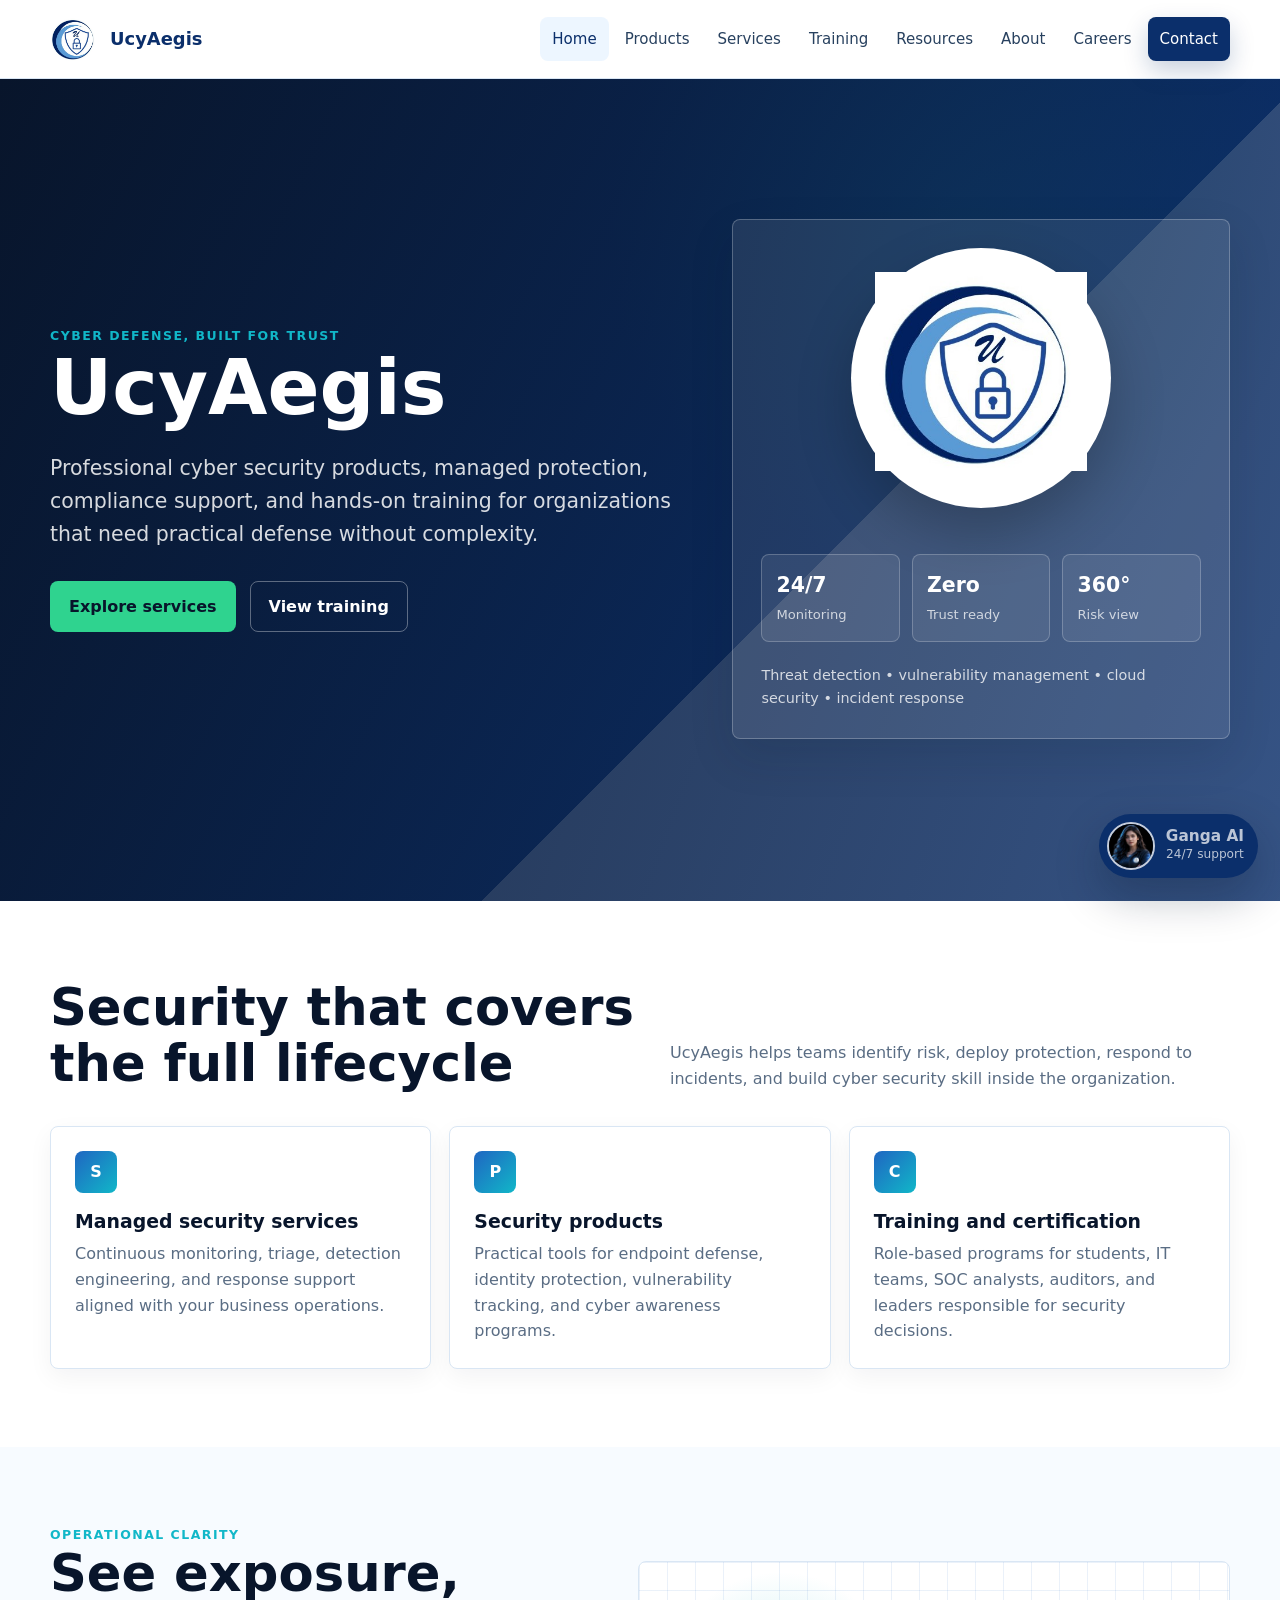
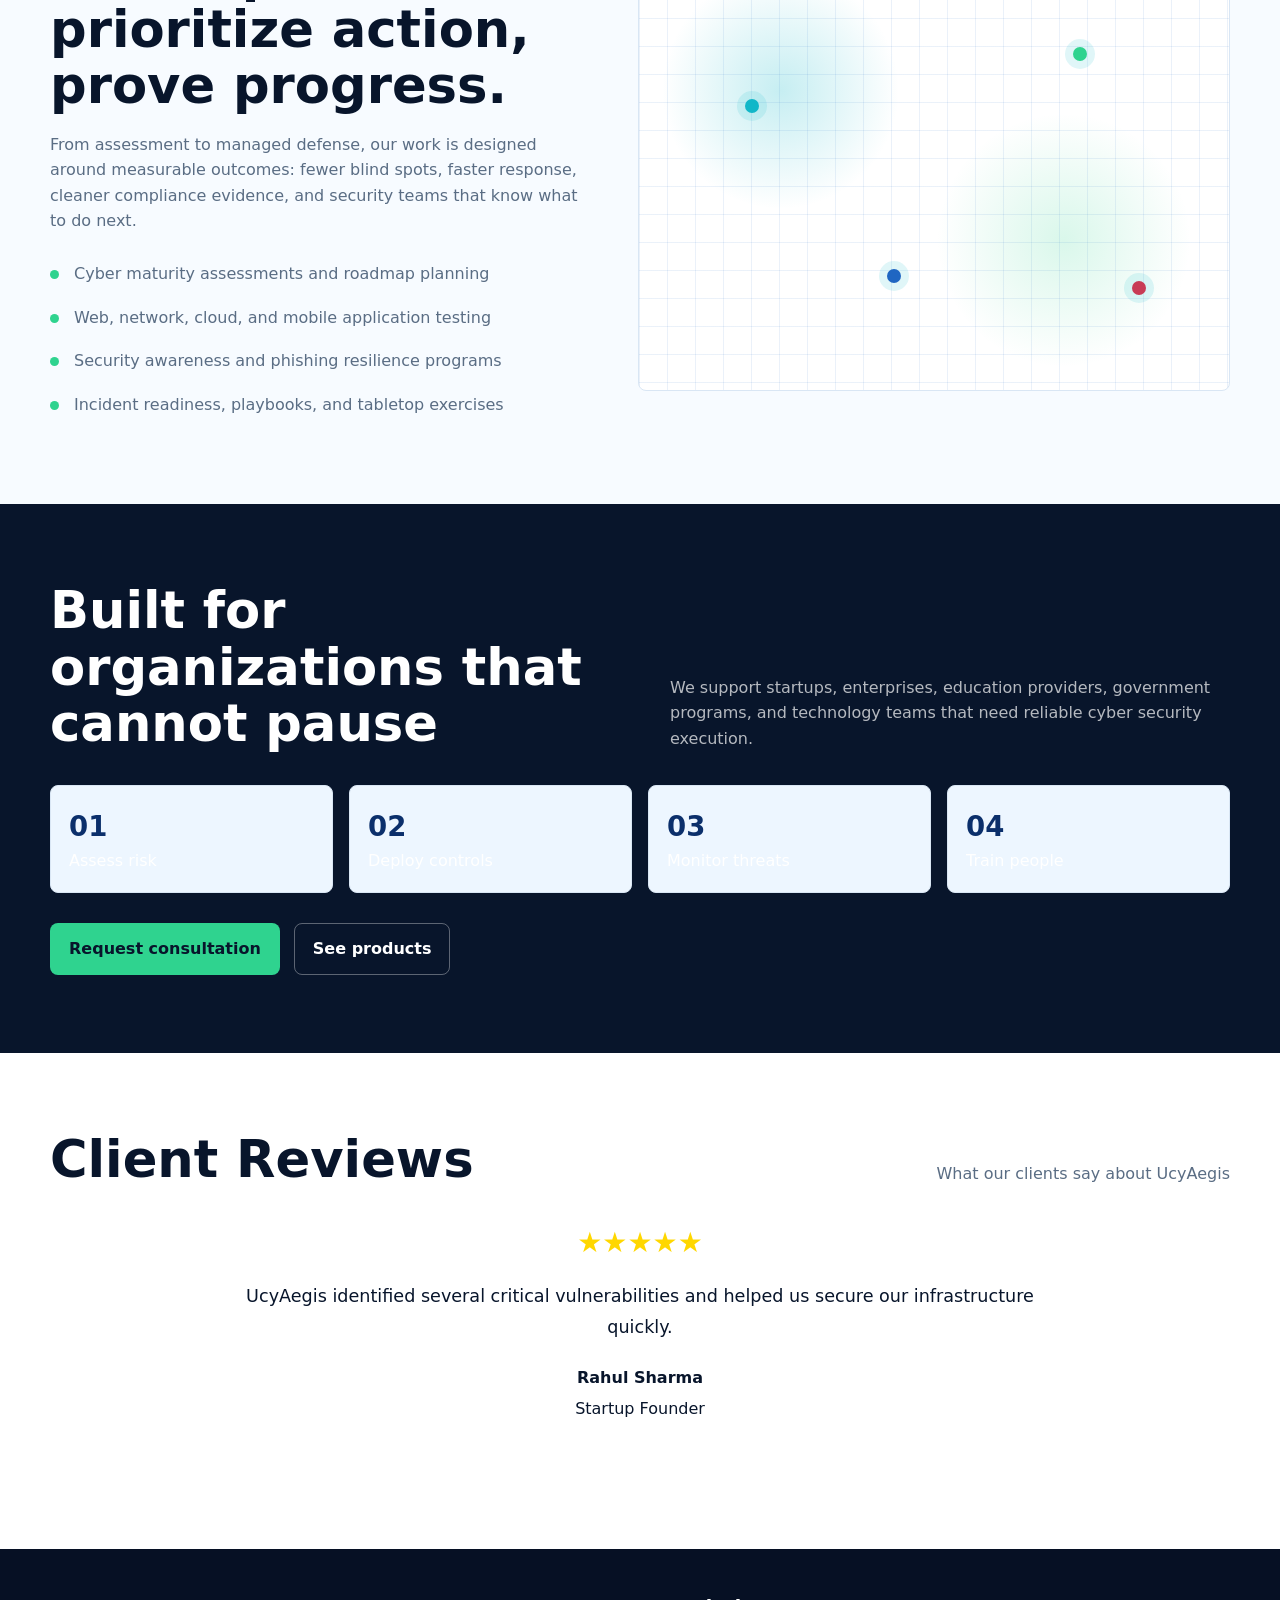
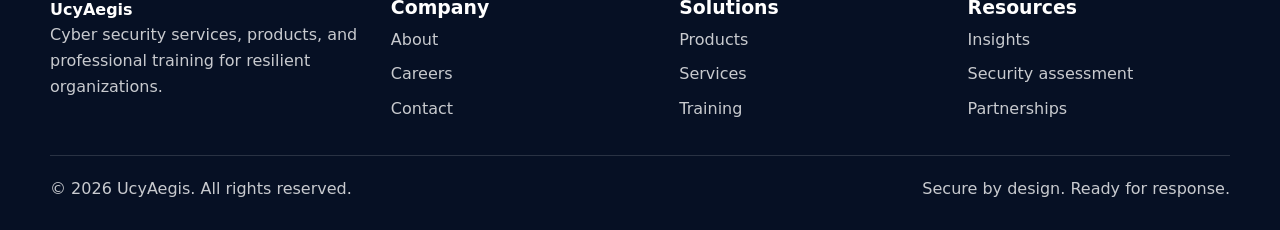
==== index.html @ b14f285d "Initial commit" ====
<!doctype html>
<html lang="en">
  <head>
    <meta charset="utf-8">
    <meta name="viewport" content="width=device-width, initial-scale=1">
    <title>UcyAegis | Cyber Security Company</title>
    <meta name="description" content="UcyAegis delivers managed cyber security, security products, training, certifications, and advisory services for modern organizations.">
    <link rel="stylesheet" href="assets/styles.css">
  </head>
  <body>
    <header class="site-header">
      <nav class="nav" aria-label="Main navigation">
        <a class="brand" href="index.html"><img src="assets/ucyaegis-logo.jpeg" alt="UcyAegis logo"><span>UcyAegis</span></a>
        <button class="nav-toggle" type="button" aria-label="Open navigation" aria-expanded="false">&#9776;</button>
        <div class="nav-links">
          <a href="index.html">Home</a>
          <a href="products.html">Products</a>
          <a href="services.html">Services</a>
          <a href="training-certification.html">Training</a>
          <a href="resources.html">Resources</a>
          <a href="about.html">About</a>
          <a href="careers.html">Careers</a>
          <a class="nav-cta" href="contact.html">Contact</a>
        </div>
      </nav>
    </header>

    <main>
      <section class="hero">
        <div class="hero-inner">
          <div>
            <p class="eyebrow">Cyber defense, built for trust</p>
            <h1>UcyAegis</h1>
            <p class="lead">Professional cyber security products, managed protection, compliance support, and hands-on training for organizations that need practical defense without complexity.</p>
            <div class="hero-actions">
              <a class="button primary" href="services.html">Explore services</a>
              <a class="button secondary" href="training-certification.html">View training</a>
            </div>
          </div>
          <div class="signal-panel" aria-label="Security operations overview">
            <div class="logo-orbit"><img src="assets/ucyaegis-logo.jpeg" alt="UcyAegis shield logo"></div>
            <div>
              <div class="metric-grid">
                <div class="metric"><strong>24/7</strong><span>Monitoring</span></div>
                <div class="metric"><strong>Zero</strong><span>Trust ready</span></div>
                <div class="metric"><strong>360&#176;</strong><span>Risk view</span></div>
              </div>
              <p class="ticker">Threat detection &bull; vulnerability management &bull; cloud security &bull; incident response</p>
            </div>
          </div>
        </div>
      </section>

      <section class="band white">
        <div class="section-inner">
          <div class="section-head">
            <h2>Security that covers the full lifecycle</h2>
            <p>UcyAegis helps teams identify risk, deploy protection, respond to incidents, and build cyber security skill inside the organization.</p>
          </div>
          <div class="grid three">
            <article class="card">
              <div class="icon">S</div>
              <h3>Managed security services</h3>
              <p>Continuous monitoring, triage, detection engineering, and response support aligned with your business operations.</p>
            </article>
            <article class="card">
              <div class="icon">P</div>
              <h3>Security products</h3>
              <p>Practical tools for endpoint defense, identity protection, vulnerability tracking, and cyber awareness programs.</p>
            </article>
            <article class="card">
              <div class="icon">C</div>
              <h3>Training and certification</h3>
              <p>Role-based programs for students, IT teams, SOC analysts, auditors, and leaders responsible for security decisions.</p>
            </article>
          </div>
        </div>
      </section>

      <section class="band">
        <div class="section-inner split">
          <div>
            <p class="eyebrow">Operational clarity</p>
            <h2>See exposure, prioritize action, prove progress.</h2>
            <p class="muted" style="margin-top:18px">From assessment to managed defense, our work is designed around measurable outcomes: fewer blind spots, faster response, cleaner compliance evidence, and security teams that know what to do next.</p>
            <ul class="list">
              <li>Cyber maturity assessments and roadmap planning</li>
              <li>Web, network, cloud, and mobile application testing</li>
              <li>Security awareness and phishing resilience programs</li>
              <li>Incident readiness, playbooks, and tabletop exercises</li>
            </ul>
          </div>
          <div class="cyber-map" aria-label="Network security visualization">
            <span class="node one"></span>
            <span class="node two"></span>
            <span class="node three"></span>
            <span class="node four"></span>
          </div>
        </div>
      </section>

      <section class="band dark">
        <div class="section-inner">
          <div class="section-head">
            <h2>Built for organizations that cannot pause</h2>
            <p>We support startups, enterprises, education providers, government programs, and technology teams that need reliable cyber security execution.</p>
          </div>
          <div class="stats-row">
            <div class="stat"><strong>01</strong><span>Assess risk</span></div>
            <div class="stat"><strong>02</strong><span>Deploy controls</span></div>
            <div class="stat"><strong>03</strong><span>Monitor threats</span></div>
            <div class="stat"><strong>04</strong><span>Train people</span></div>
          </div>
          <div class="actions">
            <a class="button primary" href="contact.html">Request consultation</a>
            <a class="button secondary" href="products.html">See products</a>
          </div>
        </div>
      </section>
    </main>
    <section class="band white">
  <div class="section-inner">
    <div class="section-head">
      <h2>Client Reviews</h2>
      <p>What our clients say about UcyAegis</p>
    </div>

    <div class="testimonial-slider">

      <div class="testimonial-slide active">
        <div class="stars">★★★★★</div>
        <p>
          UcyAegis identified several critical vulnerabilities and helped us
          secure our infrastructure quickly.
        </p>
        <h4>Rahul Sharma</h4>
        <span>Startup Founder</span>
      </div>

      <div class="testimonial-slide">
        <div class="stars">★★★★★</div>
        <p>
          Professional security audit with detailed reporting and practical
          recommendations.
        </p>
        <h4>Priya Verma</h4>
        <span>IT Manager</span>
      </div>

      <div class="testimonial-slide">
        <div class="stars">★★★★★</div>
        <p>
          Excellent cybersecurity training and hands-on learning experience.
        </p>
        <h4>Amit Singh</h4>
        <span>Security Analyst</span>
      </div>

    </div>
  </div>
</section>

    <footer class="site-footer">
      <div class="footer-grid">
        <div><strong>UcyAegis</strong><p>Cyber security services, products, and professional training for resilient organizations.</p></div>
        <div><h3>Company</h3><a href="about.html">About</a><a href="careers.html">Careers</a><a href="contact.html">Contact</a></div>
        <div><h3>Solutions</h3><a href="products.html">Products</a><a href="services.html">Services</a><a href="training-certification.html">Training</a></div>
        <div><h3>Resources</h3><a href="resources.html">Insights</a><a href="contact.html">Security assessment</a><a href="contact.html">Partnerships</a></div>
      </div>
      <div class="footer-bottom"><span>&copy; <span data-year></span> UcyAegis. All rights reserved.</span><span>Secure by design. Ready for response.</span></div>
    </footer>
    <script src="assets/main.js"></script>
  </body>
</html>
---- assets/styles.css ----
:root {
  --ink: #08152b;
  --navy: #0b2f6b;
  --blue: #1f66c2;
  --sky: #62a7df;
  --aqua: #11b7c8;
  --mint: #2fd38f;
  --paper: #f7fbff;
  --line: #d9e6f4;
  --muted: #5a6d84;
  --white: #ffffff;
  --danger: #c83b55;
  --shadow: 0 18px 45px rgba(8, 21, 43, 0.12);
  font-family: Inter, ui-sans-serif, system-ui, -apple-system, BlinkMacSystemFont, "Segoe UI", sans-serif;
}

* {
  box-sizing: border-box;
}

body {
  margin: 0;
  color: var(--ink);
  background: var(--paper);
  line-height: 1.6;
}

img {
  max-width: 100%;
  display: block;
}

a {
  color: inherit;
  text-decoration: none;
}

.site-header {
  position: sticky;
  top: 0;
  z-index: 20;
  background: rgba(255, 255, 255, 0.93);
  backdrop-filter: blur(16px);
  border-bottom: 1px solid var(--line);
}

.nav {
  width: min(1180px, calc(100% - 32px));
  margin: 0 auto;
  min-height: 78px;
  display: flex;
  align-items: center;
  justify-content: space-between;
  gap: 24px;
}

.brand {
  display: flex;
  align-items: center;
  gap: 12px;
  font-weight: 800;
  letter-spacing: 0;
}

.brand img {
  width: 48px;
  height: 48px;
  object-fit: contain;
  border-radius: 50%;
}

.brand span {
  font-size: 1.12rem;
  color: var(--navy);
}

.nav-toggle {
  display: none;
  width: 42px;
  height: 42px;
  border: 1px solid var(--line);
  border-radius: 8px;
  background: var(--white);
  color: var(--navy);
  font-size: 1.35rem;
}

.nav-links {
  display: flex;
  align-items: center;
  gap: 4px;
  font-size: 0.94rem;
  color: #28415f;
}

.nav-links a {
  padding: 10px 12px;
  border-radius: 8px;
}

.nav-links a:hover,
.nav-links a.active {
  color: var(--navy);
  background: #edf6ff;
}

.nav-cta {
  background: var(--navy) !important;
  color: var(--white) !important;
  box-shadow: 0 10px 24px rgba(11, 47, 107, 0.22);
}

.hero {
  min-height: calc(100vh - 78px);
  display: grid;
  align-items: center;
  background:
    linear-gradient(110deg, rgba(8, 21, 43, 0.92), rgba(11, 47, 107, 0.82)),
    radial-gradient(circle at 75% 18%, rgba(47, 211, 143, 0.34), transparent 30%),
    linear-gradient(135deg, #08152b, #123d80 62%, #f7fbff 62%);
  color: var(--white);
}

.hero-inner,
.section-inner,
.page-hero-inner {
  width: min(1180px, calc(100% - 32px));
  margin: 0 auto;
}

.hero-inner {
  display: grid;
  grid-template-columns: minmax(0, 1.02fr) minmax(340px, 0.8fr);
  gap: 48px;
  align-items: center;
  padding: 74px 0 96px;
}

.eyebrow {
  color: var(--aqua);
  font-weight: 800;
  text-transform: uppercase;
  letter-spacing: 0.12em;
  font-size: 0.78rem;
}

h1,
h2,
h3 {
  line-height: 1.1;
  margin: 0;
  letter-spacing: 0;
}

h1 {
  font-size: clamp(2.55rem, 6vw, 5.8rem);
  max-width: 780px;
}

h2 {
  font-size: clamp(2rem, 4vw, 3.35rem);
}

h3 {
  font-size: 1.18rem;
}

p {
  margin: 0;
}

.lead {
  font-size: clamp(1.06rem, 2vw, 1.28rem);
  color: rgba(255, 255, 255, 0.84);
  max-width: 660px;
  margin-top: 22px;
}

.hero-actions,
.actions {
  display: flex;
  flex-wrap: wrap;
  gap: 14px;
  margin-top: 30px;
}

.button {
  min-height: 46px;
  display: inline-flex;
  align-items: center;
  justify-content: center;
  gap: 8px;
  padding: 12px 18px;
  border-radius: 8px;
  border: 1px solid transparent;
  font-weight: 800;
  cursor: pointer;
}

.button.primary {
  color: var(--ink);
  background: var(--mint);
}

.button.secondary {
  color: var(--white);
  border-color: rgba(255, 255, 255, 0.34);
}

.button.dark {
  background: var(--navy);
  color: var(--white);
}

.button.light {
  background: var(--white);
  color: var(--navy);
  border-color: var(--line);
}

.signal-panel {
  min-height: 520px;
  border: 1px solid rgba(255, 255, 255, 0.24);
  background: rgba(255, 255, 255, 0.09);
  box-shadow: var(--shadow);
  border-radius: 8px;
  padding: 28px;
  display: grid;
  align-content: space-between;
  overflow: hidden;
}

.logo-orbit {
  width: min(260px, 72vw);
  aspect-ratio: 1;
  border-radius: 50%;
  background: var(--white);
  padding: 24px;
  margin: 0 auto;
  box-shadow: 0 24px 55px rgba(0, 0, 0, 0.22);
}

.metric-grid {
  display: grid;
  grid-template-columns: repeat(3, 1fr);
  gap: 12px;
}

.metric {
  border: 1px solid rgba(255, 255, 255, 0.22);
  border-radius: 8px;
  padding: 14px;
  background: rgba(255, 255, 255, 0.08);
}

.metric strong {
  display: block;
  font-size: 1.28rem;
}

.metric span {
  color: rgba(255, 255, 255, 0.74);
  font-size: 0.82rem;
}

.ticker {
  margin-top: 22px;
  color: rgba(255, 255, 255, 0.78);
  font-size: 0.9rem;
}

.band {
  padding: 78px 0;
}

.band.white {
  background: var(--white);
}

.band.dark {
  background: var(--ink);
  color: var(--white);
}

.section-head {
  display: flex;
  justify-content: space-between;
  align-items: end;
  gap: 32px;
  margin-bottom: 34px;
}

.section-head p {
  color: var(--muted);
  max-width: 560px;
}

.dark .section-head p,
.dark .muted {
  color: rgba(255, 255, 255, 0.7);
}

.grid {
  display: grid;
  gap: 18px;
}

.grid.three {
  grid-template-columns: repeat(3, minmax(0, 1fr));
}

.grid.two {
  grid-template-columns: repeat(2, minmax(0, 1fr));
}

.card {
  background: var(--white);
  border: 1px solid var(--line);
  border-radius: 8px;
  padding: 24px;
  box-shadow: 0 8px 24px rgba(8, 21, 43, 0.05);
}

.dark .card {
  background: rgba(255, 255, 255, 0.06);
  border-color: rgba(255, 255, 255, 0.16);
}

.icon {
  width: 42px;
  height: 42px;
  border-radius: 8px;
  display: grid;
  place-items: center;
  color: var(--white);
  background: linear-gradient(135deg, var(--blue), var(--aqua));
  margin-bottom: 18px;
  font-weight: 900;
}

.card p,
.muted,
.list li {
  color: var(--muted);
}

.card h3 {
  margin-bottom: 10px;
}

.list {
  margin: 18px 0 0;
  padding: 0;
  list-style: none;
}

.list li {
  padding: 9px 0 9px 24px;
  position: relative;
}

.list li::before {
  content: "";
  position: absolute;
  left: 0;
  top: 18px;
  width: 9px;
  height: 9px;
  border-radius: 50%;
  background: var(--mint);
}

.split {
  display: grid;
  grid-template-columns: minmax(0, 0.92fr) minmax(320px, 1fr);
  gap: 44px;
  align-items: center;
}

.cyber-map {
  min-height: 430px;
  border-radius: 8px;
  border: 1px solid var(--line);
  background:
    linear-gradient(rgba(31, 102, 194, 0.09) 1px, transparent 1px),
    linear-gradient(90deg, rgba(31, 102, 194, 0.09) 1px, transparent 1px),
    radial-gradient(circle at 24% 30%, rgba(17, 183, 200, 0.24), transparent 22%),
    radial-gradient(circle at 72% 65%, rgba(47, 211, 143, 0.18), transparent 25%),
    var(--white);
  background-size: 28px 28px, 28px 28px, auto, auto, auto;
  position: relative;
  overflow: hidden;
}

.node {
  position: absolute;
  width: 14px;
  height: 14px;
  border-radius: 50%;
  background: var(--aqua);
  box-shadow: 0 0 0 8px rgba(17, 183, 200, 0.13);
}

.node.one { left: 18%; top: 32%; }
.node.two { right: 24%; top: 20%; background: var(--mint); }
.node.three { left: 42%; bottom: 25%; background: var(--blue); }
.node.four { right: 14%; bottom: 22%; background: var(--danger); }

.page-hero {
  background: linear-gradient(130deg, var(--ink), var(--navy) 58%, #0f738d);
  color: var(--white);
}

.page-hero-inner {
  padding: 82px 0 58px;
}

.page-hero h1 {
  font-size: clamp(2.35rem, 5vw, 4.65rem);
}

.page-hero p {
  max-width: 760px;
  margin-top: 18px;
  color: rgba(255, 255, 255, 0.78);
  font-size: 1.12rem;
}

.stats-row {
  display: grid;
  grid-template-columns: repeat(4, 1fr);
  gap: 16px;
  margin-top: 28px;
}

.stat {
  padding: 18px;
  border-radius: 8px;
  background: #edf6ff;
  border: 1px solid var(--line);
}

.stat strong {
  display: block;
  color: var(--navy);
  font-size: 1.72rem;
}

.timeline {
  display: grid;
  gap: 16px;
}

.step {
  display: grid;
  grid-template-columns: 54px 1fr;
  gap: 16px;
  align-items: start;
}

.step-num {
  width: 44px;
  height: 44px;
  border-radius: 8px;
  background: var(--navy);
  color: var(--white);
  display: grid;
  place-items: center;
  font-weight: 900;
}

.contact-layout {
  display: grid;
  grid-template-columns: minmax(0, 0.75fr) minmax(320px, 1fr);
  gap: 34px;
  align-items: start;
}

form {
  display: grid;
  gap: 14px;
}

label {
  font-weight: 800;
  color: #233a56;
}

input,
select,
textarea {
  width: 100%;
  border: 1px solid var(--line);
  border-radius: 8px;
  min-height: 46px;
  padding: 11px 12px;
  font: inherit;
  color: var(--ink);
  background: var(--white);
}

textarea {
  min-height: 132px;
  resize: vertical;
}

.site-footer {
  background: #061024;
  color: rgba(255, 255, 255, 0.78);
  padding: 48px 0 28px;
}

.footer-grid {
  width: min(1180px, calc(100% - 32px));
  margin: 0 auto;
  display: grid;
  grid-template-columns: 1.2fr repeat(3, 1fr);
  gap: 26px;
}

.footer-grid h3,
.footer-grid strong {
  color: var(--white);
}

.footer-grid a {
  display: block;
  margin-top: 9px;
}

.footer-bottom {
  width: min(1180px, calc(100% - 32px));
  margin: 34px auto 0;
  padding-top: 20px;
  border-top: 1px solid rgba(255, 255, 255, 0.14);
  display: flex;
  justify-content: space-between;
  gap: 18px;
  flex-wrap: wrap;
}

.ganga-ai {
  position: fixed;
  right: 22px;
  bottom: 22px;
  z-index: 50;
  font-family: inherit;
}

.ganga-panel {
  width: min(378px, calc(100vw - 32px));
  height: min(610px, calc(100vh - 108px));
  display: none;
  grid-template-rows: auto 1fr auto;
  overflow: hidden;
  border: 1px solid rgba(217, 230, 244, 0.95);
  border-radius: 8px;
  background: var(--white);
  box-shadow: 0 22px 64px rgba(8, 21, 43, 0.28);
}

.ganga-ai.open .ganga-panel {
  display: grid;
}

.ganga-head {
  display: flex;
  align-items: center;
  justify-content: space-between;
  gap: 12px;
  padding: 14px;
  color: var(--white);
  background: linear-gradient(135deg, var(--ink), var(--navy) 62%, #0f738d);
}

.ganga-profile {
  display: flex;
  align-items: center;
  min-width: 0;
  gap: 10px;
}

.ganga-avatar {
  width: 52px;
  height: 52px;
  border-radius: 50%;
  object-fit: cover;
  object-position: center top;
  border: 2px solid rgba(255, 255, 255, 0.74);
  background: var(--ink);
}

.ganga-title {
  display: block;
  font-weight: 900;
  line-height: 1.1;
}

.ganga-status {
  display: flex;
  align-items: center;
  gap: 6px;
  margin-top: 3px;
  color: rgba(255, 255, 255, 0.78);
  font-size: 0.82rem;
}

.ganga-status::before {
  content: "";
  width: 8px;
  height: 8px;
  border-radius: 50%;
  background: var(--mint);
  box-shadow: 0 0 0 5px rgba(47, 211, 143, 0.16);
}

.ganga-close,
.ganga-launch,
.ganga-send {
  border: 0;
  cursor: pointer;
  font: inherit;
}

.ganga-close {
  width: 36px;
  height: 36px;
  border-radius: 8px;
  color: var(--white);
  background: rgba(255, 255, 255, 0.12);
  font-size: 1.35rem;
  line-height: 1;
}

.ganga-body {
  overflow-y: auto;
  padding: 16px;
  background:
    linear-gradient(rgba(31, 102, 194, 0.05) 1px, transparent 1px),
    linear-gradient(90deg, rgba(31, 102, 194, 0.05) 1px, transparent 1px),
    #f8fbff;
  background-size: 24px 24px;
}

.ganga-message {
  max-width: 86%;
  margin-bottom: 12px;
  padding: 11px 13px;
  border-radius: 8px;
  font-size: 0.92rem;
  line-height: 1.45;
  box-shadow: 0 8px 18px rgba(8, 21, 43, 0.07);
}

.ganga-message.bot {
  color: var(--ink);
  background: var(--white);
  border: 1px solid var(--line);
}

.ganga-message.user {
  margin-left: auto;
  color: var(--white);
  background: var(--navy);
}

.ganga-chips {
  display: flex;
  flex-wrap: wrap;
  gap: 8px;
  margin: 4px 0 14px;
}

.ganga-chip {
  border: 1px solid var(--line);
  border-radius: 8px;
  background: var(--white);
  color: var(--navy);
  padding: 8px 10px;
  font: inherit;
  font-size: 0.84rem;
  font-weight: 800;
  cursor: pointer;
}

.ganga-foot {
  display: grid;
  grid-template-columns: 1fr auto;
  gap: 8px;
  padding: 12px;
  border-top: 1px solid var(--line);
  background: var(--white);
}

.ganga-input {
  min-height: 42px;
}

.ganga-send {
  min-width: 48px;
  border-radius: 8px;
  background: var(--navy);
  color: var(--white);
  font-weight: 900;
}

.ganga-note {
  grid-column: 1 / -1;
  color: var(--muted);
  font-size: 0.76rem;
}

.ganga-launch {
  display: flex;
  align-items: center;
  gap: 11px;
  min-height: 62px;
  margin-left: auto;
  padding: 8px 14px 8px 8px;
  border-radius: 999px;
  color: var(--white);
  background: var(--navy);
  box-shadow: 0 18px 45px rgba(8, 21, 43, 0.28);
}

.ganga-ai.open .ganga-launch {
  display: none;
}

.ganga-launch img {
  width: 48px;
  height: 48px;
  border-radius: 50%;
  object-fit: cover;
  object-position: center top;
  border: 2px solid rgba(255, 255, 255, 0.76);
}

.ganga-launch strong {
  display: block;
  line-height: 1.1;
  font-size: 0.96rem;
}

.ganga-launch span {
  display: block;
  color: rgba(255, 255, 255, 0.72);
  font-size: 0.76rem;
}

@media (max-width: 920px) {
  .nav {
    min-height: 68px;
  }

  .nav-toggle {
    display: inline-grid;
    place-items: center;
  }

  .nav-links {
    position: absolute;
    left: 16px;
    right: 16px;
    top: 74px;
    display: none;
    flex-direction: column;
    align-items: stretch;
    padding: 12px;
    background: var(--white);
    border: 1px solid var(--line);
    border-radius: 8px;
    box-shadow: var(--shadow);
  }

  .nav-links.open {
    display: flex;
  }

  .hero-inner,
  .split,
  .contact-layout {
    grid-template-columns: 1fr;
  }

  .hero {
    min-height: auto;
  }

  .signal-panel {
    min-height: auto;
  }

  .grid.three,
  .grid.two,
  .stats-row,
  .footer-grid {
    grid-template-columns: 1fr;
  }

  .section-head {
    display: block;
  }

  .section-head p {
    margin-top: 14px;
  }
}

@media (max-width: 560px) {
  .hero-inner,
  .page-hero-inner,
  .band {
    padding-top: 54px;
    padding-bottom: 54px;
  }

  .metric-grid {
    grid-template-columns: 1fr;
  }

  .brand span {
    font-size: 1rem;
  }

  .ganga-ai {
    right: 12px;
    bottom: 12px;
  }

  .ganga-panel {
    width: calc(100vw - 24px);
    height: min(590px, calc(100vh - 72px));
  }

  .ganga-launch strong,
  .ganga-launch span {
    display: none;
  }

  .ganga-launch {
    width: 62px;
    padding: 7px;
  }
}

.testimonial-slider {
  position: relative;
  max-width: 800px;
  margin: auto;
  min-height: 250px;
}

.testimonial-slide {
  position: absolute;
  width: 100%;
  opacity: 0;
  transform: translateX(50px);
  transition: all 0.8s ease;
  text-align: center;
}

.testimonial-slide.active {
  opacity: 1;
  transform: translateX(0);
}

.stars {
  font-size: 28px;
  color: gold;
  margin-bottom: 15px;
}

.testimonial-slide p {
  font-size: 1.1rem;
  line-height: 1.8;
  margin-bottom: 15px;
}

.testimonial-slide h4 {
  margin-bottom: 5px;
}
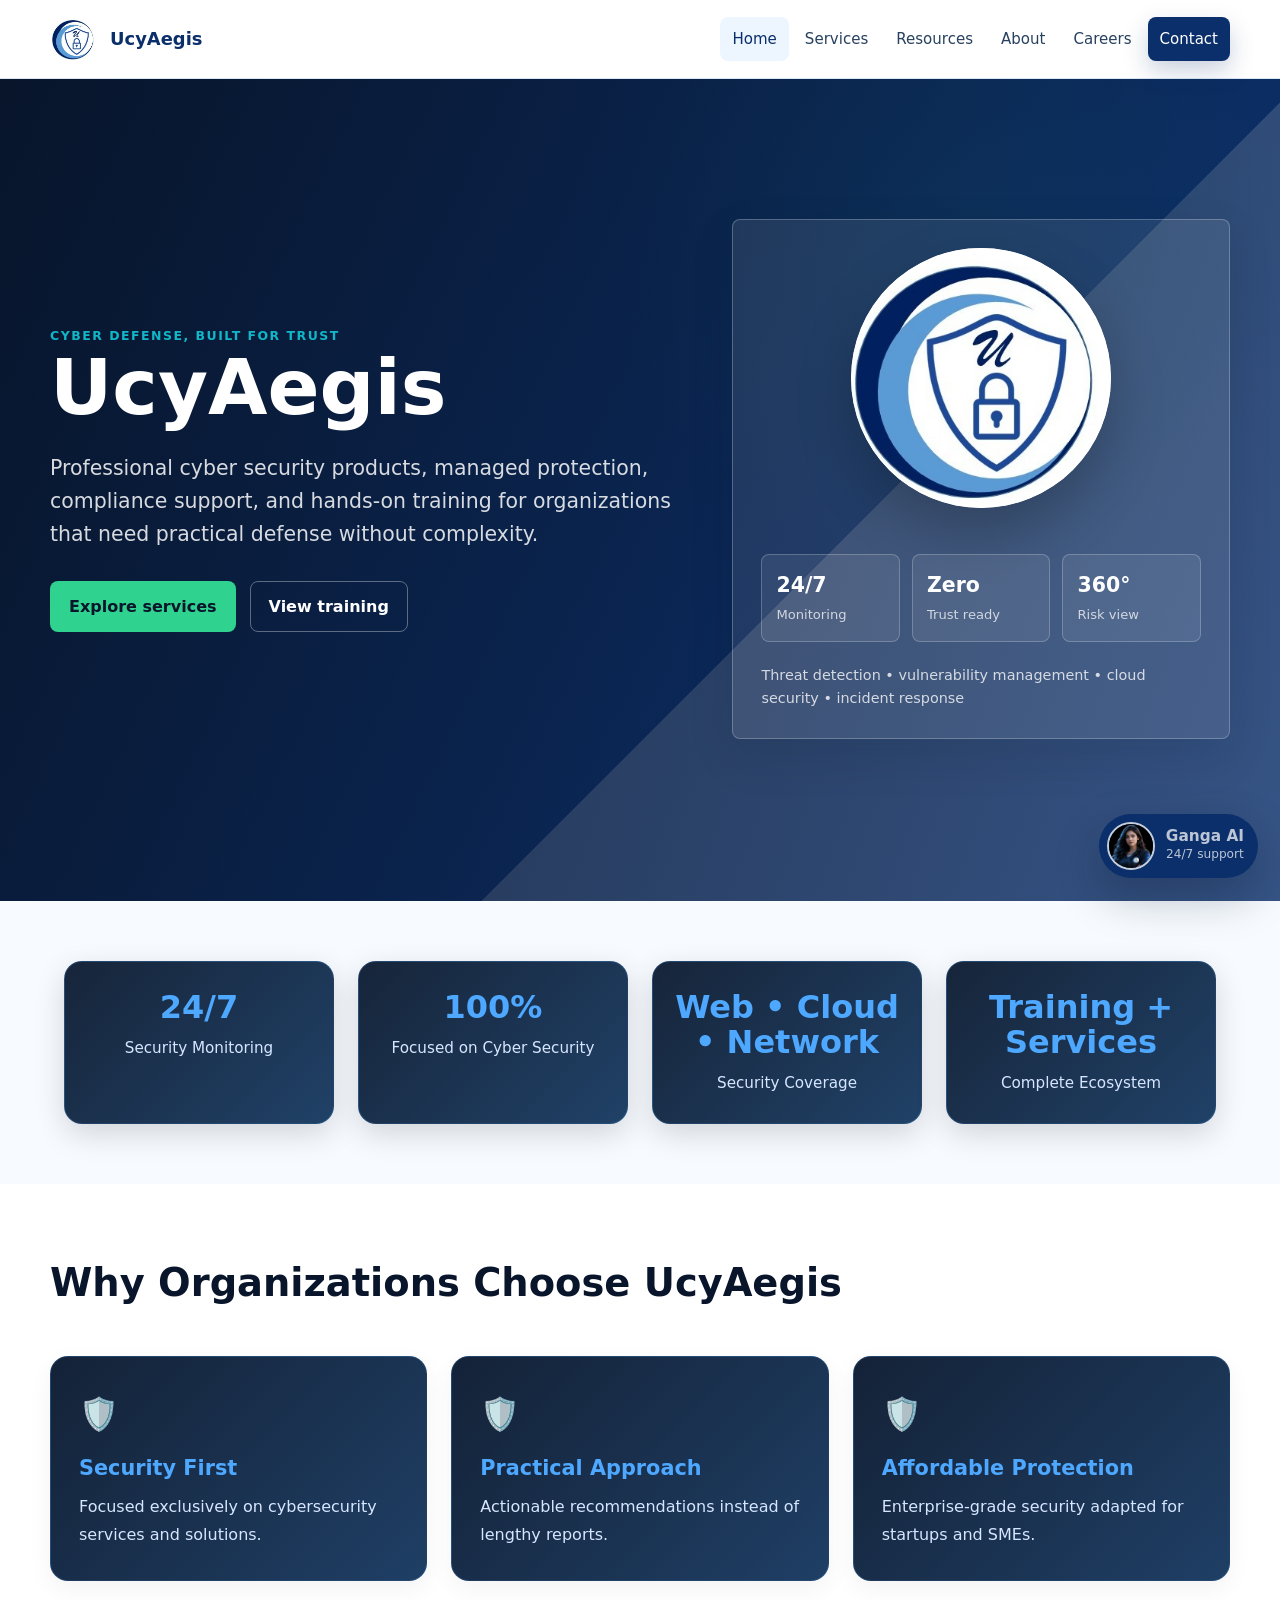
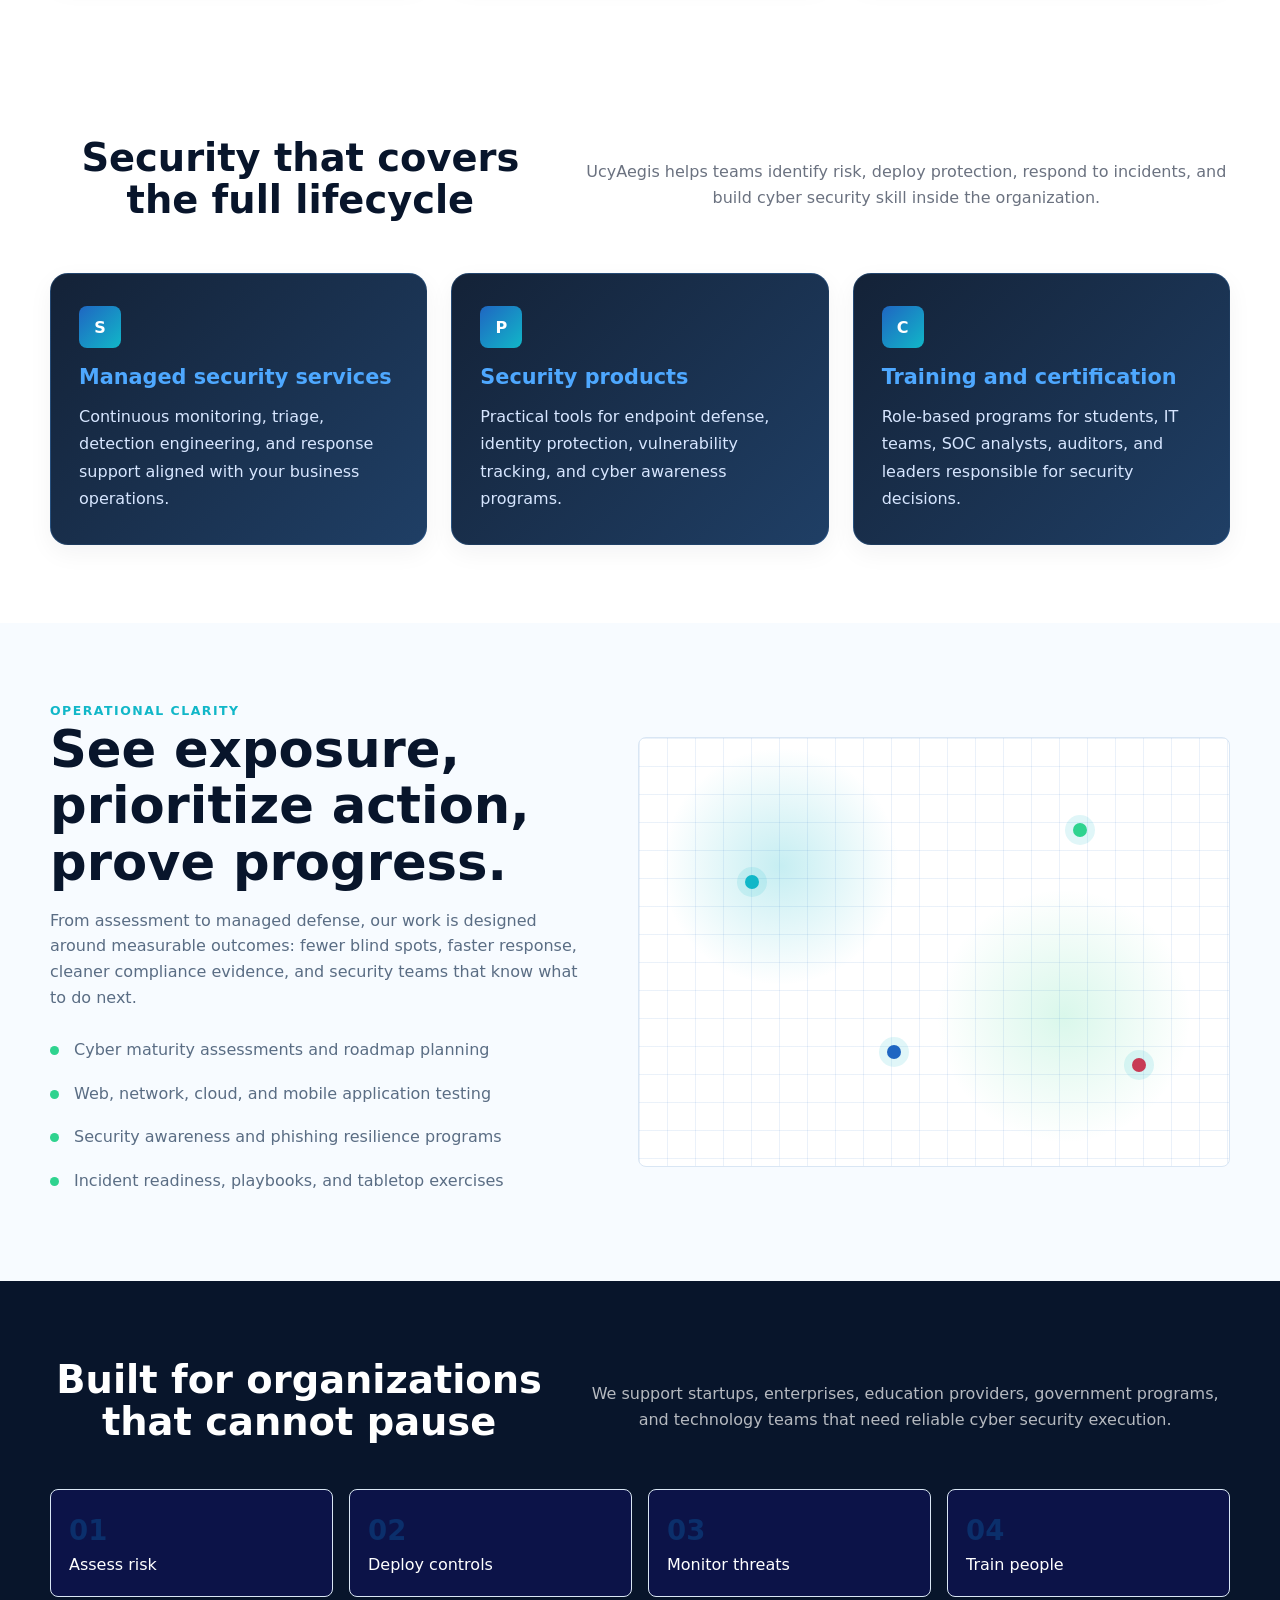
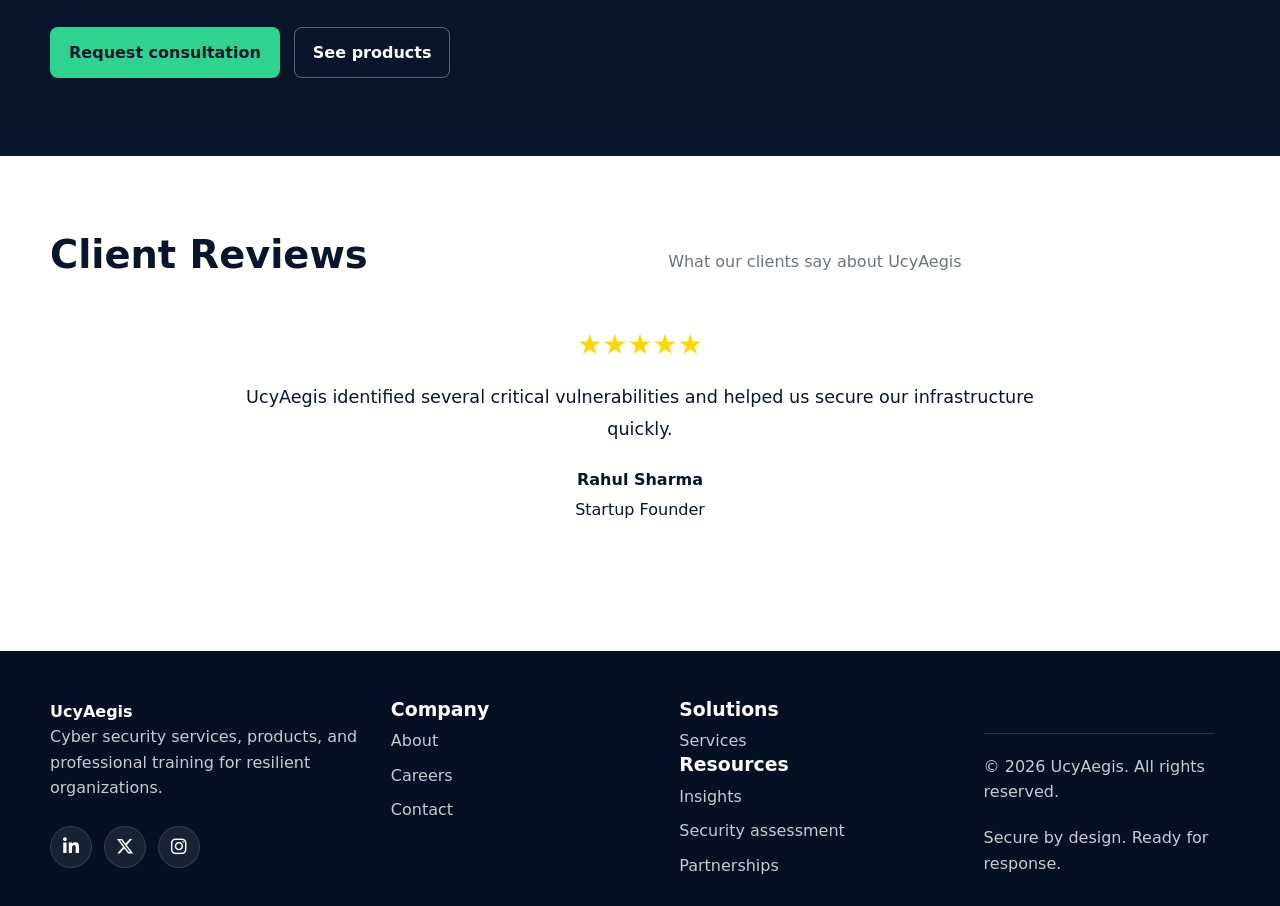
==== commit 79ba2ce1: "Updated homepage, footer social icons and contact page" ====
--- a/index.html
+++ b/index.html
@@ -6,6 +6,8 @@
     <title>UcyAegis | Cyber Security Company</title>
     <meta name="description" content="UcyAegis delivers managed cyber security, security products, training, certifications, and advisory services for modern organizations.">
     <link rel="stylesheet" href="assets/styles.css">
+    <link rel="stylesheet"
+href="https://cdnjs.cloudflare.com/ajax/libs/font-awesome/6.5.1/css/all.min.css">
   </head>
   <body>
     <header class="site-header">
@@ -14,9 +16,9 @@
         <button class="nav-toggle" type="button" aria-label="Open navigation" aria-expanded="false">&#9776;</button>
         <div class="nav-links">
           <a href="index.html">Home</a>
-          <a href="products.html">Products</a>
+          <!-- <a href="products.html">Products</a> -->
           <a href="services.html">Services</a>
-          <a href="training-certification.html">Training</a>
+          <!-- <a href="training-certification.html">Training</a> -->
           <a href="resources.html">Resources</a>
           <a href="about.html">About</a>
           <a href="careers.html">Careers</a>
@@ -50,6 +52,55 @@
           </div>
         </div>
       </section>
+      <section class="trust-stats">
+  <div class="stat-box">
+    <h3>24/7</h3>
+    <p>Security Monitoring</p>
+  </div>
+
+  <div class="stat-box">
+    <h3>100%</h3>
+    <p>Focused on Cyber Security</p>
+  </div>
+
+  <div class="stat-box">
+    <h3>Web • Cloud • Network</h3>
+    <p>Security Coverage</p>
+  </div>
+
+  <div class="stat-box">
+    <h3>Training + Services</h3>
+    <p>Complete Ecosystem</p>
+  </div>
+</section>
+
+<section class="band white">
+  <div class="section-inner">
+    <div class="section-head">
+      <h2>Why Organizations Choose UcyAegis</h2>
+    </div>
+
+    <div class="grid three">
+      <div class="card">
+        <div class="feature-icon">🛡️</div>
+        <h3>Security First</h3>
+        <p>Focused exclusively on cybersecurity services and solutions.</p>
+      </div>
+
+      <div class="card">
+        <div class="feature-icon">🛡️</div>
+        <h3>Practical Approach</h3>
+        <p>Actionable recommendations instead of lengthy reports.</p>
+      </div>
+
+      <div class="card">
+        <div class="feature-icon">🛡️</div>
+        <h3>Affordable Protection</h3>
+        <p>Enterprise-grade security adapted for startups and SMEs.</p>
+      </div>
+    </div>
+  </div>
+</section>
 
       <section class="band white">
         <div class="section-inner">
@@ -162,9 +213,29 @@
 
     <footer class="site-footer">
       <div class="footer-grid">
-        <div><strong>UcyAegis</strong><p>Cyber security services, products, and professional training for resilient organizations.</p></div>
+        <div><strong>UcyAegis</strong><p>Cyber security services, products, and professional training for resilient organizations.</p>
+        <div class="footer-social">
+
+  <a href="https://linkedin.com/company/yourcompany" target="_blank" aria-label="LinkedIn">
+    <i class="fab fa-linkedin-in"></i>
+  </a>
+
+  <a href="https://x.com/yourhandle" target="_blank" aria-label="X">
+    <i class="fab fa-x-twitter"></i>
+  </a>
+
+  <a href="https://instagram.com/yourhandle" target="_blank" aria-label="Instagram">
+    <i class="fab fa-instagram"></i>
+  </a>
+
+</div>
+        </div>
+        
         <div><h3>Company</h3><a href="about.html">About</a><a href="careers.html">Careers</a><a href="contact.html">Contact</a></div>
-        <div><h3>Solutions</h3><a href="products.html">Products</a><a href="services.html">Services</a><a href="training-certification.html">Training</a></div>
+        <div><h3>Solutions</h3>
+          <!-- <a href="products.html">Products</a> -->
+          <a href="services.html">Services</a>
+          <!-- <a href="training-certification.html">Training</a></div> -->
         <div><h3>Resources</h3><a href="resources.html">Insights</a><a href="contact.html">Security assessment</a><a href="contact.html">Partnerships</a></div>
       </div>
       <div class="footer-bottom"><span>&copy; <span data-year></span> UcyAegis. All rights reserved.</span><span>Secure by design. Ready for response.</span></div>
--- a/assets/styles.css
+++ b/assets/styles.css
@@ -232,12 +232,24 @@
 
 .logo-orbit {
   width: min(260px, 72vw);
-  aspect-ratio: 1;
+  aspect-ratio: 1 / 1;
   border-radius: 50%;
-  background: var(--white);
-  padding: 24px;
+  overflow: hidden; /* important */
+  background: #fff;
+  padding: 0; /* 24px hata do */
   margin: 0 auto;
   box-shadow: 0 24px 55px rgba(0, 0, 0, 0.22);
+
+  display: flex;
+  align-items: center;
+  justify-content: center;
+}
+
+.logo-orbit img {
+  width: 100%;
+  height: 100%;
+  object-fit: cover;
+  border-radius: 50%;
 }
 
 .metric-grid {
@@ -436,7 +448,7 @@
 .stat {
   padding: 18px;
   border-radius: 8px;
-  background: #edf6ff;
+  background: #0c1348;
   border: 1px solid var(--line);
 }
 
@@ -879,4 +891,186 @@
 
 .testimonial-slide h4 {
   margin-bottom: 5px;
+}
+
+
+.trust-stats {
+  display: grid;
+  grid-template-columns: repeat(4, 1fr);
+  gap: 24px;
+  max-width: 1200px;
+  margin: 0 auto;
+  padding: 60px 24px;
+}
+
+.stat-box {
+  background: linear-gradient(
+    135deg,
+    rgba(10, 25, 47, 0.95),
+    rgba(20, 55, 95, 0.95)
+  );
+  border: 1px solid rgba(82, 168, 255, 0.2);
+  border-radius: 18px;
+  padding: 28px 20px;
+  text-align: center;
+  transition: all 0.3s ease;
+  box-shadow: 0 10px 30px rgba(0,0,0,0.15);
+}
+
+.stat-box:hover {
+  transform: translateY(-6px);
+  border-color: #4ea8ff;
+  box-shadow: 0 15px 40px rgba(78,168,255,0.25);
+}
+
+.stat-box h3 {
+  margin: 0 0 12px;
+  font-size: 2rem;
+  font-weight: 700;
+  color: #4ea8ff;
+}
+
+.stat-box p {
+  margin: 0;
+  color: #d7e6ff;
+  font-size: 0.95rem;
+  line-height: 1.5;
+}
+
+/* Tablet */
+@media (max-width: 900px) {
+  .trust-stats {
+    grid-template-columns: repeat(2, 1fr);
+  }
+}
+
+/* Mobile */
+@media (max-width: 600px) {
+  .trust-stats {
+    grid-template-columns: 1fr;
+    padding: 40px 20px;
+  }
+
+  .stat-box h3 {
+    font-size: 1.7rem;
+  }
+}
+
+.grid.three {
+  display: grid;
+  grid-template-columns: repeat(3, 1fr);
+  gap: 24px;
+  margin-top: 40px;
+}
+
+.grid.three .card {
+  background: linear-gradient(
+    135deg,
+    rgba(10, 25, 47, 0.96),
+    rgba(22, 55, 95, 0.96)
+  );
+  border: 1px solid rgba(78, 168, 255, 0.18);
+  border-radius: 18px;
+  padding: 32px 28px;
+  transition: all 0.3s ease;
+  position: relative;
+  overflow: hidden;
+}
+
+.grid.three .card::before {
+  content: "";
+  position: absolute;
+  top: 0;
+  left: -100%;
+  width: 100%;
+  height: 2px;
+  background: #4ea8ff;
+  transition: 0.5s;
+}
+
+.grid.three .card:hover::before {
+  left: 0;
+}
+
+.grid.three .card:hover {
+  transform: translateY(-8px);
+  border-color: #4ea8ff;
+  box-shadow: 0 15px 40px rgba(78, 168, 255, 0.2);
+}
+
+.grid.three .card h3 {
+  color: #4ea8ff;
+  font-size: 1.3rem;
+  margin-bottom: 14px;
+  font-weight: 700;
+}
+
+.grid.three .card p {
+  color: #d7e6ff;
+  line-height: 1.7;
+  margin: 0;
+}
+
+.section-head {
+  text-align: center;
+}
+
+.section-head h2 {
+  font-size: 2.4rem;
+  margin-bottom: 12px;
+}
+
+.section-head p {
+  max-width: 700px;
+  margin: auto;
+  color: #6b7280;
+}
+
+/* Tablet */
+@media (max-width: 900px) {
+  .grid.three {
+    grid-template-columns: 1fr;
+  }
+}
+
+.feature-icon{
+  font-size:2rem;
+  margin-bottom:16px;
+}
+.response-box{
+  margin-top:20px;
+  padding:16px;
+  border-radius:12px;
+  background:#f5f8ff;
+  border-left:4px solid #2563eb;
+}
+
+.footer-social{
+  display:flex;
+  gap:12px;
+  margin-top:16px;
+}
+
+.footer-social a{
+  width:42px;
+  height:42px;
+  display:flex;
+  align-items:center;
+  justify-content:center;
+  border-radius:50%;
+  text-decoration:none;
+  color:#fff;
+  background:rgba(255,255,255,.08);
+  border:1px solid rgba(255,255,255,.12);
+  transition:all .3s ease;
+}
+
+.footer-social a:hover{
+  transform:translateY(-3px);
+  background:#2563eb;
+  border-color:#2563eb;
+}
+
+.footer-social i{
+  font-size:18px;
 }
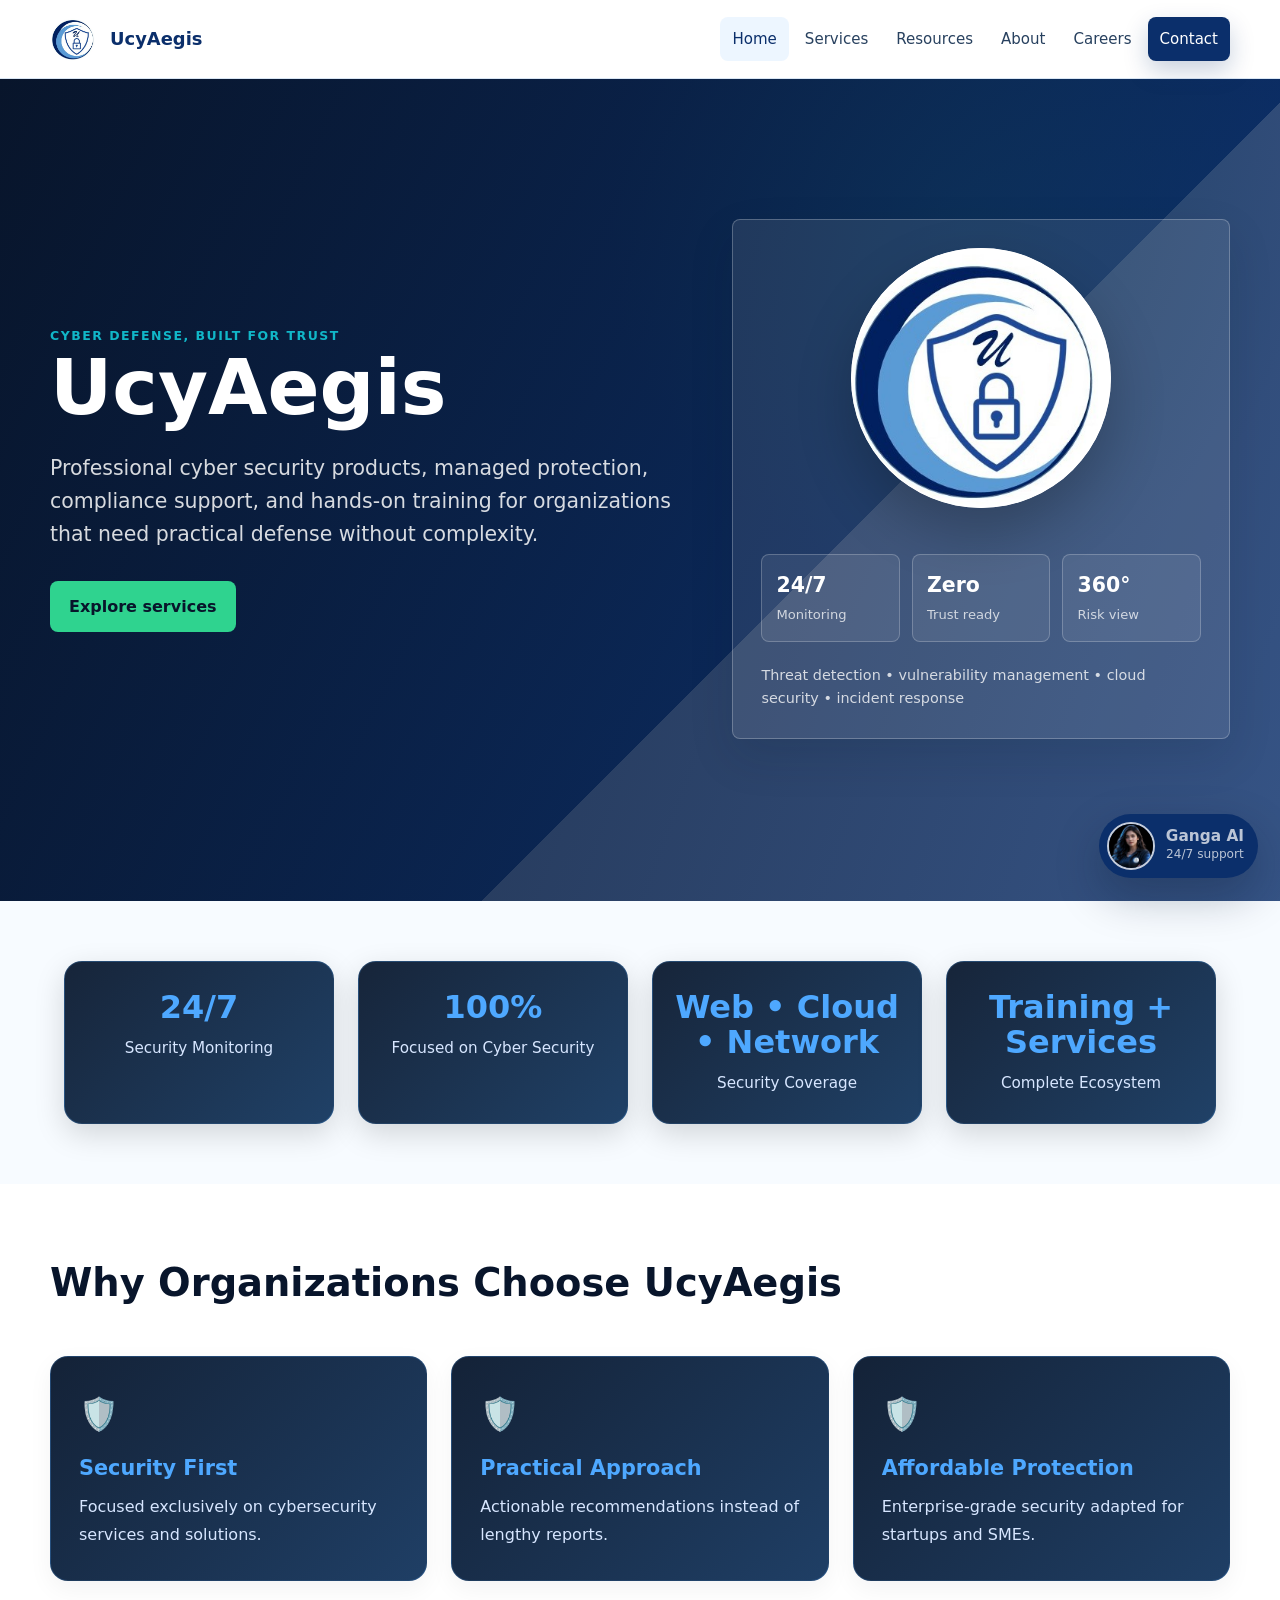
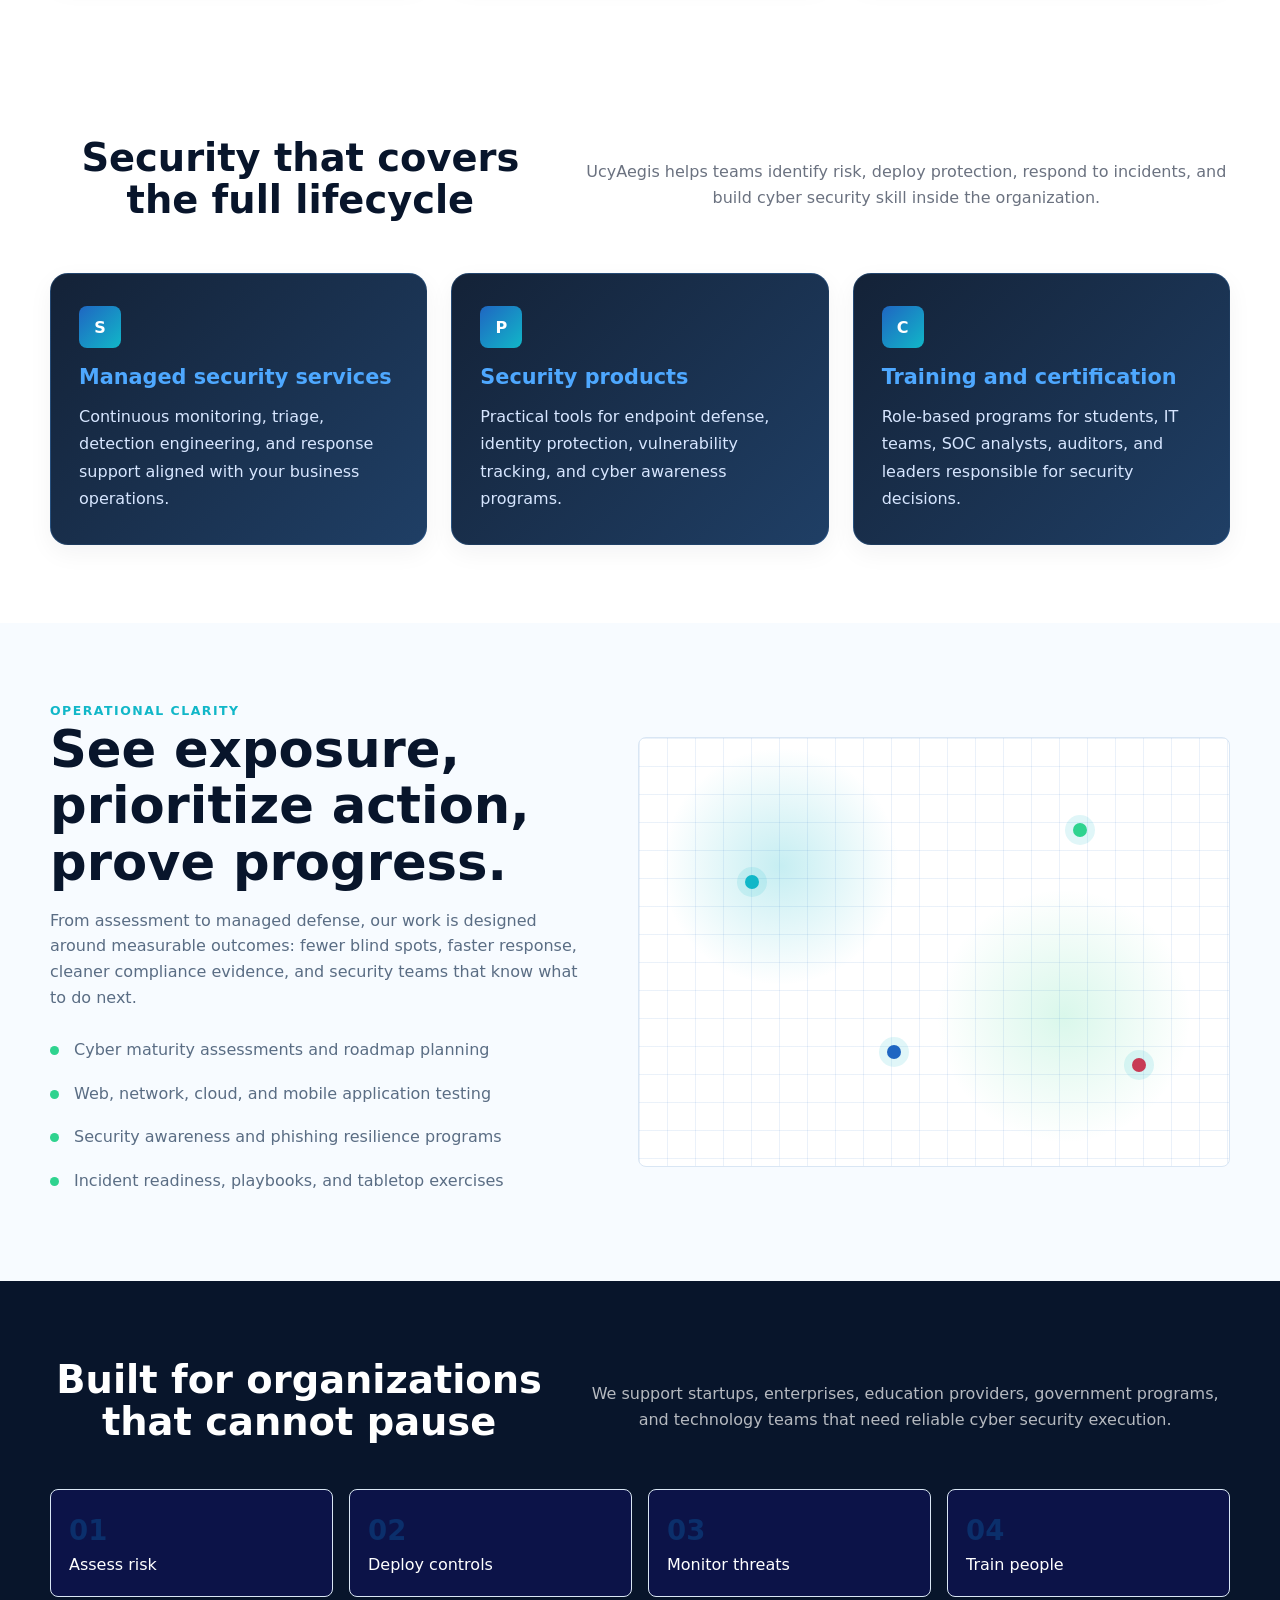
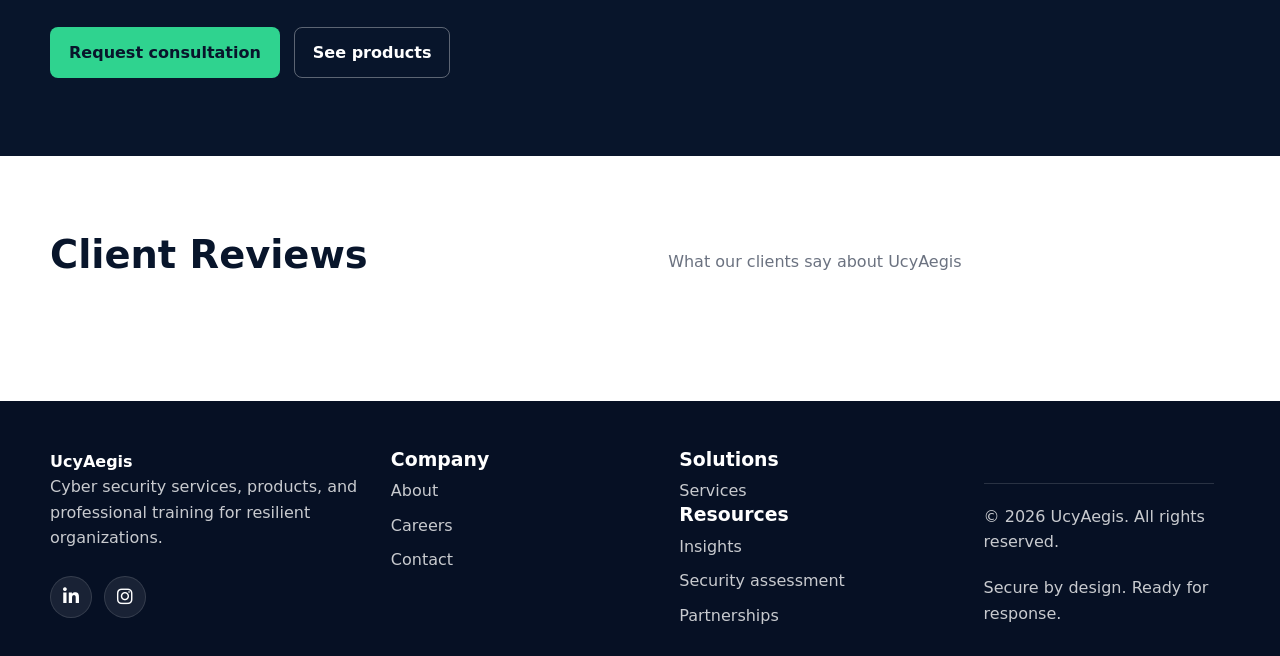
==== commit fd656fee: "Website updates" ====
--- a/index.html
+++ b/index.html
@@ -36,7 +36,7 @@
             <p class="lead">Professional cyber security products, managed protection, compliance support, and hands-on training for organizations that need practical defense without complexity.</p>
             <div class="hero-actions">
               <a class="button primary" href="services.html">Explore services</a>
-              <a class="button secondary" href="training-certification.html">View training</a>
+              <!-- <a class="button secondary" href="training-certification.html">View training</a> -->
             </div>
           </div>
           <div class="signal-panel" aria-label="Security operations overview">
@@ -216,15 +216,15 @@
         <div><strong>UcyAegis</strong><p>Cyber security services, products, and professional training for resilient organizations.</p>
         <div class="footer-social">
 
-  <a href="https://linkedin.com/company/yourcompany" target="_blank" aria-label="LinkedIn">
+  <a href="https://www.linkedin.com/company/ucyaegis" target="_blank" aria-label="LinkedIn">
     <i class="fab fa-linkedin-in"></i>
   </a>
 
-  <a href="https://x.com/yourhandle" target="_blank" aria-label="X">
+  <!-- <a href="https://x.com/yourhandle" target="_blank" aria-label="X">
     <i class="fab fa-x-twitter"></i>
-  </a>
-
-  <a href="https://instagram.com/yourhandle" target="_blank" aria-label="Instagram">
+  </a> -->
+
+  <a href="https://instagram.com/ucyaegis" target="_blank" aria-label="Instagram">
     <i class="fab fa-instagram"></i>
   </a>
 
--- a/assets/styles.css
+++ b/assets/styles.css
@@ -860,11 +860,13 @@
   position: relative;
   max-width: 800px;
   margin: auto;
-  min-height: 250px;
+  /* min-height: 250px; */
 }
 
 .testimonial-slide {
-  position: absolute;
+  /* position: absolute; */
+  display: none;
+  text-align: center;
   width: 100%;
   opacity: 0;
   transform: translateX(50px);
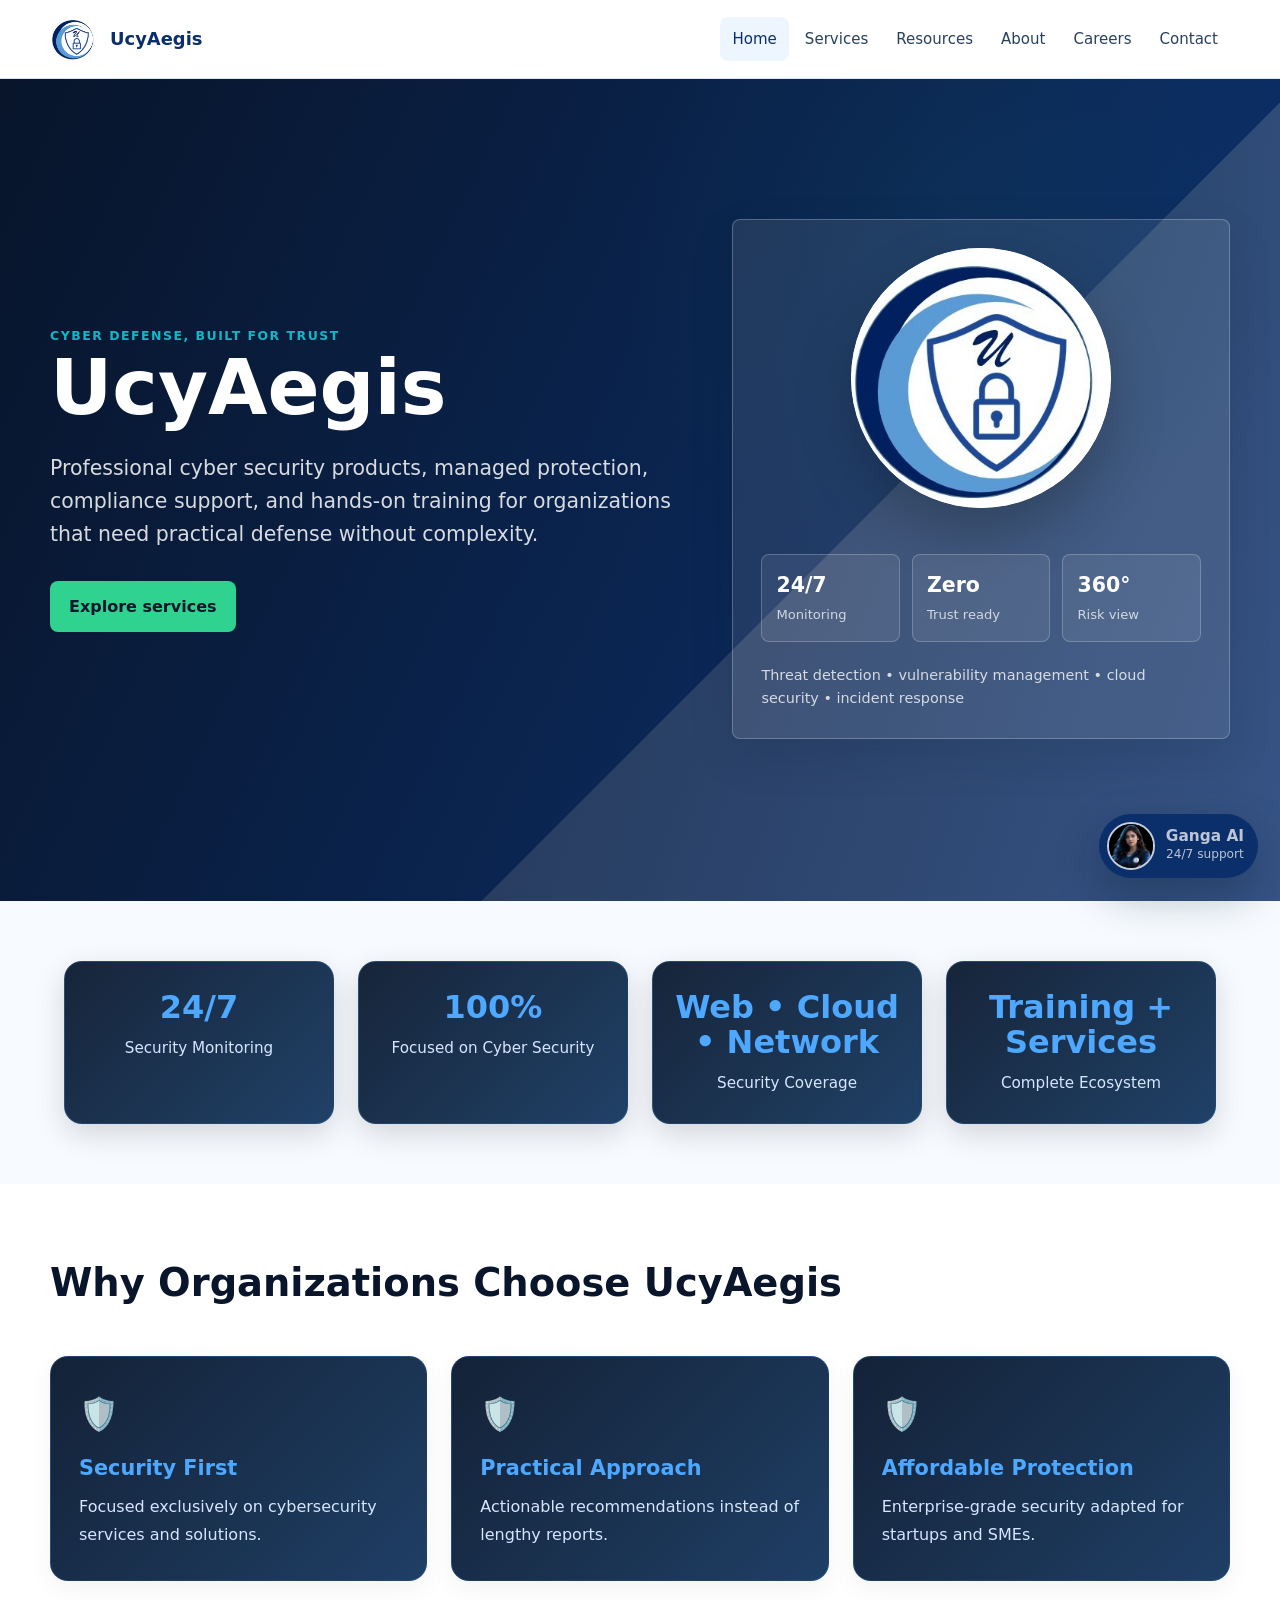
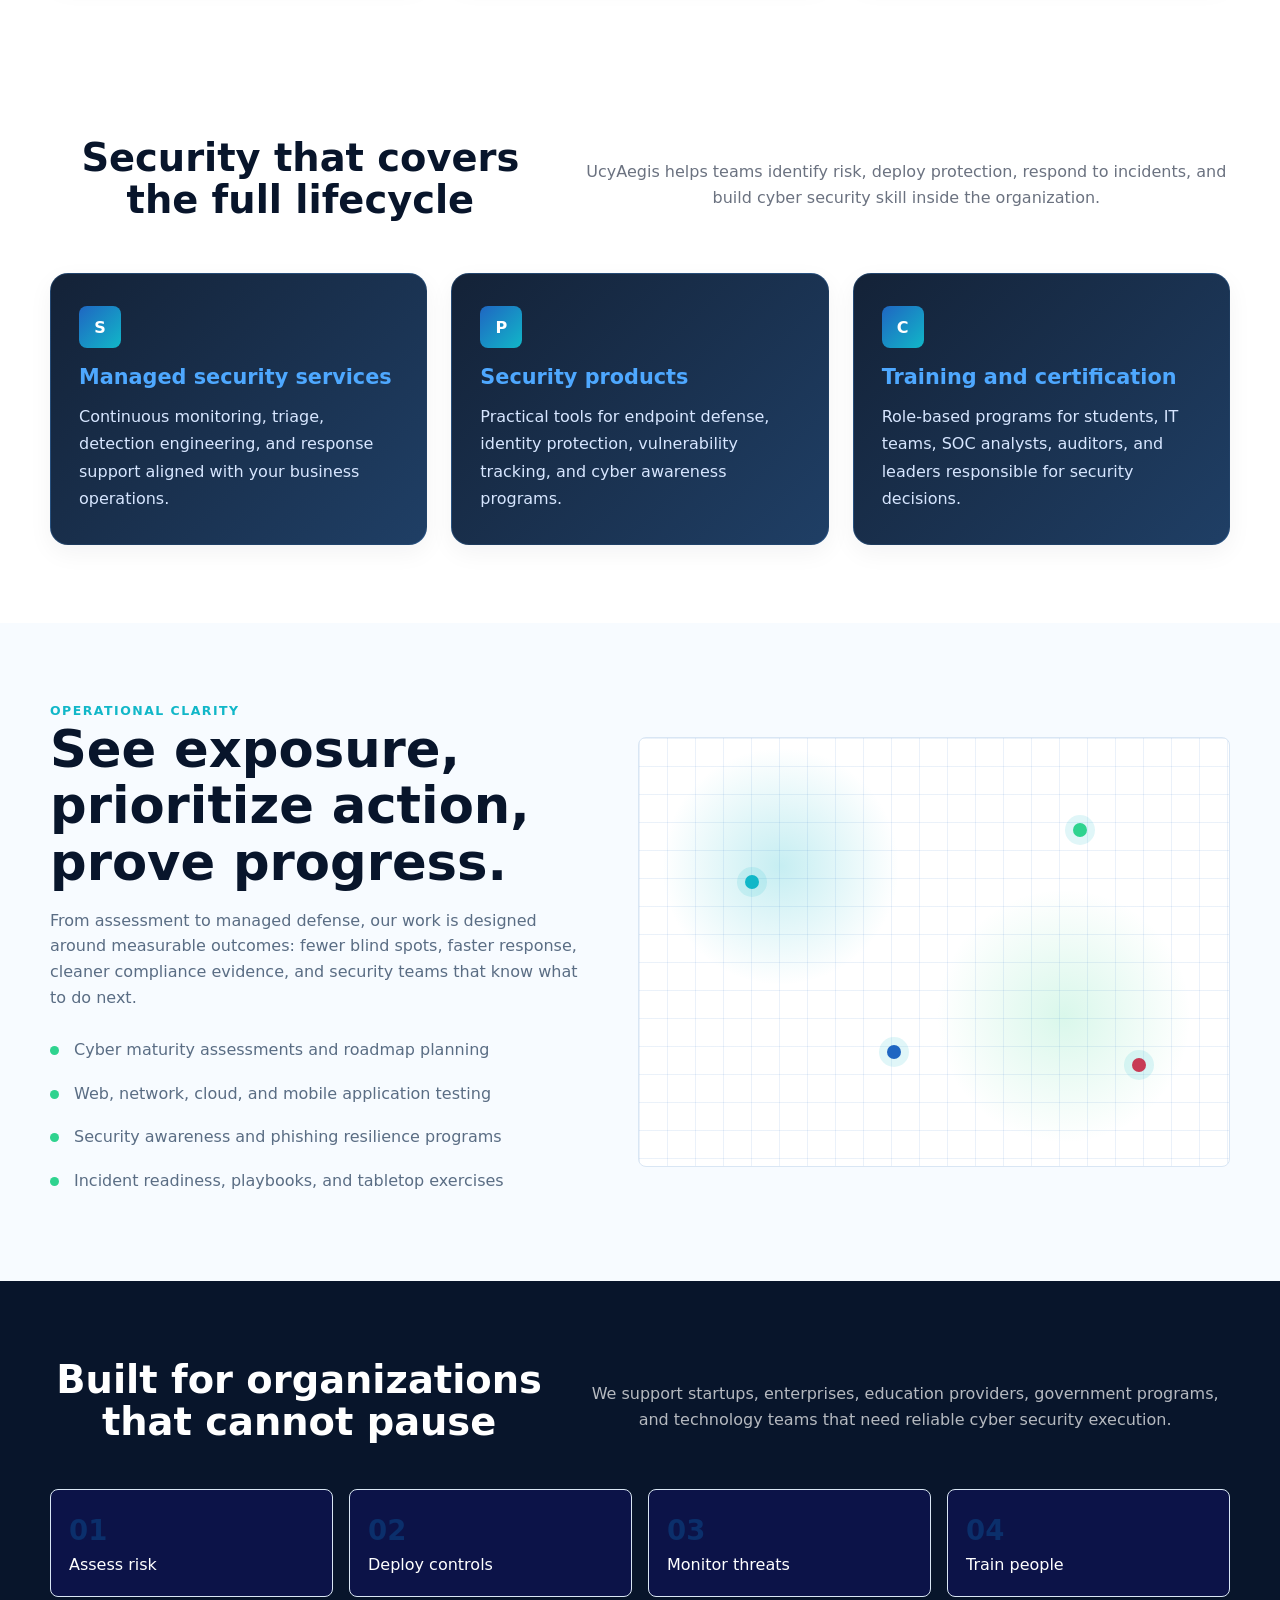
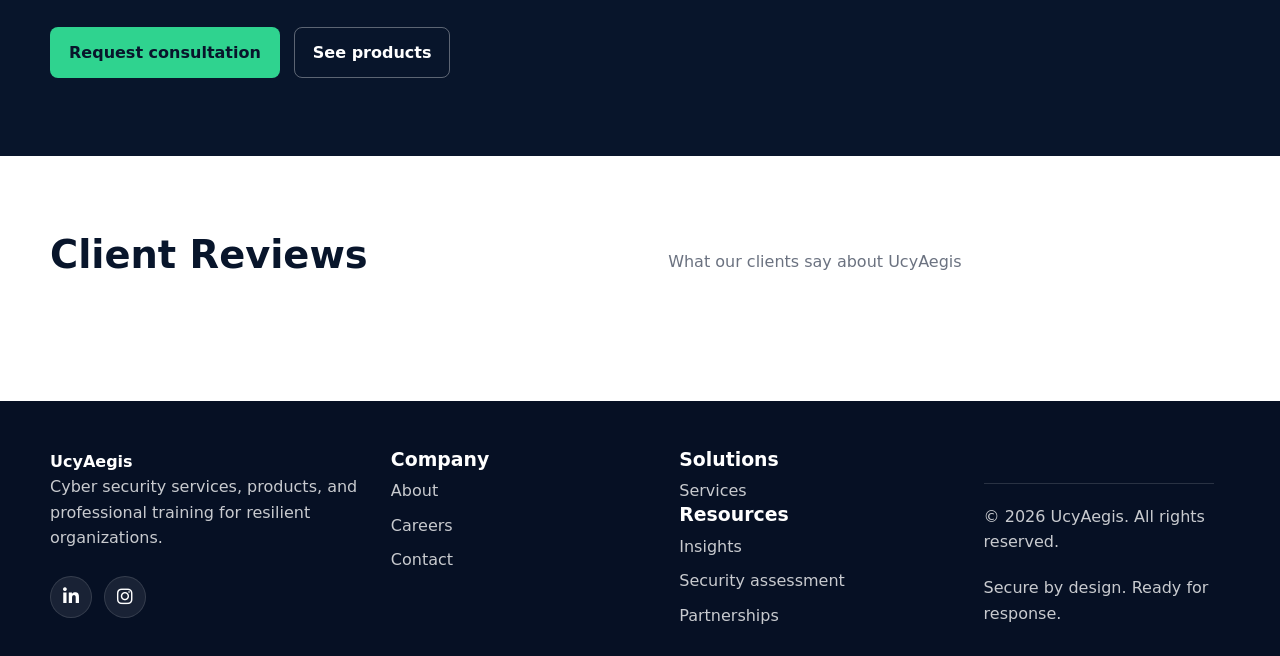
==== commit 44426a33: "Added favicon, robots and sitemap" ====
--- a/index.html
+++ b/index.html
@@ -5,6 +5,7 @@
     <meta name="viewport" content="width=device-width, initial-scale=1">
     <title>UcyAegis | Cyber Security Company</title>
     <meta name="description" content="UcyAegis delivers managed cyber security, security products, training, certifications, and advisory services for modern organizations.">
+     <link rel="icon" type="image/png" href="assets/favicon.png">
     <link rel="stylesheet" href="assets/styles.css">
     <link rel="stylesheet"
 href="https://cdnjs.cloudflare.com/ajax/libs/font-awesome/6.5.1/css/all.min.css">
@@ -22,7 +23,7 @@
           <a href="resources.html">Resources</a>
           <a href="about.html">About</a>
           <a href="careers.html">Careers</a>
-          <a class="nav-cta" href="contact.html">Contact</a>
+          <a href="contact.html">Contact</a>
         </div>
       </nav>
     </header>
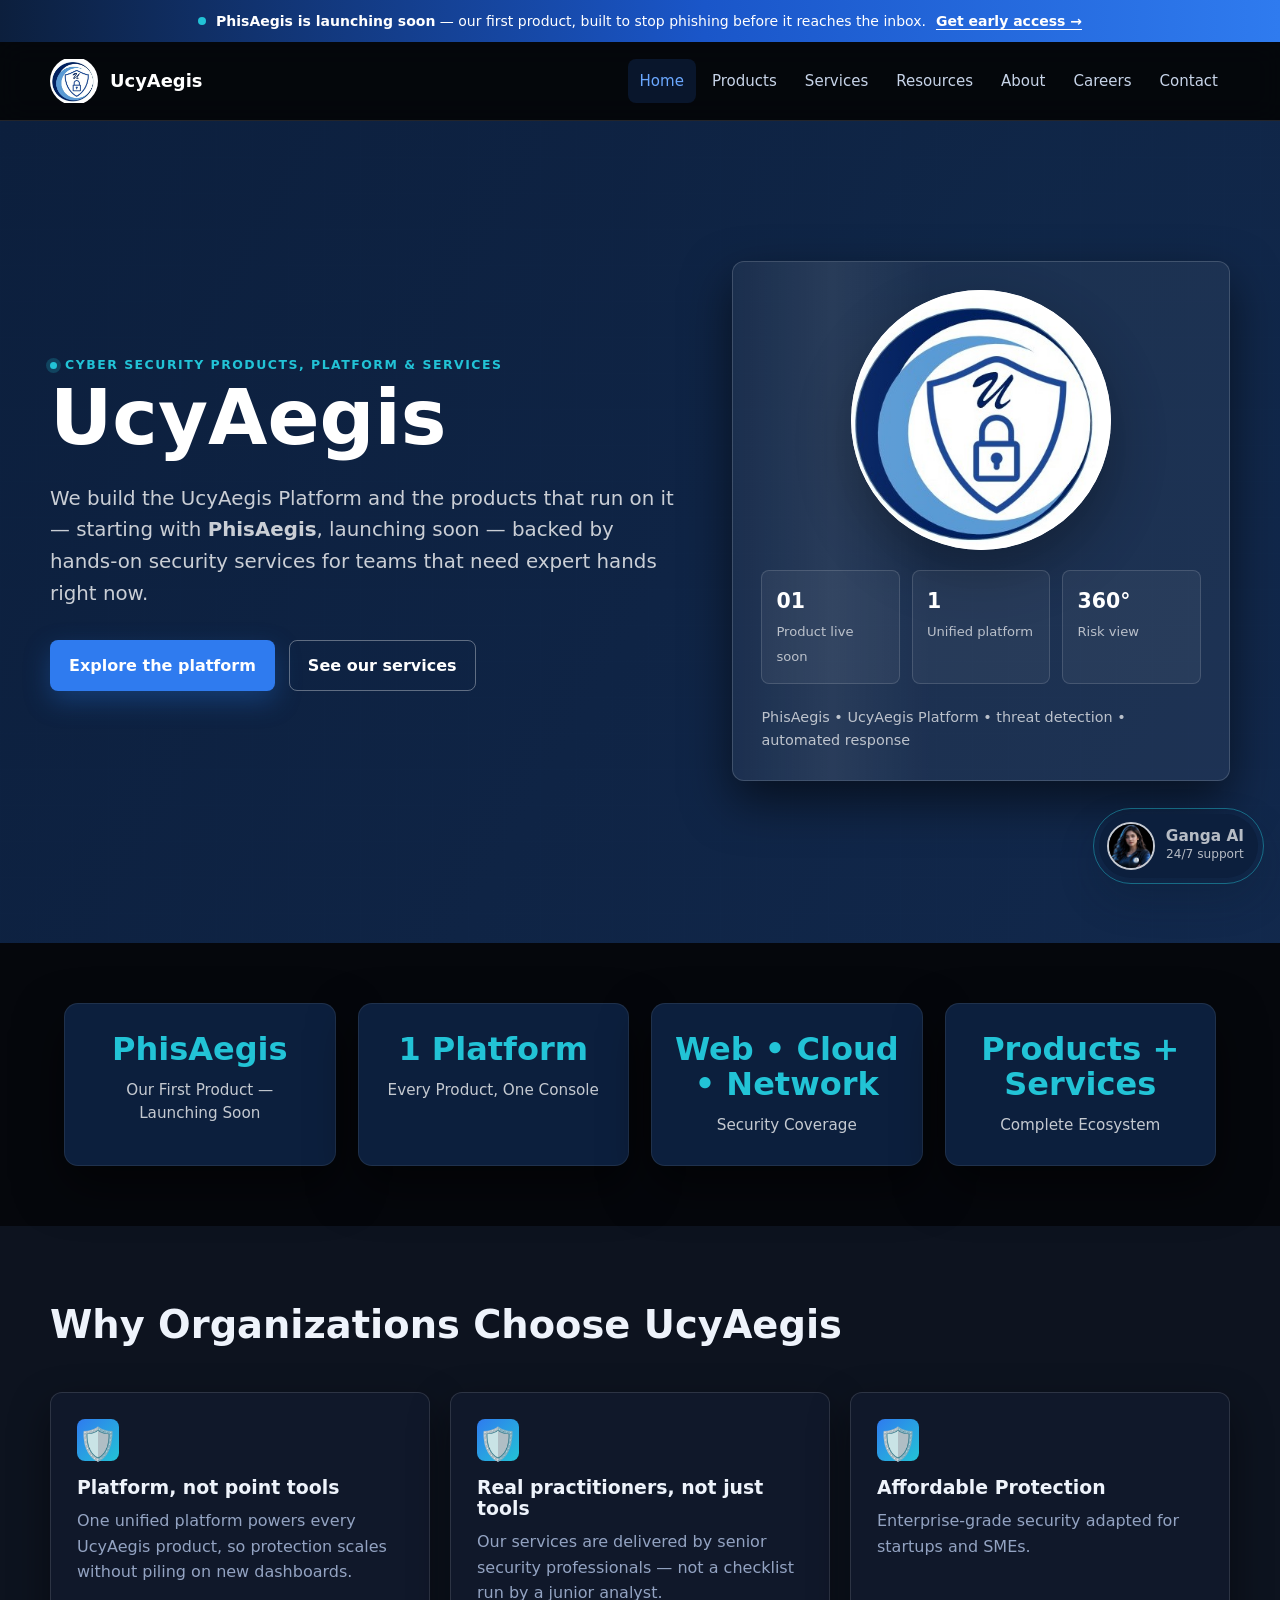
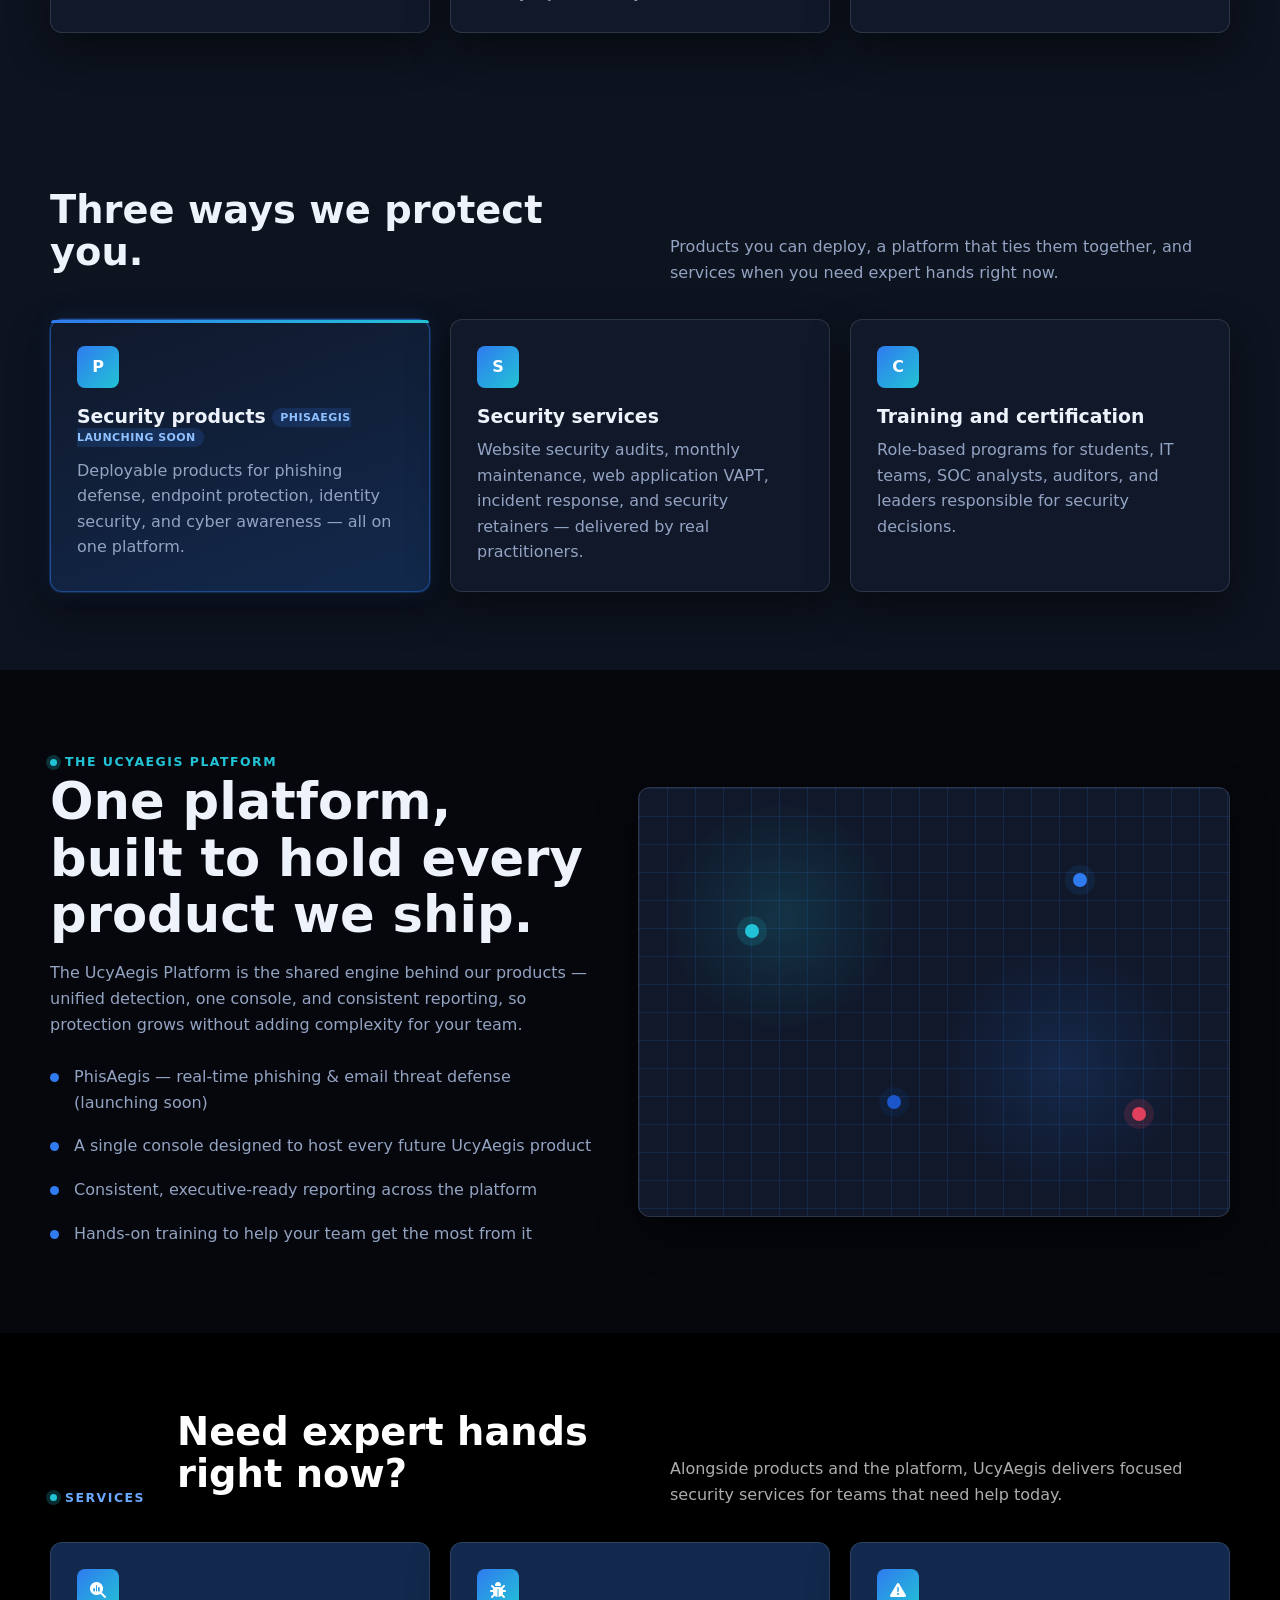
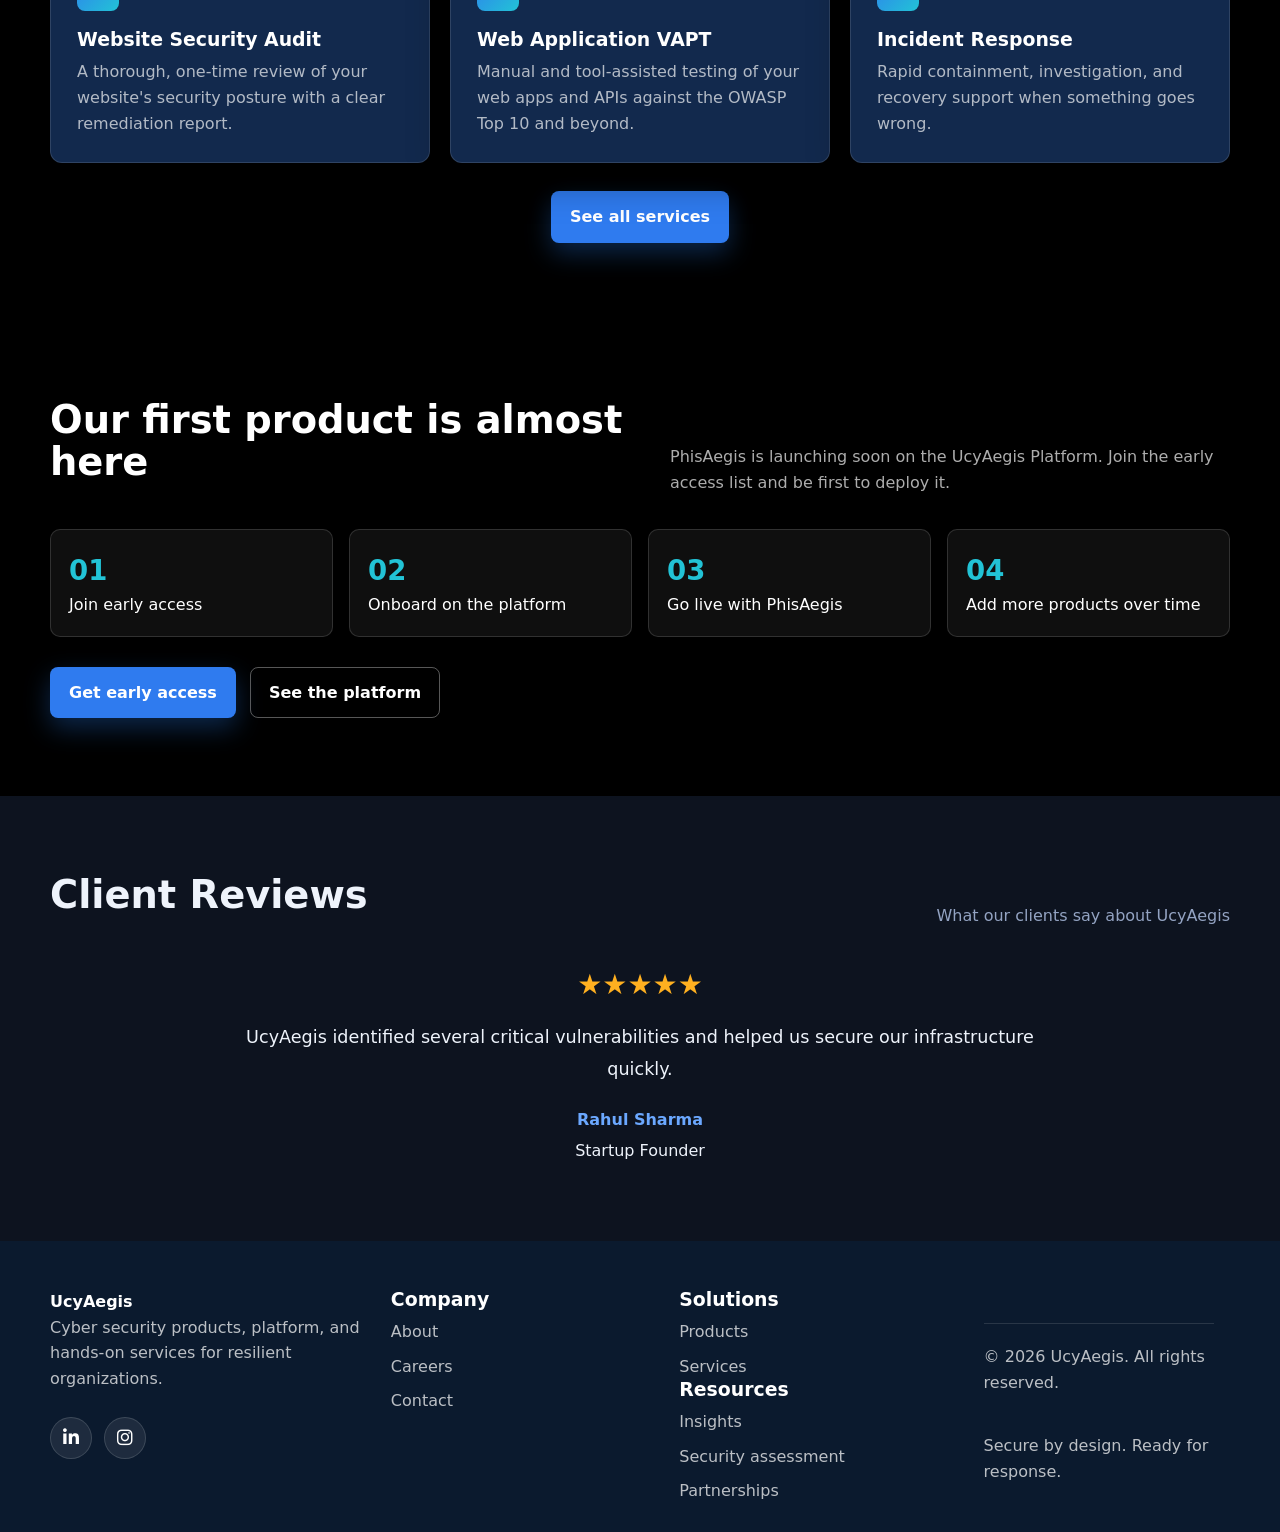
==== commit c754c54c: "Latest website update" ====
--- a/index.html
+++ b/index.html
@@ -3,23 +3,22 @@
   <head>
     <meta charset="utf-8">
     <meta name="viewport" content="width=device-width, initial-scale=1">
-    <title>UcyAegis | Cyber Security Company</title>
-    <meta name="description" content="UcyAegis delivers managed cyber security, security products, training, certifications, and advisory services for modern organizations.">
+    <title>UcyAegis | Cyber Security Products, Platform &amp; Services</title>
+    <meta name="description" content="UcyAegis is a cyber security products, platform, and services company — starting with PhisAegis, our flagship anti-phishing product, alongside hands-on security services and training.">
      <link rel="icon" type="image/png" href="assets/favicon.png">
     <link rel="stylesheet" href="assets/styles.css">
     <link rel="stylesheet"
 href="https://cdnjs.cloudflare.com/ajax/libs/font-awesome/6.5.1/css/all.min.css">
   </head>
   <body>
-    <header class="site-header">
+    <div class="launch-bar"><div class="launch-bar-inner"><span class="launch-bar-dot"></span><span><strong>PhisAegis is launching soon</strong> — our first product, built to stop phishing before it reaches the inbox.</span> <a href="contact.html">Get early access &rarr;</a></div></div>
+<header class="site-header">
       <nav class="nav" aria-label="Main navigation">
         <a class="brand" href="index.html"><img src="assets/ucyaegis-logo.jpeg" alt="UcyAegis logo"><span>UcyAegis</span></a>
         <button class="nav-toggle" type="button" aria-label="Open navigation" aria-expanded="false">&#9776;</button>
         <div class="nav-links">
           <a href="index.html">Home</a>
-          <!-- <a href="products.html">Products</a> -->
-          <a href="services.html">Services</a>
-          <!-- <a href="training-certification.html">Training</a> -->
+          <a href="products.html">Products</a> <a href="services.html">Services</a>          <!-- <a href="training-certification.html">Training</a> -->
           <a href="resources.html">Resources</a>
           <a href="about.html">About</a>
           <a href="careers.html">Careers</a>
@@ -32,36 +31,36 @@
       <section class="hero">
         <div class="hero-inner">
           <div>
-            <p class="eyebrow">Cyber defense, built for trust</p>
+            <p class="eyebrow">Cyber security products, platform &amp; services</p>
             <h1>UcyAegis</h1>
-            <p class="lead">Professional cyber security products, managed protection, compliance support, and hands-on training for organizations that need practical defense without complexity.</p>
+            <p class="lead">We build the UcyAegis Platform and the products that run on it — starting with <strong>PhisAegis</strong>, launching soon — backed by hands-on security services for teams that need expert hands right now.</p>
             <div class="hero-actions">
-              <a class="button primary" href="services.html">Explore services</a>
-              <!-- <a class="button secondary" href="training-certification.html">View training</a> -->
+              <a class="button primary" href="products.html">Explore the platform</a>
+              <a class="button secondary" href="services.html">See our services</a>
             </div>
           </div>
           <div class="signal-panel" aria-label="Security operations overview">
             <div class="logo-orbit"><img src="assets/ucyaegis-logo.jpeg" alt="UcyAegis shield logo"></div>
             <div>
               <div class="metric-grid">
-                <div class="metric"><strong>24/7</strong><span>Monitoring</span></div>
-                <div class="metric"><strong>Zero</strong><span>Trust ready</span></div>
+                <div class="metric"><strong>01</strong><span>Product live soon</span></div>
+                <div class="metric"><strong>1</strong><span>Unified platform</span></div>
                 <div class="metric"><strong>360&#176;</strong><span>Risk view</span></div>
               </div>
-              <p class="ticker">Threat detection &bull; vulnerability management &bull; cloud security &bull; incident response</p>
+              <p class="ticker">PhisAegis &bull; UcyAegis Platform &bull; threat detection &bull; automated response</p>
             </div>
           </div>
         </div>
       </section>
       <section class="trust-stats">
   <div class="stat-box">
-    <h3>24/7</h3>
-    <p>Security Monitoring</p>
-  </div>
-
-  <div class="stat-box">
-    <h3>100%</h3>
-    <p>Focused on Cyber Security</p>
+    <h3>PhisAegis</h3>
+    <p>Our First Product — Launching Soon</p>
+  </div>
+
+  <div class="stat-box">
+    <h3>1 Platform</h3>
+    <p>Every Product, One Console</p>
   </div>
 
   <div class="stat-box">
@@ -70,7 +69,7 @@
   </div>
 
   <div class="stat-box">
-    <h3>Training + Services</h3>
+    <h3>Products + Services</h3>
     <p>Complete Ecosystem</p>
   </div>
 </section>
@@ -84,14 +83,14 @@
     <div class="grid three">
       <div class="card">
         <div class="feature-icon">🛡️</div>
-        <h3>Security First</h3>
-        <p>Focused exclusively on cybersecurity services and solutions.</p>
+        <h3>Platform, not point tools</h3>
+        <p>One unified platform powers every UcyAegis product, so protection scales without piling on new dashboards.</p>
       </div>
 
       <div class="card">
         <div class="feature-icon">🛡️</div>
-        <h3>Practical Approach</h3>
-        <p>Actionable recommendations instead of lengthy reports.</p>
+        <h3>Real practitioners, not just tools</h3>
+        <p>Our services are delivered by senior security professionals — not a checklist run by a junior analyst.</p>
       </div>
 
       <div class="card">
@@ -106,19 +105,19 @@
       <section class="band white">
         <div class="section-inner">
           <div class="section-head">
-            <h2>Security that covers the full lifecycle</h2>
-            <p>UcyAegis helps teams identify risk, deploy protection, respond to incidents, and build cyber security skill inside the organization.</p>
+            <h2>Three ways we protect you.</h2>
+            <p>Products you can deploy, a platform that ties them together, and services when you need expert hands right now.</p>
           </div>
           <div class="grid three">
+            <article class="card highlight">
+              <div class="icon">P</div>
+              <h3>Security products <span style="font-size:11px;font-weight:600;letter-spacing:.04em;text-transform:uppercase;background:rgba(47,123,239,0.18);color:#8fc0ff;padding:3px 8px;border-radius:999px;vertical-align:middle">PhisAegis launching soon</span></h3>
+              <p>Deployable products for phishing defense, endpoint protection, identity security, and cyber awareness — all on one platform.</p>
+            </article>
             <article class="card">
               <div class="icon">S</div>
-              <h3>Managed security services</h3>
-              <p>Continuous monitoring, triage, detection engineering, and response support aligned with your business operations.</p>
-            </article>
-            <article class="card">
-              <div class="icon">P</div>
-              <h3>Security products</h3>
-              <p>Practical tools for endpoint defense, identity protection, vulnerability tracking, and cyber awareness programs.</p>
+              <h3>Security services</h3>
+              <p>Website security audits, monthly maintenance, web application VAPT, incident response, and security retainers — delivered by real practitioners.</p>
             </article>
             <article class="card">
               <div class="icon">C</div>
@@ -132,14 +131,14 @@
       <section class="band">
         <div class="section-inner split">
           <div>
-            <p class="eyebrow">Operational clarity</p>
-            <h2>See exposure, prioritize action, prove progress.</h2>
-            <p class="muted" style="margin-top:18px">From assessment to managed defense, our work is designed around measurable outcomes: fewer blind spots, faster response, cleaner compliance evidence, and security teams that know what to do next.</p>
+            <p class="eyebrow">The UcyAegis Platform</p>
+            <h2>One platform, built to hold every product we ship.</h2>
+            <p class="muted" style="margin-top:18px">The UcyAegis Platform is the shared engine behind our products — unified detection, one console, and consistent reporting, so protection grows without adding complexity for your team.</p>
             <ul class="list">
-              <li>Cyber maturity assessments and roadmap planning</li>
-              <li>Web, network, cloud, and mobile application testing</li>
-              <li>Security awareness and phishing resilience programs</li>
-              <li>Incident readiness, playbooks, and tabletop exercises</li>
+              <li>PhisAegis — real-time phishing &amp; email threat defense (launching soon)</li>
+              <li>A single console designed to host every future UcyAegis product</li>
+              <li>Consistent, executive-ready reporting across the platform</li>
+              <li>Hands-on training to help your team get the most from it</li>
             </ul>
           </div>
           <div class="cyber-map" aria-label="Network security visualization">
@@ -154,18 +153,48 @@
       <section class="band dark">
         <div class="section-inner">
           <div class="section-head">
-            <h2>Built for organizations that cannot pause</h2>
-            <p>We support startups, enterprises, education providers, government programs, and technology teams that need reliable cyber security execution.</p>
+            <p class="eyebrow" style="color:var(--sky)">Services</p>
+            <h2>Need expert hands right now?</h2>
+            <p>Alongside products and the platform, UcyAegis delivers focused security services for teams that need help today.</p>
+          </div>
+          <div class="grid three">
+            <article class="card">
+              <div class="icon"><i class="fa-solid fa-magnifying-glass-chart"></i></div>
+              <h3>Website Security Audit</h3>
+              <p class="muted">A thorough, one-time review of your website's security posture with a clear remediation report.</p>
+            </article>
+            <article class="card">
+              <div class="icon"><i class="fa-solid fa-bug"></i></div>
+              <h3>Web Application VAPT</h3>
+              <p class="muted">Manual and tool-assisted testing of your web apps and APIs against the OWASP Top 10 and beyond.</p>
+            </article>
+            <article class="card">
+              <div class="icon"><i class="fa-solid fa-triangle-exclamation"></i></div>
+              <h3>Incident Response</h3>
+              <p class="muted">Rapid containment, investigation, and recovery support when something goes wrong.</p>
+            </article>
+          </div>
+          <div style="margin-top:28px;text-align:center">
+            <a class="button primary" href="services.html">See all services</a>
+          </div>
+        </div>
+      </section>
+
+      <section class="band dark">
+        <div class="section-inner">
+          <div class="section-head">
+            <h2>Our first product is almost here</h2>
+            <p>PhisAegis is launching soon on the UcyAegis Platform. Join the early access list and be first to deploy it.</p>
           </div>
           <div class="stats-row">
-            <div class="stat"><strong>01</strong><span>Assess risk</span></div>
-            <div class="stat"><strong>02</strong><span>Deploy controls</span></div>
-            <div class="stat"><strong>03</strong><span>Monitor threats</span></div>
-            <div class="stat"><strong>04</strong><span>Train people</span></div>
+            <div class="stat"><strong>01</strong><span>Join early access</span></div>
+            <div class="stat"><strong>02</strong><span>Onboard on the platform</span></div>
+            <div class="stat"><strong>03</strong><span>Go live with PhisAegis</span></div>
+            <div class="stat"><strong>04</strong><span>Add more products over time</span></div>
           </div>
           <div class="actions">
-            <a class="button primary" href="contact.html">Request consultation</a>
-            <a class="button secondary" href="products.html">See products</a>
+            <a class="button primary" href="contact.html">Get early access</a>
+            <a class="button secondary" href="products.html">See the platform</a>
           </div>
         </div>
       </section>
@@ -214,7 +243,7 @@
 
     <footer class="site-footer">
       <div class="footer-grid">
-        <div><strong>UcyAegis</strong><p>Cyber security services, products, and professional training for resilient organizations.</p>
+        <div><strong>UcyAegis</strong><p>Cyber security products, platform, and hands-on services for resilient organizations.</p>
         <div class="footer-social">
 
   <a href="https://www.linkedin.com/company/ucyaegis" target="_blank" aria-label="LinkedIn">
@@ -234,9 +263,7 @@
         
         <div><h3>Company</h3><a href="about.html">About</a><a href="careers.html">Careers</a><a href="contact.html">Contact</a></div>
         <div><h3>Solutions</h3>
-          <!-- <a href="products.html">Products</a> -->
-          <a href="services.html">Services</a>
-          <!-- <a href="training-certification.html">Training</a></div> -->
+          <a href="products.html">Products</a> <a href="services.html">Services</a>          <!-- <a href="training-certification.html">Training</a></div> -->
         <div><h3>Resources</h3><a href="resources.html">Insights</a><a href="contact.html">Security assessment</a><a href="contact.html">Partnerships</a></div>
       </div>
       <div class="footer-bottom"><span>&copy; <span data-year></span> UcyAegis. All rights reserved.</span><span>Secure by design. Ready for response.</span></div>
--- a/assets/styles.css
+++ b/assets/styles.css
@@ -1,16 +1,27 @@
 :root {
-  --ink: #08152b;
-  --navy: #0b2f6b;
-  --blue: #1f66c2;
-  --sky: #62a7df;
-  --aqua: #11b7c8;
-  --mint: #2fd38f;
-  --paper: #f7fbff;
-  --line: #d9e6f4;
-  --muted: #5a6d84;
+  /* ---- Dark technology palette: black / white / signal-blue ---- */
+  --ink: #0b1a2e;        /* deep gradient stop, used for dark background blends */
+  --navy: #0c1f3d;       /* deep box background (panels/cards) */
+  --navy-2: #12294d;
+  --blue: #2f7bef;       /* primary accent */
+  --blue-deep: #1a56c9;
+  --sky: #6ba8ff;
+  --cyan: #22c3d6;
+  --bg: #05070c;         /* page background — near black */
+  --paper: #05070c;      /* alias kept for compatibility */
+  --panel: #0d131f;      /* card / band surface on the dark page */
+  --panel-2: #10182a;    /* slightly lighter panel for alternating bands */
+  --line: rgba(255, 255, 255, 0.12);
+  --line-dark: rgba(79, 155, 239, 0.22);
+  --text: #eef3fb;       /* primary text on dark backgrounds */
+  --muted: #93a3c2;      /* secondary text on dark backgrounds */
+  --muted-light: #8fa3c4;
   --white: #ffffff;
-  --danger: #c83b55;
-  --shadow: 0 18px 45px rgba(8, 21, 43, 0.12);
+  --danger: #e0405c;
+  --amber: #ffb020;
+  --shadow: 0 16px 40px rgba(0, 0, 0, 0.45);
+  --shadow-dark: 0 20px 48px rgba(0, 0, 0, 0.55);
+  --glow: 0 0 0 1px rgba(47, 123, 239, 0.22), 0 0 22px rgba(47, 123, 239, 0.14);
   font-family: Inter, ui-sans-serif, system-ui, -apple-system, BlinkMacSystemFont, "Segoe UI", sans-serif;
 }
 
@@ -18,10 +29,20 @@
   box-sizing: border-box;
 }
 
+@media (prefers-reduced-motion: reduce) {
+  *,
+  *::before,
+  *::after {
+    animation-duration: 0.01ms !important;
+    animation-iteration-count: 1 !important;
+    transition-duration: 0.01ms !important;
+  }
+}
+
 body {
   margin: 0;
-  color: var(--ink);
-  background: var(--paper);
+  color: var(--text);
+  background: var(--bg);
   line-height: 1.6;
 }
 
@@ -34,13 +55,80 @@
   color: inherit;
   text-decoration: none;
 }
+
+@keyframes fadeUp {
+  from { opacity: 0; transform: translateY(16px); }
+  to { opacity: 1; transform: translateY(0); }
+}
+
+@keyframes fadeIn {
+  from { opacity: 0; }
+  to { opacity: 1; }
+}
+
+@keyframes pulseDot {
+  0%, 100% { transform: scale(1); opacity: 1; }
+  50% { transform: scale(1.4); opacity: 0.55; }
+}
+
+@keyframes sweep {
+  0% { transform: translateX(-100%); }
+  100% { transform: translateX(220%); }
+}
+
+/* ================= LAUNCH BAR ================= */
+
+.launch-bar {
+  background: linear-gradient(90deg, var(--navy), var(--blue-deep) 55%, var(--blue));
+  color: var(--white);
+  font-size: 14px;
+}
+
+.launch-bar-inner {
+  width: min(1180px, calc(100% - 32px));
+  margin: 0 auto;
+  min-height: 42px;
+  display: flex;
+  align-items: center;
+  justify-content: center;
+  gap: 10px;
+  flex-wrap: wrap;
+  text-align: center;
+  padding: 8px 0;
+}
+
+.launch-bar-dot {
+  width: 8px;
+  height: 8px;
+  border-radius: 50%;
+  background: var(--cyan);
+  flex: none;
+  animation: pulseDot 1.6s ease-in-out infinite;
+}
+
+.launch-bar strong {
+  font-weight: 700;
+}
+
+.launch-bar a {
+  text-decoration: underline;
+  text-underline-offset: 3px;
+  font-weight: 600;
+  white-space: nowrap;
+}
+
+.launch-bar a:hover {
+  color: var(--cyan);
+}
+
+/* ================= HEADER / NAV ================= */
 
 .site-header {
   position: sticky;
   top: 0;
   z-index: 20;
-  background: rgba(255, 255, 255, 0.93);
-  backdrop-filter: blur(16px);
+  background: rgba(5, 7, 12, 0.86);
+  backdrop-filter: blur(14px);
   border-bottom: 1px solid var(--line);
 }
 
@@ -59,7 +147,6 @@
   align-items: center;
   gap: 12px;
   font-weight: 800;
-  letter-spacing: 0;
 }
 
 .brand img {
@@ -71,7 +158,7 @@
 
 .brand span {
   font-size: 1.12rem;
-  color: var(--navy);
+  color: var(--white);
 }
 
 .nav-toggle {
@@ -80,8 +167,8 @@
   height: 42px;
   border: 1px solid var(--line);
   border-radius: 8px;
-  background: var(--white);
-  color: var(--navy);
+  background: var(--panel);
+  color: var(--white);
   font-size: 1.35rem;
 }
 
@@ -90,35 +177,49 @@
   align-items: center;
   gap: 4px;
   font-size: 0.94rem;
-  color: #28415f;
+  color: #c7d4e8;
 }
 
 .nav-links a {
   padding: 10px 12px;
   border-radius: 8px;
+  transition: background 0.2s ease, color 0.2s ease;
 }
 
 .nav-links a:hover,
 .nav-links a.active {
-  color: var(--navy);
-  background: #edf6ff;
+  color: var(--sky);
+  background: rgba(47, 123, 239, 0.14);
 }
 
 .nav-cta {
-  background: var(--navy) !important;
+  background: var(--blue) !important;
   color: var(--white) !important;
-  box-shadow: 0 10px 24px rgba(11, 47, 107, 0.22);
-}
+  box-shadow: 0 10px 22px rgba(47, 123, 239, 0.32);
+  transition: transform 0.2s ease, box-shadow 0.2s ease;
+}
+
+.nav-cta:hover {
+  transform: translateY(-2px);
+  box-shadow: 0 14px 28px rgba(47, 123, 239, 0.4);
+}
+
+/* ================= HERO (dark box on light page) ================= */
 
 .hero {
   min-height: calc(100vh - 78px);
   display: grid;
   align-items: center;
+  color: var(--white);
+  position: relative;
+  overflow: hidden;
   background:
-    linear-gradient(110deg, rgba(8, 21, 43, 0.92), rgba(11, 47, 107, 0.82)),
-    radial-gradient(circle at 75% 18%, rgba(47, 211, 143, 0.34), transparent 30%),
-    linear-gradient(135deg, #08152b, #123d80 62%, #f7fbff 62%);
-  color: var(--white);
+    linear-gradient(120deg, rgba(12, 31, 61, 0.97), rgba(18, 41, 77, 0.94)),
+    linear-gradient(rgba(79, 155, 239, 0.10) 1px, transparent 1px),
+    linear-gradient(90deg, rgba(79, 155, 239, 0.10) 1px, transparent 1px),
+    radial-gradient(circle at 78% 15%, rgba(34, 195, 214, 0.22), transparent 32%),
+    #0c1f3d;
+  background-size: auto, 36px 36px, 36px 36px, auto, auto;
 }
 
 .hero-inner,
@@ -137,11 +238,25 @@
 }
 
 .eyebrow {
-  color: var(--aqua);
+  display: inline-flex;
+  align-items: center;
+  gap: 8px;
+  color: var(--cyan);
   font-weight: 800;
   text-transform: uppercase;
   letter-spacing: 0.12em;
   font-size: 0.78rem;
+  animation: fadeUp 0.6s ease-out both;
+}
+
+.eyebrow::before {
+  content: "";
+  width: 7px;
+  height: 7px;
+  border-radius: 50%;
+  background: var(--cyan);
+  box-shadow: 0 0 0 4px rgba(34, 195, 214, 0.22);
+  animation: pulseDot 2s ease-in-out infinite;
 }
 
 h1,
@@ -153,12 +268,13 @@
 }
 
 h1 {
-  font-size: clamp(2.55rem, 6vw, 5.8rem);
+  font-size: clamp(2.55rem, 6vw, 5.4rem);
   max-width: 780px;
+  animation: fadeUp 0.7s ease-out 0.1s both;
 }
 
 h2 {
-  font-size: clamp(2rem, 4vw, 3.35rem);
+  font-size: clamp(2rem, 4vw, 3.2rem);
 }
 
 h3 {
@@ -170,10 +286,11 @@
 }
 
 .lead {
-  font-size: clamp(1.06rem, 2vw, 1.28rem);
-  color: rgba(255, 255, 255, 0.84);
+  font-size: clamp(1.06rem, 2vw, 1.24rem);
+  color: rgba(255, 255, 255, 0.78);
   max-width: 660px;
   margin-top: 22px;
+  animation: fadeUp 0.7s ease-out 0.2s both;
 }
 
 .hero-actions,
@@ -182,6 +299,7 @@
   flex-wrap: wrap;
   gap: 14px;
   margin-top: 30px;
+  animation: fadeUp 0.7s ease-out 0.3s both;
 }
 
 .button {
@@ -195,16 +313,28 @@
   border: 1px solid transparent;
   font-weight: 800;
   cursor: pointer;
+  transition: transform 0.2s ease, box-shadow 0.2s ease, background 0.2s ease;
 }
 
 .button.primary {
-  color: var(--ink);
-  background: var(--mint);
+  color: var(--white);
+  background: var(--blue);
+  box-shadow: 0 10px 26px rgba(31, 102, 194, 0.38);
+}
+
+.button.primary:hover {
+  transform: translateY(-2px);
+  box-shadow: 0 14px 32px rgba(31, 102, 194, 0.48);
 }
 
 .button.secondary {
   color: var(--white);
   border-color: rgba(255, 255, 255, 0.34);
+}
+
+.button.secondary:hover {
+  background: rgba(255, 255, 255, 0.08);
+  transform: translateY(-2px);
 }
 
 .button.dark {
@@ -212,34 +342,57 @@
   color: var(--white);
 }
 
+.button.dark:hover {
+  background: var(--navy-2);
+  transform: translateY(-2px);
+}
+
 .button.light {
-  background: var(--white);
-  color: var(--navy);
+  background: var(--panel-2);
+  color: var(--white);
   border-color: var(--line);
 }
 
+.button.light:hover {
+  border-color: var(--blue);
+  transform: translateY(-2px);
+}
+
+/* ---- signal panel: a distinct floating box inside the hero ---- */
 .signal-panel {
   min-height: 520px;
-  border: 1px solid rgba(255, 255, 255, 0.24);
-  background: rgba(255, 255, 255, 0.09);
-  box-shadow: var(--shadow);
-  border-radius: 8px;
+  border: 1px solid rgba(255, 255, 255, 0.16);
+  background: rgba(255, 255, 255, 0.05);
+  box-shadow: var(--shadow-dark);
+  border-radius: 12px;
   padding: 28px;
   display: grid;
   align-content: space-between;
   overflow: hidden;
+  position: relative;
+  animation: fadeUp 0.8s ease-out 0.3s both;
+}
+
+.signal-panel::before {
+  content: "";
+  position: absolute;
+  top: 0;
+  bottom: 0;
+  width: 40%;
+  background: linear-gradient(90deg, transparent, rgba(255, 255, 255, 0.06), transparent);
+  animation: sweep 4.5s ease-in-out infinite;
+  pointer-events: none;
 }
 
 .logo-orbit {
   width: min(260px, 72vw);
   aspect-ratio: 1 / 1;
   border-radius: 50%;
-  overflow: hidden; /* important */
+  overflow: hidden;
   background: #fff;
-  padding: 0; /* 24px hata do */
+  padding: 0;
   margin: 0 auto;
-  box-shadow: 0 24px 55px rgba(0, 0, 0, 0.22);
-
+  box-shadow: 0 24px 55px rgba(0, 0, 0, 0.3);
   display: flex;
   align-items: center;
   justify-content: center;
@@ -259,10 +412,16 @@
 }
 
 .metric {
-  border: 1px solid rgba(255, 255, 255, 0.22);
+  border: 1px solid rgba(255, 255, 255, 0.14);
   border-radius: 8px;
   padding: 14px;
-  background: rgba(255, 255, 255, 0.08);
+  background: rgba(255, 255, 255, 0.05);
+  transition: border-color 0.25s ease, background 0.25s ease;
+}
+
+.metric:hover {
+  border-color: var(--cyan);
+  background: rgba(34, 195, 214, 0.08);
 }
 
 .metric strong {
@@ -271,26 +430,28 @@
 }
 
 .metric span {
-  color: rgba(255, 255, 255, 0.74);
+  color: rgba(255, 255, 255, 0.68);
   font-size: 0.82rem;
 }
 
 .ticker {
   margin-top: 22px;
-  color: rgba(255, 255, 255, 0.78);
+  color: rgba(255, 255, 255, 0.7);
   font-size: 0.9rem;
 }
+
+/* ================= BANDS / SECTIONS ================= */
 
 .band {
   padding: 78px 0;
 }
 
 .band.white {
-  background: var(--white);
+  background: var(--panel);
 }
 
 .band.dark {
-  background: var(--ink);
+  background: #000000;
   color: var(--white);
 }
 
@@ -300,6 +461,7 @@
   align-items: end;
   gap: 32px;
   margin-bottom: 34px;
+  text-align: left;
 }
 
 .section-head p {
@@ -309,45 +471,85 @@
 
 .dark .section-head p,
 .dark .muted {
-  color: rgba(255, 255, 255, 0.7);
+  color: rgba(255, 255, 255, 0.68);
 }
 
 .grid {
   display: grid;
-  gap: 18px;
+  gap: 20px;
 }
 
 .grid.three {
   grid-template-columns: repeat(3, minmax(0, 1fr));
+  margin-top: 0;
 }
 
 .grid.two {
   grid-template-columns: repeat(2, minmax(0, 1fr));
 }
 
+/* ---- Cards: distinct boxes, clearly separated ---- */
 .card {
-  background: var(--white);
+  background: var(--panel-2);
   border: 1px solid var(--line);
-  border-radius: 8px;
-  padding: 24px;
-  box-shadow: 0 8px 24px rgba(8, 21, 43, 0.05);
+  border-radius: 12px;
+  padding: 26px;
+  box-shadow: var(--shadow);
+  position: relative;
+  transition: transform 0.28s ease, box-shadow 0.28s ease, border-color 0.28s ease;
+}
+
+.card::before {
+  content: "";
+  position: absolute;
+  left: 0;
+  top: 0;
+  right: 0;
+  height: 3px;
+  border-radius: 12px 12px 0 0;
+  background: linear-gradient(90deg, var(--blue), var(--cyan));
+  transform: scaleX(0);
+  transform-origin: left;
+  transition: transform 0.35s ease;
+}
+
+.card:hover {
+  transform: translateY(-6px);
+  border-color: var(--blue);
+  box-shadow: 0 22px 44px rgba(47, 123, 239, 0.24);
+}
+
+.card:hover::before {
+  transform: scaleX(1);
 }
 
 .dark .card {
-  background: rgba(255, 255, 255, 0.06);
-  border-color: rgba(255, 255, 255, 0.16);
-}
-
-.icon {
+  background: var(--navy-2);
+  border-color: rgba(255, 255, 255, 0.12);
+}
+
+.dark .card:hover {
+  border-color: var(--cyan);
+  box-shadow: 0 22px 44px rgba(34, 195, 214, 0.2);
+}
+
+.icon,
+.feature-icon {
   width: 42px;
   height: 42px;
   border-radius: 8px;
   display: grid;
   place-items: center;
   color: var(--white);
-  background: linear-gradient(135deg, var(--blue), var(--aqua));
+  background: linear-gradient(135deg, var(--blue), var(--cyan));
   margin-bottom: 18px;
   font-weight: 900;
+  transition: transform 0.3s ease;
+}
+
+.card:hover .icon,
+.card:hover .feature-icon {
+  transform: scale(1.08) rotate(-4deg);
 }
 
 .card p,
@@ -358,6 +560,21 @@
 
 .card h3 {
   margin-bottom: 10px;
+  color: var(--text);
+}
+
+.dark .card h3 {
+  color: var(--white);
+}
+
+.card.highlight {
+  border-color: rgba(47, 123, 239, 0.5);
+  box-shadow: var(--glow), var(--shadow);
+  background: linear-gradient(160deg, var(--panel-2), var(--navy-2));
+}
+
+.card.highlight::before {
+  transform: scaleX(1);
 }
 
 .list {
@@ -379,7 +596,7 @@
   width: 9px;
   height: 9px;
   border-radius: 50%;
-  background: var(--mint);
+  background: var(--blue);
 }
 
 .split {
@@ -389,19 +606,64 @@
   align-items: center;
 }
 
+/* ---- Founder ---- */
+.founder-photo-wrap {
+  display: flex;
+  justify-content: center;
+}
+
+.founder-photo {
+  width: min(300px, 78vw);
+  height: min(300px, 78vw);
+  border-radius: 50%;
+  overflow: hidden;
+  border: 3px solid rgba(47, 123, 239, 0.45);
+  box-shadow: var(--glow), var(--shadow-dark);
+  position: relative;
+}
+
+.founder-photo img {
+  width: 100%;
+  height: 100%;
+  object-fit: cover;
+  display: block;
+}
+
+.founder-badges {
+  display: flex;
+  flex-wrap: wrap;
+  gap: 8px;
+  margin-top: 20px;
+  justify-content: center;
+}
+
+.founder-badge {
+  font-size: 12px;
+  font-weight: 700;
+  letter-spacing: 0.03em;
+  text-transform: uppercase;
+  background: rgba(47, 123, 239, 0.16);
+  color: var(--sky);
+  border: 1px solid rgba(47, 123, 239, 0.35);
+  padding: 6px 12px;
+  border-radius: 999px;
+}
+
+/* ---- Threat map: signature element, clearly boxed ---- */
 .cyber-map {
   min-height: 430px;
-  border-radius: 8px;
+  border-radius: 12px;
   border: 1px solid var(--line);
   background:
-    linear-gradient(rgba(31, 102, 194, 0.09) 1px, transparent 1px),
-    linear-gradient(90deg, rgba(31, 102, 194, 0.09) 1px, transparent 1px),
-    radial-gradient(circle at 24% 30%, rgba(17, 183, 200, 0.24), transparent 22%),
-    radial-gradient(circle at 72% 65%, rgba(47, 211, 143, 0.18), transparent 25%),
-    var(--white);
+    linear-gradient(rgba(47, 123, 239, 0.14) 1px, transparent 1px),
+    linear-gradient(90deg, rgba(47, 123, 239, 0.14) 1px, transparent 1px),
+    radial-gradient(circle at 24% 30%, rgba(34, 195, 214, 0.16), transparent 22%),
+    radial-gradient(circle at 72% 65%, rgba(47, 123, 239, 0.16), transparent 25%),
+    var(--panel-2);
   background-size: 28px 28px, 28px 28px, auto, auto, auto;
   position: relative;
   overflow: hidden;
+  box-shadow: var(--shadow);
 }
 
 .node {
@@ -409,17 +671,20 @@
   width: 14px;
   height: 14px;
   border-radius: 50%;
-  background: var(--aqua);
-  box-shadow: 0 0 0 8px rgba(17, 183, 200, 0.13);
+  background: var(--cyan);
+  box-shadow: 0 0 0 8px rgba(34, 195, 214, 0.14);
+  animation: pulseDot 2.4s ease-in-out infinite;
 }
 
 .node.one { left: 18%; top: 32%; }
-.node.two { right: 24%; top: 20%; background: var(--mint); }
-.node.three { left: 42%; bottom: 25%; background: var(--blue); }
-.node.four { right: 14%; bottom: 22%; background: var(--danger); }
+.node.two { right: 24%; top: 20%; background: var(--blue); box-shadow: 0 0 0 8px rgba(31, 102, 194, 0.14); }
+.node.three { left: 42%; bottom: 25%; background: var(--blue-deep); box-shadow: 0 0 0 8px rgba(20, 74, 149, 0.14); }
+.node.four { right: 14%; bottom: 22%; background: var(--danger); box-shadow: 0 0 0 8px rgba(224, 64, 92, 0.16); animation-duration: 1.5s; }
+
+/* ================= PAGE HERO / STATS ================= */
 
 .page-hero {
-  background: linear-gradient(130deg, var(--ink), var(--navy) 58%, #0f738d);
+  background: linear-gradient(120deg, var(--ink), var(--navy) 58%, #123a5e);
   color: var(--white);
 }
 
@@ -428,13 +693,13 @@
 }
 
 .page-hero h1 {
-  font-size: clamp(2.35rem, 5vw, 4.65rem);
+  font-size: clamp(2.35rem, 5vw, 4.5rem);
 }
 
 .page-hero p {
   max-width: 760px;
   margin-top: 18px;
-  color: rgba(255, 255, 255, 0.78);
+  color: rgba(255, 255, 255, 0.76);
   font-size: 1.12rem;
 }
 
@@ -447,14 +712,20 @@
 
 .stat {
   padding: 18px;
-  border-radius: 8px;
-  background: #0c1348;
-  border: 1px solid var(--line);
+  border-radius: 10px;
+  background: rgba(255, 255, 255, 0.06);
+  border: 1px solid rgba(255, 255, 255, 0.14);
+  transition: border-color 0.25s ease, transform 0.25s ease;
+}
+
+.stat:hover {
+  border-color: var(--cyan);
+  transform: translateY(-3px);
 }
 
 .stat strong {
   display: block;
-  color: var(--navy);
+  color: var(--cyan);
   font-size: 1.72rem;
 }
 
@@ -474,12 +745,14 @@
   width: 44px;
   height: 44px;
   border-radius: 8px;
-  background: var(--navy);
+  background: var(--blue);
   color: var(--white);
   display: grid;
   place-items: center;
   font-weight: 900;
 }
+
+/* ================= CONTACT / FORM ================= */
 
 .contact-layout {
   display: grid;
@@ -495,7 +768,7 @@
 
 label {
   font-weight: 800;
-  color: #233a56;
+  color: var(--text);
 }
 
 input,
@@ -507,8 +780,17 @@
   min-height: 46px;
   padding: 11px 12px;
   font: inherit;
-  color: var(--ink);
-  background: var(--white);
+  color: var(--text);
+  background: var(--panel-2);
+  transition: border-color 0.2s ease, box-shadow 0.2s ease;
+}
+
+input:focus,
+select:focus,
+textarea:focus {
+  outline: none;
+  border-color: var(--blue);
+  box-shadow: 0 0 0 3px rgba(47, 123, 239, 0.22);
 }
 
 textarea {
@@ -516,9 +798,19 @@
   resize: vertical;
 }
 
+.response-box {
+  margin-top: 20px;
+  padding: 16px;
+  border-radius: 10px;
+  background: rgba(47, 123, 239, 0.12);
+  border-left: 4px solid var(--blue);
+}
+
+/* ================= FOOTER ================= */
+
 .site-footer {
-  background: #061024;
-  color: rgba(255, 255, 255, 0.78);
+  background: var(--ink);
+  color: rgba(255, 255, 255, 0.72);
   padding: 48px 0 28px;
 }
 
@@ -538,18 +830,54 @@
 .footer-grid a {
   display: block;
   margin-top: 9px;
+  transition: color 0.2s ease;
+}
+
+.footer-grid a:hover {
+  color: var(--cyan);
+}
+
+.footer-social {
+  display: flex;
+  gap: 12px;
+  margin-top: 16px;
+}
+
+.footer-social a {
+  width: 42px;
+  height: 42px;
+  display: flex;
+  align-items: center;
+  justify-content: center;
+  border-radius: 50%;
+  color: var(--white);
+  background: rgba(255, 255, 255, 0.08);
+  border: 1px solid rgba(255, 255, 255, 0.14);
+  transition: all 0.25s ease;
+}
+
+.footer-social a:hover {
+  transform: translateY(-3px);
+  background: var(--blue);
+  border-color: var(--blue);
+}
+
+.footer-social i {
+  font-size: 18px;
 }
 
 .footer-bottom {
   width: min(1180px, calc(100% - 32px));
   margin: 34px auto 0;
   padding-top: 20px;
-  border-top: 1px solid rgba(255, 255, 255, 0.14);
+  border-top: 1px solid rgba(255, 255, 255, 0.12);
   display: flex;
   justify-content: space-between;
   gap: 18px;
   flex-wrap: wrap;
 }
+
+/* ================= FLOATING ASSISTANT (Ganga AI) ================= */
 
 .ganga-ai {
   position: fixed;
@@ -565,14 +893,15 @@
   display: none;
   grid-template-rows: auto 1fr auto;
   overflow: hidden;
-  border: 1px solid rgba(217, 230, 244, 0.95);
-  border-radius: 8px;
-  background: var(--white);
-  box-shadow: 0 22px 64px rgba(8, 21, 43, 0.28);
+  border: 1px solid var(--line);
+  border-radius: 12px;
+  background: var(--panel-2);
+  box-shadow: 0 22px 60px rgba(0, 0, 0, 0.55);
 }
 
 .ganga-ai.open .ganga-panel {
   display: grid;
+  animation: fadeUp 0.3s ease-out both;
 }
 
 .ganga-head {
@@ -582,7 +911,7 @@
   gap: 12px;
   padding: 14px;
   color: var(--white);
-  background: linear-gradient(135deg, var(--ink), var(--navy) 62%, #0f738d);
+  background: linear-gradient(120deg, var(--ink), var(--navy) 62%, #123a5e);
 }
 
 .ganga-profile {
@@ -598,7 +927,7 @@
   border-radius: 50%;
   object-fit: cover;
   object-position: center top;
-  border: 2px solid rgba(255, 255, 255, 0.74);
+  border: 2px solid rgba(255, 255, 255, 0.7);
   background: var(--ink);
 }
 
@@ -613,7 +942,7 @@
   align-items: center;
   gap: 6px;
   margin-top: 3px;
-  color: rgba(255, 255, 255, 0.78);
+  color: rgba(255, 255, 255, 0.76);
   font-size: 0.82rem;
 }
 
@@ -622,8 +951,9 @@
   width: 8px;
   height: 8px;
   border-radius: 50%;
-  background: var(--mint);
-  box-shadow: 0 0 0 5px rgba(47, 211, 143, 0.16);
+  background: var(--cyan);
+  box-shadow: 0 0 0 5px rgba(34, 195, 214, 0.18);
+  animation: pulseDot 2s ease-in-out infinite;
 }
 
 .ganga-close,
@@ -648,9 +978,9 @@
   overflow-y: auto;
   padding: 16px;
   background:
-    linear-gradient(rgba(31, 102, 194, 0.05) 1px, transparent 1px),
-    linear-gradient(90deg, rgba(31, 102, 194, 0.05) 1px, transparent 1px),
-    #f8fbff;
+    linear-gradient(rgba(47, 123, 239, 0.07) 1px, transparent 1px),
+    linear-gradient(90deg, rgba(47, 123, 239, 0.07) 1px, transparent 1px),
+    #090e17;
   background-size: 24px 24px;
 }
 
@@ -658,22 +988,23 @@
   max-width: 86%;
   margin-bottom: 12px;
   padding: 11px 13px;
-  border-radius: 8px;
+  border-radius: 10px;
   font-size: 0.92rem;
   line-height: 1.45;
-  box-shadow: 0 8px 18px rgba(8, 21, 43, 0.07);
+  box-shadow: 0 8px 18px rgba(11, 26, 46, 0.06);
+  animation: fadeUp 0.25s ease-out both;
 }
 
 .ganga-message.bot {
-  color: var(--ink);
-  background: var(--white);
+  color: var(--text);
+  background: var(--navy-2);
   border: 1px solid var(--line);
 }
 
 .ganga-message.user {
   margin-left: auto;
   color: var(--white);
-  background: var(--navy);
+  background: var(--blue);
 }
 
 .ganga-chips {
@@ -686,13 +1017,19 @@
 .ganga-chip {
   border: 1px solid var(--line);
   border-radius: 8px;
-  background: var(--white);
-  color: var(--navy);
+  background: var(--navy-2);
+  color: var(--white);
   padding: 8px 10px;
   font: inherit;
   font-size: 0.84rem;
   font-weight: 800;
   cursor: pointer;
+  transition: border-color 0.2s ease, background 0.2s ease;
+}
+
+.ganga-chip:hover {
+  border-color: var(--blue);
+  background: rgba(47, 123, 239, 0.18);
 }
 
 .ganga-foot {
@@ -701,7 +1038,7 @@
   gap: 8px;
   padding: 12px;
   border-top: 1px solid var(--line);
-  background: var(--white);
+  background: var(--panel-2);
 }
 
 .ganga-input {
@@ -711,9 +1048,14 @@
 .ganga-send {
   min-width: 48px;
   border-radius: 8px;
-  background: var(--navy);
+  background: var(--blue);
   color: var(--white);
   font-weight: 900;
+  transition: background 0.2s ease;
+}
+
+.ganga-send:hover {
+  background: var(--blue-deep);
 }
 
 .ganga-note {
@@ -732,7 +1074,28 @@
   border-radius: 999px;
   color: var(--white);
   background: var(--navy);
-  box-shadow: 0 18px 45px rgba(8, 21, 43, 0.28);
+  box-shadow: 0 18px 40px rgba(11, 26, 46, 0.3);
+  position: relative;
+  transition: transform 0.2s ease;
+}
+
+.ganga-launch:hover {
+  transform: translateY(-3px);
+}
+
+.ganga-launch::before {
+  content: "";
+  position: absolute;
+  inset: -6px;
+  border-radius: 999px;
+  border: 1px solid rgba(34, 195, 214, 0.45);
+  animation: radarRing 2.2s ease-out infinite;
+  pointer-events: none;
+}
+
+@keyframes radarRing {
+  0% { transform: scale(0.94); opacity: 0.8; }
+  100% { transform: scale(1.2); opacity: 0; }
 }
 
 .ganga-ai.open .ganga-launch {
@@ -756,9 +1119,135 @@
 
 .ganga-launch span {
   display: block;
-  color: rgba(255, 255, 255, 0.72);
+  color: rgba(255, 255, 255, 0.7);
   font-size: 0.76rem;
 }
+
+/* ================= TESTIMONIALS ================= */
+
+.testimonial-slider {
+  position: relative;
+  max-width: 800px;
+  margin: auto;
+}
+
+.testimonial-slide {
+  display: none;
+  text-align: center;
+  width: 100%;
+  opacity: 0;
+  transform: translateY(14px);
+  transition: all 0.5s ease;
+}
+
+.testimonial-slide.active {
+  display: block;
+  opacity: 1;
+  transform: translateY(0);
+}
+
+.stars {
+  font-size: 28px;
+  color: var(--amber);
+  margin-bottom: 15px;
+}
+
+.testimonial-slide p {
+  font-size: 1.1rem;
+  line-height: 1.8;
+  margin-bottom: 15px;
+  color: var(--text);
+}
+
+.testimonial-slide h4 {
+  margin-bottom: 5px;
+  color: var(--sky);
+}
+
+/* ================= TRUST STATS: distinct dark boxes on light band ================= */
+
+.trust-stats {
+  display: grid;
+  grid-template-columns: repeat(4, 1fr);
+  gap: 22px;
+  max-width: 1200px;
+  margin: 0 auto;
+  padding: 60px 24px;
+}
+
+.stat-box {
+  background: var(--navy);
+  border: 1px solid rgba(255, 255, 255, 0.08);
+  border-radius: 14px;
+  padding: 28px 20px;
+  text-align: center;
+  transition: transform 0.3s ease, border-color 0.3s ease, box-shadow 0.3s ease;
+  box-shadow: var(--shadow-dark);
+}
+
+.stat-box:hover {
+  transform: translateY(-6px);
+  border-color: var(--cyan);
+  box-shadow: 0 20px 42px rgba(34, 195, 214, 0.22);
+}
+
+.stat-box h3 {
+  margin: 0 0 12px;
+  font-size: 2rem;
+  font-weight: 700;
+  color: var(--cyan);
+}
+
+.stat-box p {
+  margin: 0;
+  color: rgba(255, 255, 255, 0.76);
+  font-size: 0.95rem;
+  line-height: 1.5;
+}
+
+/* Tablet */
+@media (max-width: 900px) {
+  .trust-stats {
+    grid-template-columns: repeat(2, 1fr);
+  }
+
+  .grid.three {
+    grid-template-columns: 1fr;
+  }
+}
+
+/* Mobile */
+@media (max-width: 600px) {
+  .trust-stats {
+    grid-template-columns: 1fr;
+    padding: 40px 20px;
+  }
+
+  .stat-box h3 {
+    font-size: 1.7rem;
+  }
+}
+
+.section-head h2 {
+  font-size: clamp(1.9rem, 3.6vw, 2.4rem);
+  margin-bottom: 12px;
+  color: var(--text);
+}
+
+.dark .section-head h2 {
+  color: var(--white);
+}
+
+.feature-icon {
+  font-size: 2rem;
+  margin-bottom: 16px;
+}
+
+.response-box p {
+  color: var(--text);
+}
+
+/* ================= RESPONSIVE ================= */
 
 @media (max-width: 920px) {
   .nav {
@@ -779,7 +1268,7 @@
     flex-direction: column;
     align-items: stretch;
     padding: 12px;
-    background: var(--white);
+    background: var(--panel-2);
     border: 1px solid var(--line);
     border-radius: 8px;
     box-shadow: var(--shadow);
@@ -854,225 +1343,4 @@
     width: 62px;
     padding: 7px;
   }
-}
-
-.testimonial-slider {
-  position: relative;
-  max-width: 800px;
-  margin: auto;
-  /* min-height: 250px; */
-}
-
-.testimonial-slide {
-  /* position: absolute; */
-  display: none;
-  text-align: center;
-  width: 100%;
-  opacity: 0;
-  transform: translateX(50px);
-  transition: all 0.8s ease;
-  text-align: center;
-}
-
-.testimonial-slide.active {
-  opacity: 1;
-  transform: translateX(0);
-}
-
-.stars {
-  font-size: 28px;
-  color: gold;
-  margin-bottom: 15px;
-}
-
-.testimonial-slide p {
-  font-size: 1.1rem;
-  line-height: 1.8;
-  margin-bottom: 15px;
-}
-
-.testimonial-slide h4 {
-  margin-bottom: 5px;
-}
-
-
-.trust-stats {
-  display: grid;
-  grid-template-columns: repeat(4, 1fr);
-  gap: 24px;
-  max-width: 1200px;
-  margin: 0 auto;
-  padding: 60px 24px;
-}
-
-.stat-box {
-  background: linear-gradient(
-    135deg,
-    rgba(10, 25, 47, 0.95),
-    rgba(20, 55, 95, 0.95)
-  );
-  border: 1px solid rgba(82, 168, 255, 0.2);
-  border-radius: 18px;
-  padding: 28px 20px;
-  text-align: center;
-  transition: all 0.3s ease;
-  box-shadow: 0 10px 30px rgba(0,0,0,0.15);
-}
-
-.stat-box:hover {
-  transform: translateY(-6px);
-  border-color: #4ea8ff;
-  box-shadow: 0 15px 40px rgba(78,168,255,0.25);
-}
-
-.stat-box h3 {
-  margin: 0 0 12px;
-  font-size: 2rem;
-  font-weight: 700;
-  color: #4ea8ff;
-}
-
-.stat-box p {
-  margin: 0;
-  color: #d7e6ff;
-  font-size: 0.95rem;
-  line-height: 1.5;
-}
-
-/* Tablet */
-@media (max-width: 900px) {
-  .trust-stats {
-    grid-template-columns: repeat(2, 1fr);
-  }
-}
-
-/* Mobile */
-@media (max-width: 600px) {
-  .trust-stats {
-    grid-template-columns: 1fr;
-    padding: 40px 20px;
-  }
-
-  .stat-box h3 {
-    font-size: 1.7rem;
-  }
-}
-
-.grid.three {
-  display: grid;
-  grid-template-columns: repeat(3, 1fr);
-  gap: 24px;
-  margin-top: 40px;
-}
-
-.grid.three .card {
-  background: linear-gradient(
-    135deg,
-    rgba(10, 25, 47, 0.96),
-    rgba(22, 55, 95, 0.96)
-  );
-  border: 1px solid rgba(78, 168, 255, 0.18);
-  border-radius: 18px;
-  padding: 32px 28px;
-  transition: all 0.3s ease;
-  position: relative;
-  overflow: hidden;
-}
-
-.grid.three .card::before {
-  content: "";
-  position: absolute;
-  top: 0;
-  left: -100%;
-  width: 100%;
-  height: 2px;
-  background: #4ea8ff;
-  transition: 0.5s;
-}
-
-.grid.three .card:hover::before {
-  left: 0;
-}
-
-.grid.three .card:hover {
-  transform: translateY(-8px);
-  border-color: #4ea8ff;
-  box-shadow: 0 15px 40px rgba(78, 168, 255, 0.2);
-}
-
-.grid.three .card h3 {
-  color: #4ea8ff;
-  font-size: 1.3rem;
-  margin-bottom: 14px;
-  font-weight: 700;
-}
-
-.grid.three .card p {
-  color: #d7e6ff;
-  line-height: 1.7;
-  margin: 0;
-}
-
-.section-head {
-  text-align: center;
-}
-
-.section-head h2 {
-  font-size: 2.4rem;
-  margin-bottom: 12px;
-}
-
-.section-head p {
-  max-width: 700px;
-  margin: auto;
-  color: #6b7280;
-}
-
-/* Tablet */
-@media (max-width: 900px) {
-  .grid.three {
-    grid-template-columns: 1fr;
-  }
-}
-
-.feature-icon{
-  font-size:2rem;
-  margin-bottom:16px;
-}
-.response-box{
-  margin-top:20px;
-  padding:16px;
-  border-radius:12px;
-  background:#f5f8ff;
-  border-left:4px solid #2563eb;
-}
-
-.footer-social{
-  display:flex;
-  gap:12px;
-  margin-top:16px;
-}
-
-.footer-social a{
-  width:42px;
-  height:42px;
-  display:flex;
-  align-items:center;
-  justify-content:center;
-  border-radius:50%;
-  text-decoration:none;
-  color:#fff;
-  background:rgba(255,255,255,.08);
-  border:1px solid rgba(255,255,255,.12);
-  transition:all .3s ease;
-}
-
-.footer-social a:hover{
-  transform:translateY(-3px);
-  background:#2563eb;
-  border-color:#2563eb;
-}
-
-.footer-social i{
-  font-size:18px;
 }
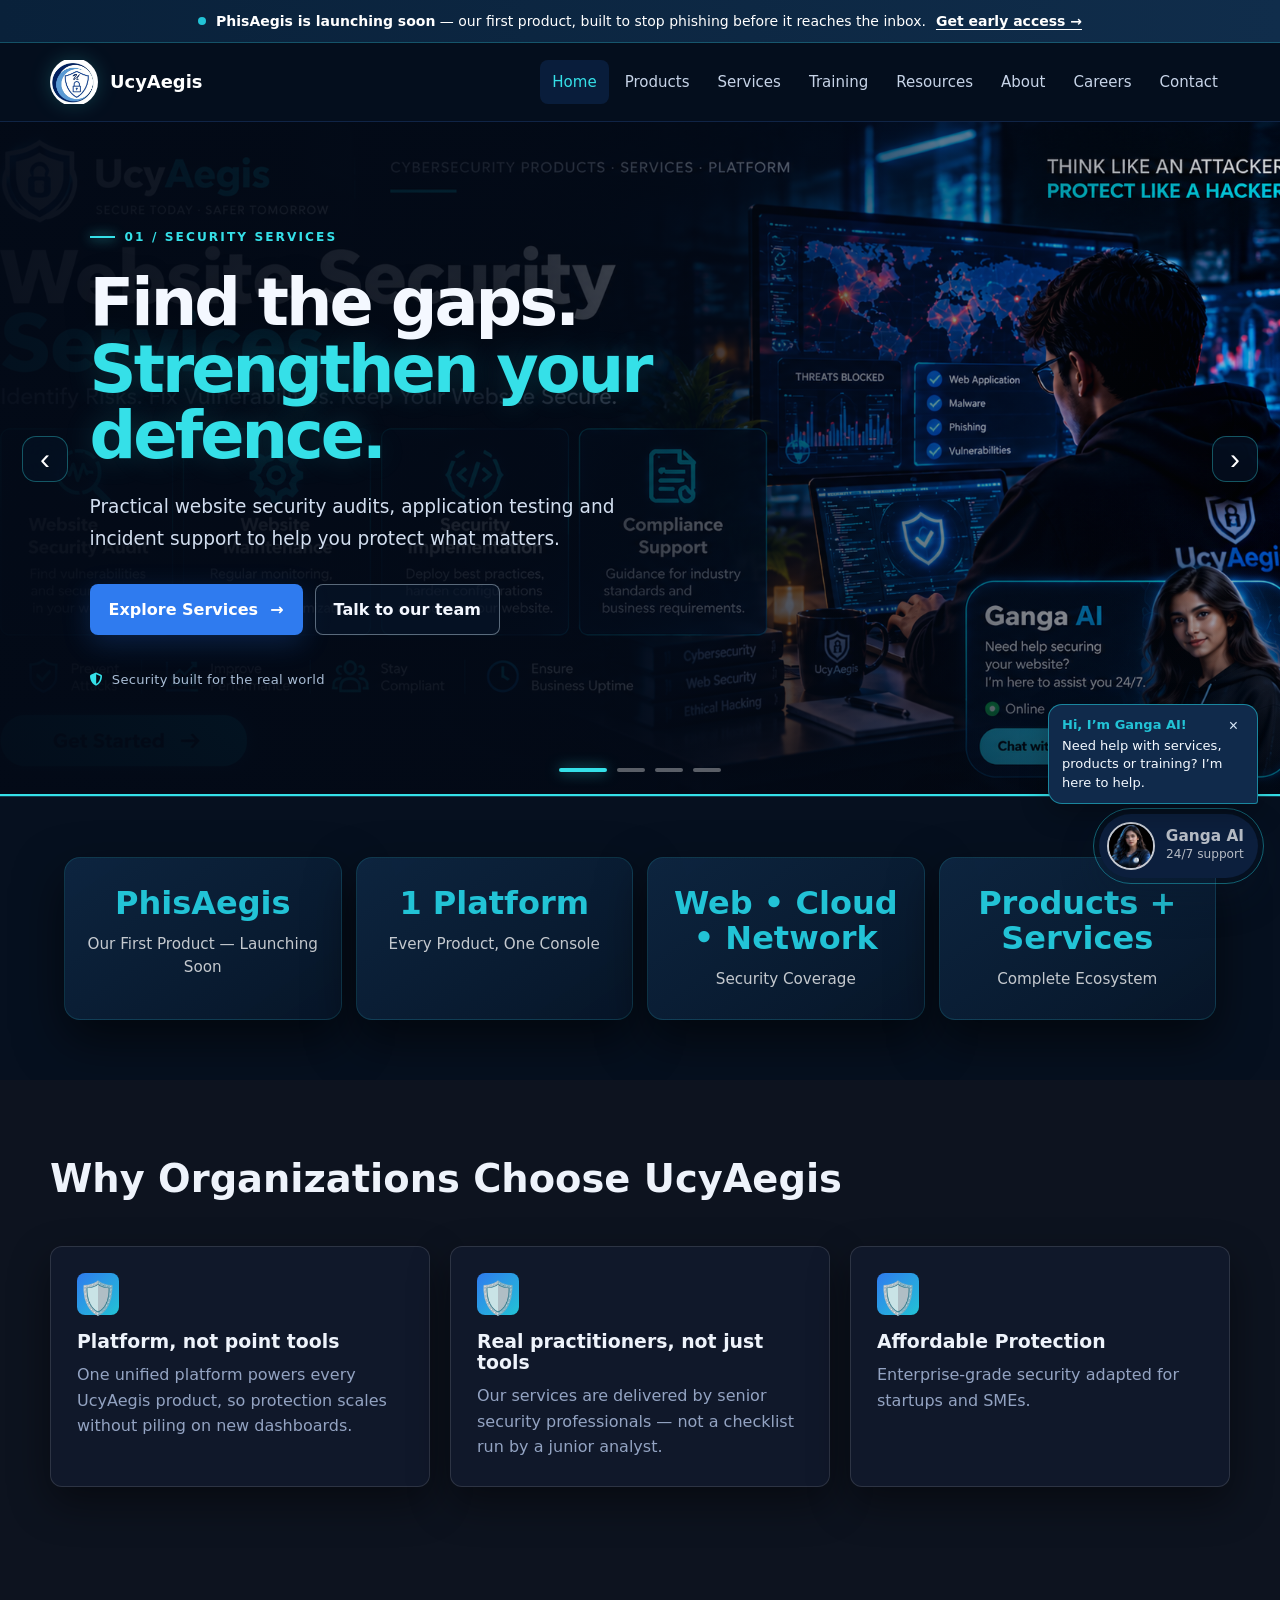
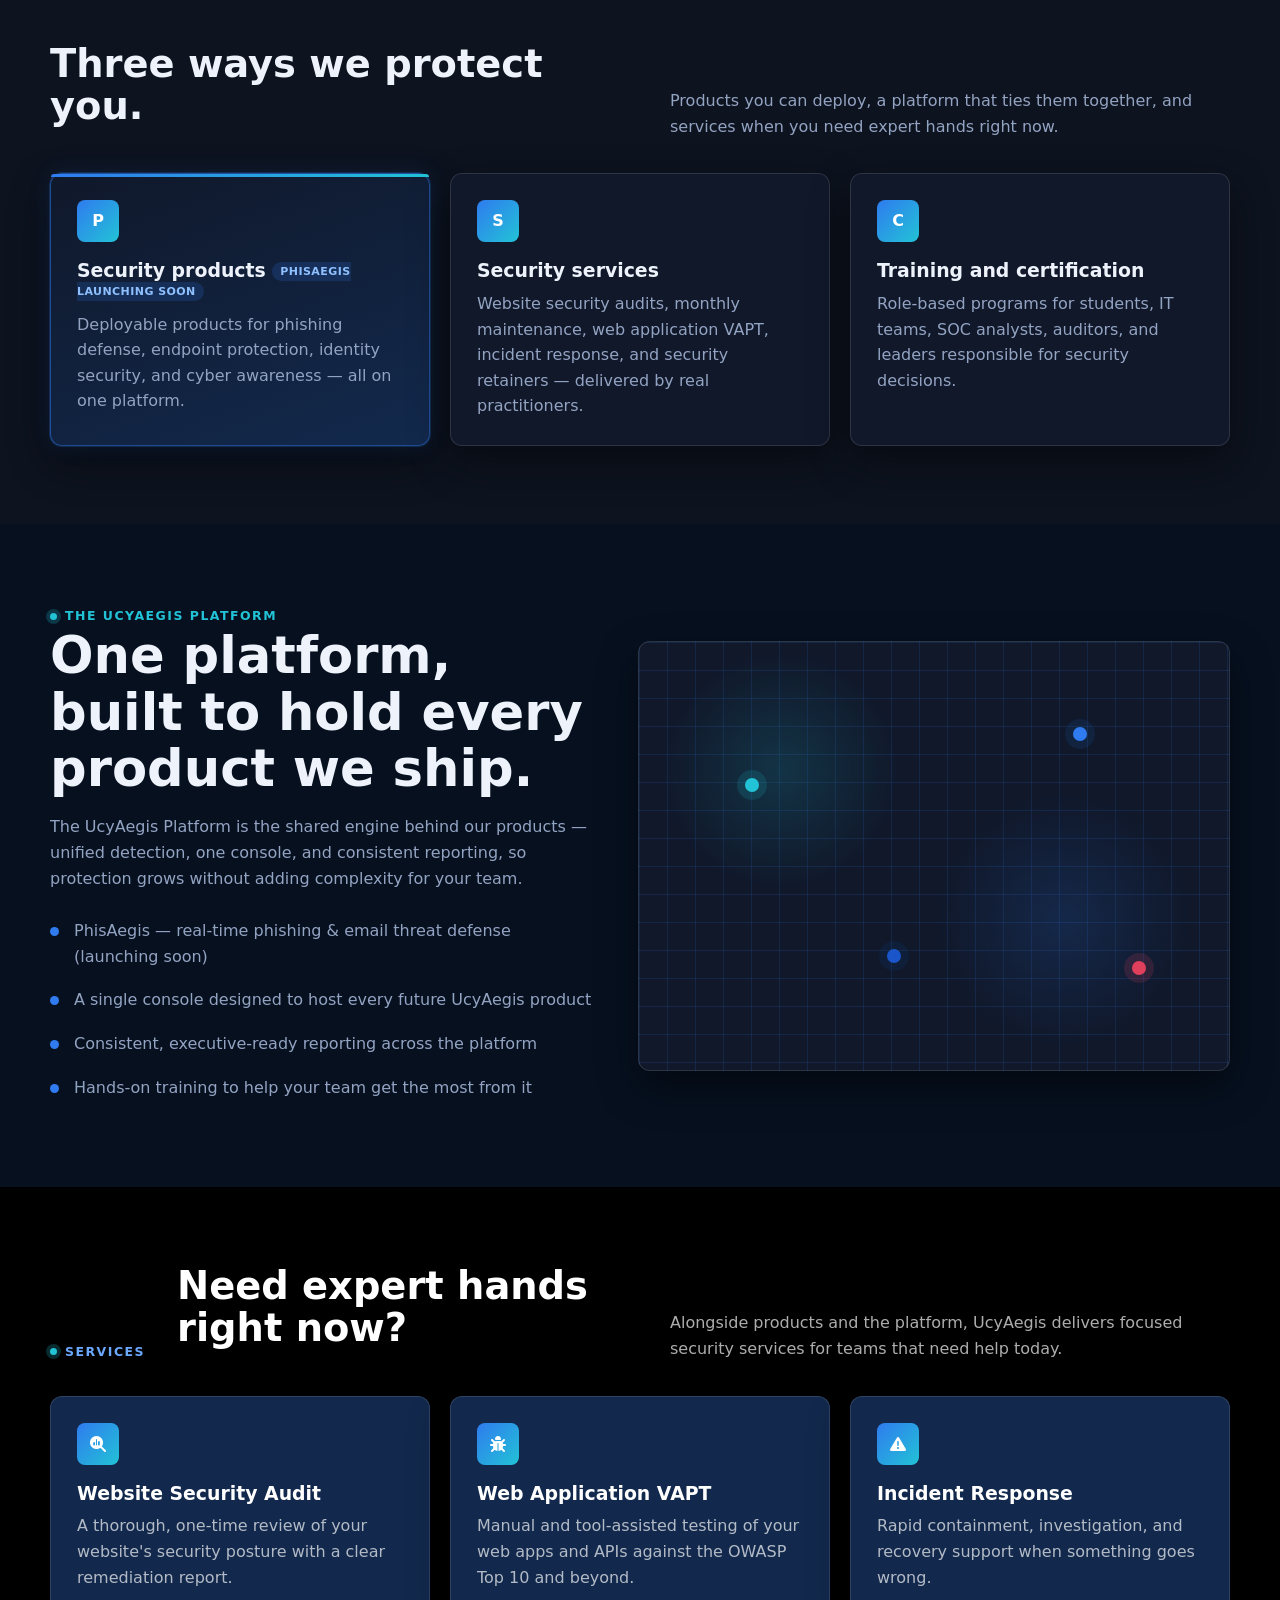
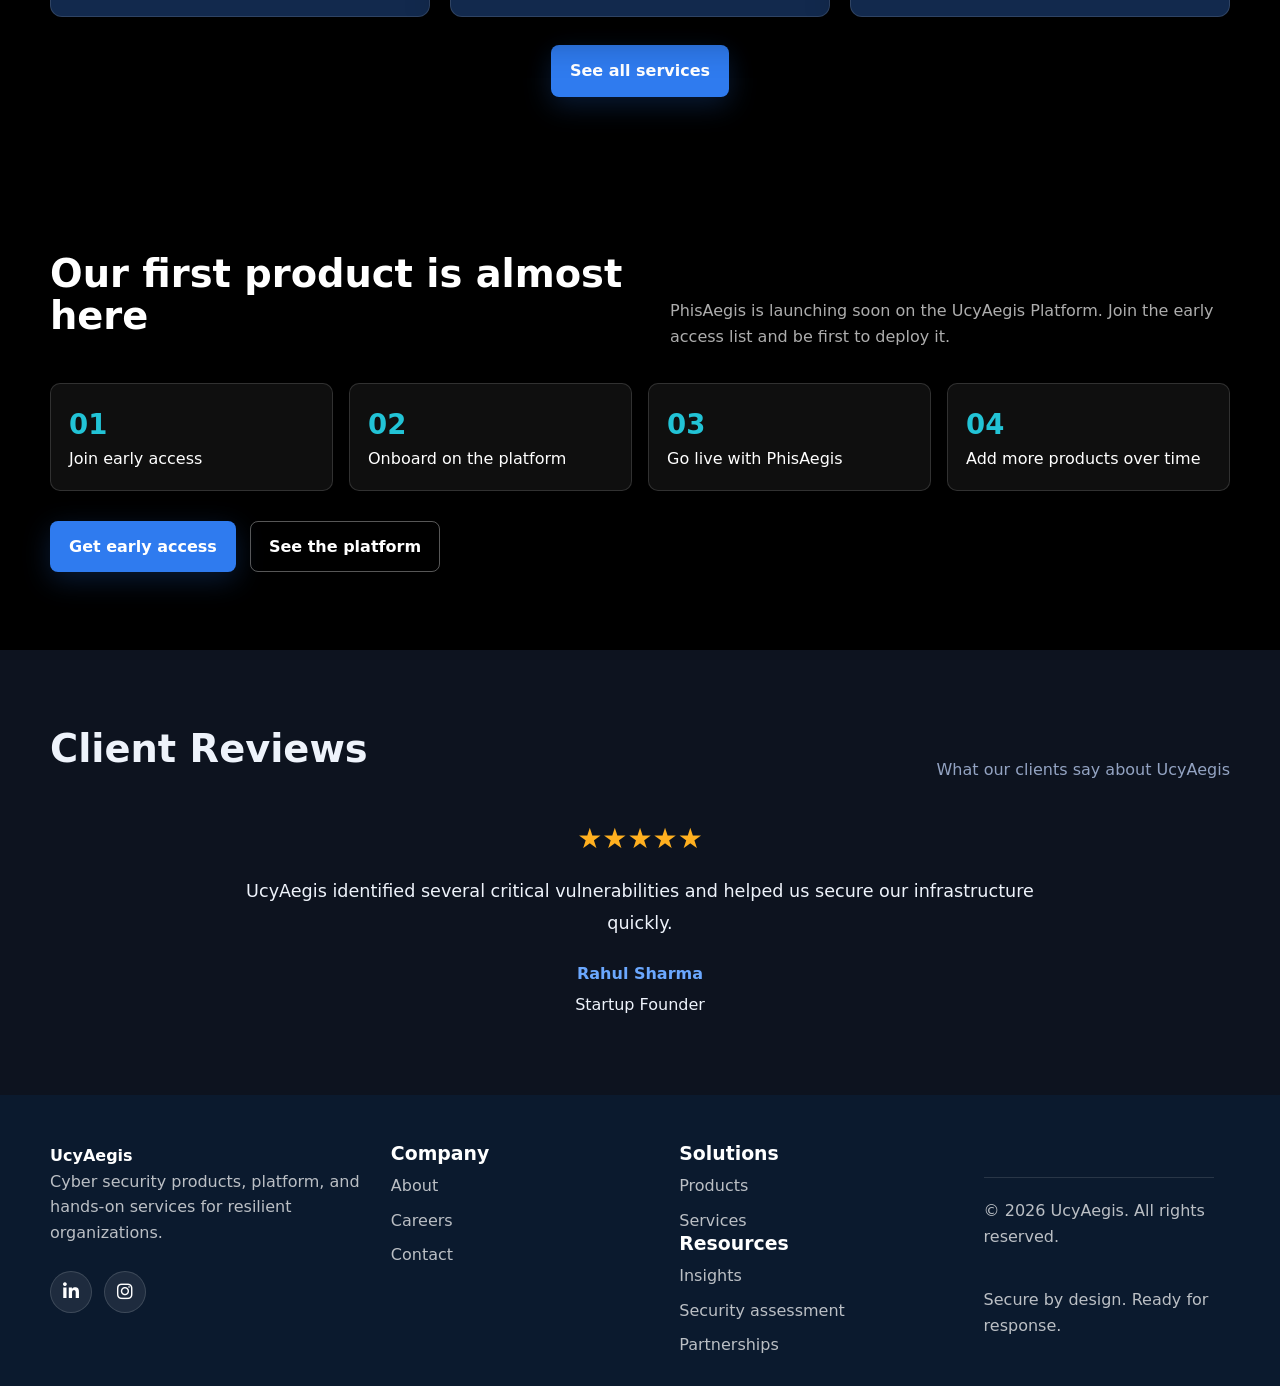
==== commit 0497c4e0: "Your descriptive commit message" ====
--- a/index.html
+++ b/index.html
@@ -18,7 +18,9 @@
         <button class="nav-toggle" type="button" aria-label="Open navigation" aria-expanded="false">&#9776;</button>
         <div class="nav-links">
           <a href="index.html">Home</a>
-          <a href="products.html">Products</a> <a href="services.html">Services</a>          <!-- <a href="training-certification.html">Training</a> -->
+          <a href="products.html">Products</a>
+          <a href="services.html">Services</a>
+          <a href="https://training.ucyaegis.pro" target="_blank" rel="noopener noreferrer">Training</a>
           <a href="resources.html">Resources</a>
           <a href="about.html">About</a>
           <a href="careers.html">Careers</a>
@@ -27,31 +29,65 @@
       </nav>
     </header>
 
+
+
+      <!-- Responsive homepage feature carousel -->
+      <section class="home-showcase" aria-label="UcyAegis featured products and services">
+        <div class="showcase-track">
+          <article class="showcase-slide active">
+            <img src="assets/services.png" alt="UcyAegis website security audits and protection services">
+            <div class="showcase-overlay">
+              <span class="showcase-kicker">01 / Security Services</span>
+              <h1>Find the gaps.<br><span>Strengthen your defence.</span></h1>
+              <p>Practical website security audits, application testing and incident support to help you protect what matters.</p>
+              <div class="showcase-actions"><a class="button primary" href="services.html">Explore Services <span aria-hidden="true">→</span></a><a class="button outline" href="contact.html">Talk to our team</a></div>
+              <span class="showcase-caption"><i class="fa-solid fa-shield-halved"></i> Security built for the real world</span>
+            </div>
+          </article>
+          <article class="showcase-slide">
+            <img src="assets/soc.jpeg" alt="Security operations centre and incident response">
+            <div class="showcase-overlay">
+              <span class="showcase-kicker">02 / Detection & Response</span>
+              <h2>See the signal.<br><span>Respond with confidence.</span></h2>
+              <p>Explore our vision for security operations, threat monitoring and incident response support.</p>
+              <div class="showcase-actions"><a class="button primary" href="contact.html">Discuss your needs <span aria-hidden="true">→</span></a><a class="button outline" href="about.html">Meet UcyAegis</a></div>
+              <span class="showcase-caption"><i class="fa-solid fa-tower-broadcast"></i> Built around clarity and response</span>
+            </div>
+          </article>
+          <article class="showcase-slide">
+            <img src="assets/phishaegis.jpeg" alt="PhisAegis phishing defence product concept">
+            <div class="showcase-overlay">
+              <span class="showcase-kicker">03 / Product Preview · Launching Soon</span>
+              <h2>Phishing defence,<br><span>with a smarter signal.</span></h2>
+              <p>Meet PhisAegis, our upcoming product concept for helping teams spot suspicious links and email threats.</p>
+              <div class="showcase-actions"><a class="button primary" href="products.html">Explore Products <span aria-hidden="true">→</span></a><a class="button outline" href="contact.html">Get early access</a></div>
+              <span class="showcase-caption"><i class="fa-solid fa-fingerprint"></i> One platform. A growing product family.</span>
+            </div>
+          </article>
+          <article class="showcase-slide showcase-ganga">
+            <img src="assets/homepage-slide-4.jpg" alt="Ganga AI assistant">
+            <div class="showcase-overlay">
+              <span class="showcase-kicker">04 / UcyAegis AI Assistant</span>
+              <h2>Meet <span>Ganga AI.</span></h2>
+              <p>Namaste! Main Ganga AI hoon — products, services, training aur cybersecurity ke sawalon mein aapki guide.</p>
+              <div class="showcase-actions"><button class="button primary" type="button" data-open-ganga>Chat with Ganga AI <span aria-hidden="true">→</span></button><a class="button outline" href="resources.html">Explore resources</a></div>
+              <span class="showcase-caption"><i class="fa-solid fa-wand-magic-sparkles"></i> Helpful guidance, one question at a time</span>
+            </div>
+          </article>
+        </div>
+        <button class="showcase-arrow showcase-prev" type="button" aria-label="Previous slide">‹</button>
+        <button class="showcase-arrow showcase-next" type="button" aria-label="Next slide">›</button>
+        <div class="showcase-progress"><span></span></div>
+        <div class="showcase-dots" aria-label="Slideshow navigation">
+          <button class="showcase-dot active" type="button" aria-label="Slide 1: Security services"></button>
+          <button class="showcase-dot" type="button" aria-label="Slide 2: Detection and response"></button>
+          <button class="showcase-dot" type="button" aria-label="Slide 3: PhisAegis product"></button>
+          <button class="showcase-dot" type="button" aria-label="Slide 4: Ganga AI"></button>
+        </div>
+      </section>
+
     <main>
-      <section class="hero">
-        <div class="hero-inner">
-          <div>
-            <p class="eyebrow">Cyber security products, platform &amp; services</p>
-            <h1>UcyAegis</h1>
-            <p class="lead">We build the UcyAegis Platform and the products that run on it — starting with <strong>PhisAegis</strong>, launching soon — backed by hands-on security services for teams that need expert hands right now.</p>
-            <div class="hero-actions">
-              <a class="button primary" href="products.html">Explore the platform</a>
-              <a class="button secondary" href="services.html">See our services</a>
-            </div>
-          </div>
-          <div class="signal-panel" aria-label="Security operations overview">
-            <div class="logo-orbit"><img src="assets/ucyaegis-logo.jpeg" alt="UcyAegis shield logo"></div>
-            <div>
-              <div class="metric-grid">
-                <div class="metric"><strong>01</strong><span>Product live soon</span></div>
-                <div class="metric"><strong>1</strong><span>Unified platform</span></div>
-                <div class="metric"><strong>360&#176;</strong><span>Risk view</span></div>
-              </div>
-              <p class="ticker">PhisAegis &bull; UcyAegis Platform &bull; threat detection &bull; automated response</p>
-            </div>
-          </div>
-        </div>
-      </section>
+      <!-- Main hero removed: homepage now leads with full-banner slideshow. -->
       <section class="trust-stats">
   <div class="stat-box">
     <h3>PhisAegis</h3>
--- a/assets/styles.css
+++ b/assets/styles.css
@@ -1343,4 +1343,219 @@
     width: 62px;
     padding: 7px;
   }
-}+}
+
+/* ================= HOMEPAGE FEATURED SLIDESHOW ================= */
+.home-showcase {
+  position: relative; width: 100%; height: clamp(520px, 72vh, 860px);
+  overflow: hidden; background: #030b18; border-bottom: 1px solid rgba(34,195,214,.24);
+}
+.showcase-track { position: relative; width: 100%; height: 100%; }
+.showcase-slide {
+  display: none; position: absolute; inset: 0; width: 100%; height: 100%;
+  overflow: hidden; background: #030b18;
+}
+.showcase-slide.active { display: block; animation: showcaseFade .85s ease both; }
+.showcase-slide > img {
+  display: block; position: absolute; inset: 0; z-index: 0;
+  width: 100%; height: 100%; object-fit: cover; object-position: center;
+  margin: 0; background: #030b18;
+}
+/* Equal-size Ganga slide: image on the right, introduction on the left. */
+.showcase-ganga > img {
+  left: 48%; width: 52%; height: 100%; object-fit: contain; object-position: center;
+  background: radial-gradient(ellipse at center, #12345a 0%, #061326 75%);
+}
+.showcase-slide::after {
+  content: ""; position: absolute; inset: 0; z-index: 1; pointer-events: none;
+  background: linear-gradient(90deg, rgba(2,9,22,.34) 0%, rgba(2,9,22,.08) 62%, rgba(2,9,22,.05) 100%);
+}
+.showcase-overlay { display: none; }
+.showcase-ganga .showcase-overlay {
+  display: flex; position: absolute; z-index: 2; inset: 0 auto 0 0; width: 53%;
+  box-sizing: border-box; padding: clamp(28px, 5vw, 82px); flex-direction: column;
+  align-items: flex-start; justify-content: center;
+  background: linear-gradient(90deg, #061326 0%, rgba(6,19,38,.98) 78%, rgba(6,19,38,.1) 100%);
+}
+.showcase-kicker { display: inline-block; margin-bottom: 15px; color: #22c3d6; font-size: .82rem; font-weight: 800; text-transform: uppercase; letter-spacing: .13em; }
+.showcase-overlay h2 { max-width: 700px; margin: 0; font-size: clamp(2rem, 5vw, 4.2rem); line-height: 1.05; font-weight: 850; text-shadow: 0 4px 24px rgba(0,0,0,.4); }
+.showcase-overlay h2 span { color: #22c3d6; }
+.showcase-overlay p { max-width: 620px; margin-top: 18px; color: #e1eafa; font-size: clamp(1rem, 1.7vw, 1.22rem); line-height: 1.6; }
+.showcase-overlay .button { margin-top: 25px; }
+.showcase-arrow { position: absolute; z-index: 5; top: 50%; transform: translateY(-50%); width: 48px; height: 48px; border: 1px solid rgba(34,195,214,.75); border-radius: 50%; background: rgba(4,15,34,.76); color: white; font-size: 30px; line-height: 1; cursor: pointer; }
+.showcase-arrow:hover { background: #1a56c9; }
+.showcase-prev { left: 18px; } .showcase-next { right: 18px; }
+.showcase-dots { position: absolute; z-index: 5; bottom: 22px; left: 50%; transform: translateX(-50%); display: flex; gap: 10px; }
+.showcase-dot { width: 11px; height: 11px; padding: 0; border: 0; border-radius: 50%; background: rgba(255,255,255,.55); cursor: pointer; }
+.showcase-dot.active { background: #22c3d6; box-shadow: 0 0 0 4px rgba(34,195,214,.18); }
+@keyframes showcaseFade { from { opacity: 0; transform: scale(1.012); filter: brightness(.72); } to { opacity: 1; transform: scale(1); filter: brightness(1); } }
+/* Small friendly Ganga AI greeting bubble */
+.ganga-greeting {
+  position: absolute; right: 0; bottom: calc(100% + 10px); width: 210px;
+  padding: 11px 13px; border-radius: 14px 14px 3px 14px;
+  color: #f4f9ff; background: #102a4b; border: 1px solid rgba(34,195,214,.6);
+  box-shadow: 0 8px 28px rgba(0,0,0,.28); font-size: 13px; line-height: 1.4;
+  animation: gangaPop .55s ease both;
+}
+.ganga-greeting strong { display:block; color:#22c3d6; margin-bottom:3px; }
+.ganga-greeting button { float:right; border:0; color:#d8e8f7; background:transparent; cursor:pointer; font-size:16px; }
+@keyframes gangaPop { from { opacity:0; transform:translateY(8px) scale(.96); } to { opacity:1; transform:translateY(0) scale(1); } }
+@media (max-width: 650px) {
+  .home-showcase { height: min(76vh, 700px); min-height: 500px; }
+  .showcase-slide > img { object-fit: cover; object-position: center; }
+  .showcase-ganga > img { left: 0; top: 42%; width: 100%; height: 58%; object-fit: contain; }
+  .showcase-ganga .showcase-overlay { inset: 0 0 auto; width: 100%; height: 58%; padding: 55px 24px 15px; justify-content: flex-start; background: linear-gradient(180deg, #061326 0%, rgba(6,19,38,.98) 75%, rgba(6,19,38,.35) 100%); }
+  .showcase-ganga .showcase-overlay h2 { font-size: clamp(2rem, 8vw, 3rem); }
+  .showcase-ganga .showcase-overlay p { margin-top: 10px; font-size: .95rem; }
+  .showcase-ganga .showcase-overlay .button { margin-top: 12px; }
+  .showcase-arrow { top: 12px; transform: none; width: 36px; height: 36px; font-size: 25px; }
+  .showcase-prev { left: 12px; } .showcase-next { right: 12px; }
+  .showcase-dots { bottom: 12px; }
+}
+@media (prefers-reduced-motion: reduce) {
+  .showcase-slide.active { animation: none; }
+}
+
+
+/* Fresh consistent homepage banners + Ganga AI on every slide */
+.home-showcase { height: clamp(600px, 78vh, 900px); min-height: 600px; }
+.showcase-slide > img { object-fit: cover; object-position: center; }
+.showcase-overlay { display:flex; position:absolute; z-index:2; inset:0; width:min(66%, 900px); box-sizing:border-box; padding:clamp(28px,5vw,82px); flex-direction:column; align-items:flex-start; justify-content:center; background:linear-gradient(90deg,rgba(3,11,24,.96) 0%,rgba(3,11,24,.83) 62%,rgba(3,11,24,0) 100%); }
+.showcase-ganga .showcase-overlay { width:55%; }
+.slide-ganga { display:flex; align-items:center; gap:12px; margin-top:20px; padding:10px 14px 10px 10px; max-width:330px; border:1px solid rgba(34,195,214,.5); border-radius:18px; background:rgba(5,20,42,.92); box-shadow:0 10px 30px rgba(0,0,0,.25); }
+.slide-ganga img { width:48px; height:48px; object-fit:cover; object-position:center; border-radius:50%; border:2px solid #22c3d6; }
+.slide-ganga div { display:flex; flex-direction:column; gap:3px; }
+.slide-ganga strong { color:#22c3d6; font-size:.92rem; }
+.slide-ganga span { font-size:.78rem; color:#e4edf8; }
+.slide-ganga button { width:max-content; border:0; padding:0; background:transparent; color:#fff; font-size:.78rem; font-weight:700; cursor:pointer; }
+.team-band { background:#061326; }
+.team-intro { max-width:650px; margin-top:10px; }
+.team-layout { display:grid; grid-template-columns:minmax(250px, .95fr) 2fr; gap:18px; margin-top:24px; align-items:stretch; }
+.team-founder { display:flex; gap:16px; align-items:center; padding:18px; border-radius:18px; border:1px solid rgba(34,195,214,.55); background:linear-gradient(135deg,#10294b,#08182d); }
+.team-founder img { width:112px; height:128px; object-fit:cover; object-position:center; border-radius:13px; border:1px solid rgba(255,255,255,.2); }
+.team-founder h3 { margin:5px 0; font-size:1.2rem; }
+.team-founder p,.team-role-card p { margin:5px 0 0; color:#b9c8dc; font-size:.83rem; line-height:1.45; }
+.team-role { display:inline-block; color:#22c3d6; font-size:.75rem; font-weight:800; text-transform:uppercase; letter-spacing:.05em; }
+.team-social a { color:#70ddec; font-size:.78rem; }
+.team-roles { display:grid; grid-template-columns:repeat(5,minmax(0,1fr)); gap:10px; }
+.team-role-card { min-width:0; padding:14px 11px; border-radius:15px; border:1px solid rgba(255,255,255,.1); background:#0c203b; }
+.team-icon { display:grid; place-items:center; width:34px; height:34px; border-radius:10px; background:rgba(34,195,214,.12); color:#22c3d6; font-size:1.25rem; }
+.team-role-card h3 { margin:12px 0 0; font-size:.86rem; line-height:1.25; }
+.team-role-card p { font-size:.75rem; }
+.team-note { margin-top:12px; color:#8497b1; font-size:.76rem; }
+@media(max-width:900px){.team-layout{grid-template-columns:1fr}.team-roles{grid-template-columns:repeat(3,minmax(0,1fr))}.showcase-overlay{width:78%;}}
+@media(max-width:650px){.home-showcase{height: min(82vh,780px); min-height:620px}.showcase-overlay,.showcase-ganga .showcase-overlay{inset:0;width:100%;padding:65px 24px 60px;justify-content:center;background:linear-gradient(90deg,rgba(3,11,24,.96),rgba(3,11,24,.72))}.showcase-overlay h2{font-size:clamp(2rem,8vw,3rem)}.showcase-overlay p{font-size:.95rem}.slide-ganga{margin-top:14px}.team-founder img{width:88px;height:104px}.team-roles{grid-template-columns:repeat(2,minmax(0,1fr))}.team-role-card{padding:12px 10px}}
+
+
+
+
+/* === UcyAegis visual refresh: neon security console === */
+:root { --ua-cyan:#35e0e8; --ua-blue:#4b8dff; }
+html { scroll-behavior:smooth; }
+body { background:#06101f; }
+.site-header { position:sticky; top:0; z-index:30; backdrop-filter:blur(18px); background:rgba(5,15,30,.92); border-bottom:1px solid rgba(75,141,255,.18); }
+.brand img { filter:drop-shadow(0 0 10px rgba(53,224,232,.2)); }
+.nav-links a { transition:color .2s ease,background .2s ease; }
+.nav-links a:hover,.nav-links a.active { color:var(--ua-cyan); }
+.launch-bar { background:linear-gradient(90deg,#09213a,#102d4b); border-bottom:1px solid rgba(53,224,232,.25); }
+.home-showcase { position:relative; isolation:isolate; height:clamp(550px,75vh,790px); min-height:550px; overflow:hidden; background:#061326; border-bottom:1px solid rgba(53,224,232,.22); }
+.showcase-track,.showcase-slide { height:100%; }
+.showcase-slide { position:relative; display:none; overflow:hidden; }
+.showcase-slide.active { display:block; animation:showcaseFade .65s ease both; }
+.showcase-slide>img { position:absolute; inset:0; width:100%; height:100%; object-fit:cover; object-position:center; }
+.showcase-slide::after { content:""; position:absolute; inset:0; z-index:1; pointer-events:none; background:linear-gradient(90deg,rgba(3,10,23,.97) 0%,rgba(3,10,23,.89) 39%,rgba(3,10,23,.54) 68%,rgba(3,10,23,.12) 100%),linear-gradient(0deg,rgba(3,10,23,.52),transparent 45%); }
+.showcase-overlay { display:flex; position:absolute; z-index:2; inset:0; width:min(70%,900px); box-sizing:border-box; padding:clamp(30px,7vw,100px); flex-direction:column; align-items:flex-start; justify-content:center; background:none; }
+.showcase-kicker { display:inline-flex; align-items:center; gap:10px; margin:0 0 22px; color:var(--ua-cyan); font-size:.76rem; font-weight:800; text-transform:uppercase; letter-spacing:.17em; }
+.showcase-kicker::before { content:""; width:25px; height:2px; background:var(--ua-cyan); box-shadow:0 0 12px var(--ua-cyan); }
+.showcase-overlay h1,.showcase-overlay h2 { max-width:780px; margin:0; color:#f4f8ff; font-size:clamp(2.5rem,5.1vw,5rem); font-weight:850; line-height:1.02; letter-spacing:-.045em; text-shadow:0 5px 30px rgba(0,0,0,.25); }
+.showcase-overlay h1 span,.showcase-overlay h2 span { color:var(--ua-cyan); text-shadow:0 0 30px rgba(53,224,232,.18); }
+.showcase-overlay p { max-width:600px; margin:22px 0 0; color:#d2deef; font-size:clamp(1rem,1.45vw,1.18rem); line-height:1.75; }
+.showcase-actions { display:flex; flex-wrap:wrap; align-items:center; gap:12px; margin-top:28px; }
+.showcase-actions .button { margin:0; min-height:48px; display:inline-flex; align-items:center; justify-content:center; gap:12px; }
+.button.primary { box-shadow:0 8px 28px rgba(39,117,235,.23); }
+.button.outline { color:#f3f7ff; background:rgba(9,25,46,.5); border:1px solid rgba(220,239,255,.4); }
+.button.outline:hover { border-color:var(--ua-cyan); color:var(--ua-cyan); background:rgba(53,224,232,.08); }
+.showcase-caption { display:inline-flex; align-items:center; gap:9px; margin-top:34px; color:#a9bdd5; font-size:.82rem; letter-spacing:.02em; }
+.showcase-caption i { color:var(--ua-cyan); }
+.showcase-arrow { width:46px; height:46px; border:1px solid rgba(53,224,232,.35); border-radius:14px; background:rgba(5,18,36,.7); color:#fff; font-size:30px; cursor:pointer; backdrop-filter:blur(12px); transition:all .2s ease; }
+.showcase-arrow:hover { background:var(--ua-cyan); color:#061326; transform:translateY(-50%) scale(1.04); }
+.showcase-prev { left:22px; } .showcase-next { right:22px; }
+.showcase-dots { bottom:24px; gap:10px; }
+.showcase-dot { width:28px; height:4px; border-radius:20px; background:rgba(255,255,255,.35); transition:all .25s ease; }
+.showcase-dot.active { width:48px; background:var(--ua-cyan); box-shadow:0 0 14px rgba(53,224,232,.6); }
+.showcase-progress { position:absolute; z-index:4; left:0; bottom:0; height:2px; width:100%; background:rgba(255,255,255,.08); }
+.showcase-progress span { display:block; height:100%; width:0; background:var(--ua-cyan); }
+.home-showcase.is-playing .showcase-progress span { animation:showcaseProgress 5.5s linear forwards; }
+@keyframes showcaseProgress { to { width:100%; } }
+.band { position:relative; }
+.card,.stat-box,.team-person-card { transition:transform .25s ease,border-color .25s ease,box-shadow .25s ease; }
+.card:hover { transform:translateY(-5px); border-color:rgba(53,224,232,.38); box-shadow:0 18px 45px rgba(0,0,0,.22); }
+.trust-stats { gap:14px; }
+.stat-box { border:1px solid rgba(53,224,232,.14); border-radius:16px; background:linear-gradient(145deg,rgba(14,39,67,.9),rgba(7,22,41,.95)); }
+.stat-box:hover { border-color:rgba(53,224,232,.45); }
+.team-band { background:radial-gradient(ellipse at 10% 0%,rgba(27,94,150,.22),transparent 42%),#061326; border-top:1px solid rgba(53,224,232,.14); }
+.team-heading { display:flex; justify-content:space-between; align-items:end; gap:30px; }
+.team-heading h2 { margin:0; color:#f5f8ff; font-size:clamp(2rem,4vw,3.1rem); letter-spacing:-.035em; }
+.team-intro { max-width:420px; margin:0 0 5px; }
+.team-cards { display:grid; grid-template-columns:repeat(2,minmax(0,1fr)); gap:20px; margin-top:30px; }
+.team-person-card { display:grid; grid-template-columns:minmax(150px,.78fr) minmax(0,1.22fr); overflow:hidden; min-width:0; border:1px solid rgba(129,174,218,.18); border-radius:22px; background:linear-gradient(145deg,rgba(17,42,70,.94),rgba(8,24,44,.98)); box-shadow:0 16px 38px rgba(0,0,0,.16); }
+.team-person-card:hover { transform:translateY(-4px); border-color:rgba(53,224,232,.48); box-shadow:0 22px 48px rgba(0,0,0,.28); }
+.team-photo-wrap { position:relative; min-height:245px; background:linear-gradient(135deg,#123b5a,#0b1930); overflow:hidden; }
+.team-photo-wrap::after { content:""; position:absolute; inset:45% 0 0; background:linear-gradient(transparent,rgba(4,13,26,.55)); pointer-events:none; }
+.team-photo-wrap img { display:block; width:100%; height:100%; min-height:245px; position:absolute; inset:0; object-fit:cover; object-position:center top; transition:transform .45s ease; }
+.team-person-card:hover .team-photo-wrap img { transform:scale(1.04); }
+.team-photo-badge { position:absolute; z-index:2; bottom:13px; left:13px; padding:6px 10px; border:1px solid rgba(53,224,232,.38); border-radius:100px; background:rgba(4,18,34,.8); color:#6ceaf0; font-size:.7rem; font-weight:800; letter-spacing:.07em; text-transform:uppercase; backdrop-filter:blur(10px); }
+.team-person-content { display:flex; flex-direction:column; align-items:flex-start; justify-content:center; padding:24px; min-width:0; }
+.team-role { color:var(--ua-cyan); font-size:.72rem; font-weight:800; letter-spacing:.1em; text-transform:uppercase; }
+.team-person-content h3 { margin:9px 0 0; color:#f5f8ff; font-size:clamp(1.3rem,2vw,1.8rem); }
+.team-person-content p { margin:12px 0 0; color:#b6c7dc; font-size:.9rem; line-height:1.7; }
+.team-link { display:inline-flex; align-items:center; gap:8px; margin-top:22px; color:#7cebf1; font-size:.82rem; font-weight:700; text-decoration:none; }
+.team-link span { margin-left:4px; }
+.team-link-muted { color:#9fb3ca; font-size:.76rem; }
+.team-capabilities { display:flex; flex-wrap:wrap; gap:10px; margin-top:24px; }
+.team-capabilities span { display:inline-flex; align-items:center; gap:9px; padding:10px 13px; border:1px solid rgba(134,172,212,.14); border-radius:10px; background:rgba(12,33,57,.65); color:#c3d2e5; font-size:.78rem; }
+.team-capabilities i { color:var(--ua-cyan); }
+.team-note { margin-top:20px; color:#8196b1; font-size:.78rem; }
+@media(max-width:900px) {
+ .showcase-overlay { width:82%; }
+ .team-cards { grid-template-columns:1fr; }
+ .team-person-card { grid-template-columns:220px minmax(0,1fr); }
+ .team-heading { align-items:flex-start; flex-direction:column; gap:12px; }
+}
+@media(max-width:650px) {
+ .home-showcase { height:auto; min-height:0; height:clamp(610px,86svh,760px); }
+ .showcase-slide>img { object-position:62% center; }
+ .showcase-slide::after { background:linear-gradient(90deg,rgba(3,10,23,.94),rgba(3,10,23,.78)),linear-gradient(0deg,rgba(3,10,23,.38),transparent); }
+ .showcase-overlay { inset:0; width:100%; padding:70px 25px 76px; justify-content:center; }
+ .showcase-kicker { margin-bottom:17px; font-size:.68rem; letter-spacing:.12em; }
+ .showcase-overlay h1,.showcase-overlay h2 { font-size:clamp(2.35rem,10vw,3.5rem); }
+ .showcase-overlay p { margin-top:17px; font-size:.96rem; line-height:1.65; }
+ .showcase-actions { gap:10px; margin-top:22px; }
+ .showcase-actions .button { width:100%; min-height:46px; }
+ .showcase-caption { margin-top:22px; font-size:.73rem; }
+ .showcase-arrow { top:auto; bottom:19px; transform:none; width:36px; height:36px; border-radius:11px; }
+ .showcase-arrow:hover { transform:scale(1.03); }
+ .showcase-prev { left:16px; } .showcase-next { right:16px; }
+ .showcase-dots { bottom:34px; }
+ .showcase-dot { width:18px; }
+ .showcase-dot.active { width:30px; }
+ .team-person-card { grid-template-columns:115px minmax(0,1fr); border-radius:17px; }
+ .team-photo-wrap,.team-photo-wrap img { min-height:220px; }
+ .team-photo-wrap img { object-position:center; }
+ .team-photo-badge { left:7px; bottom:8px; padding:5px 7px; font-size:.58rem; }
+ .team-person-content { padding:17px 14px; }
+ .team-person-content h3 { font-size:1.2rem; }
+ .team-person-content p { font-size:.82rem; line-height:1.55; }
+ .team-link { margin-top:15px; font-size:.73rem; }
+ .team-capabilities { gap:7px; }
+ .team-capabilities span { padding:9px 10px; font-size:.72rem; }
+ .launch-bar-inner { flex-wrap:wrap; gap:6px 10px; padding-top:9px; padding-bottom:9px; }
+}
+@media(max-width:380px) {
+ .showcase-overlay { padding-left:20px; padding-right:20px; }
+ .team-person-card { grid-template-columns:94px minmax(0,1fr); }
+ .team-person-content { padding:13px 11px; }
+ .team-person-content h3 { font-size:1.08rem; }
+ .team-person-content p { font-size:.77rem; }
+}
+@media(prefers-reduced-motion:reduce) { html{scroll-behavior:auto} *,*::before,*::after{animation-duration:.01ms!important;transition-duration:.01ms!important} }
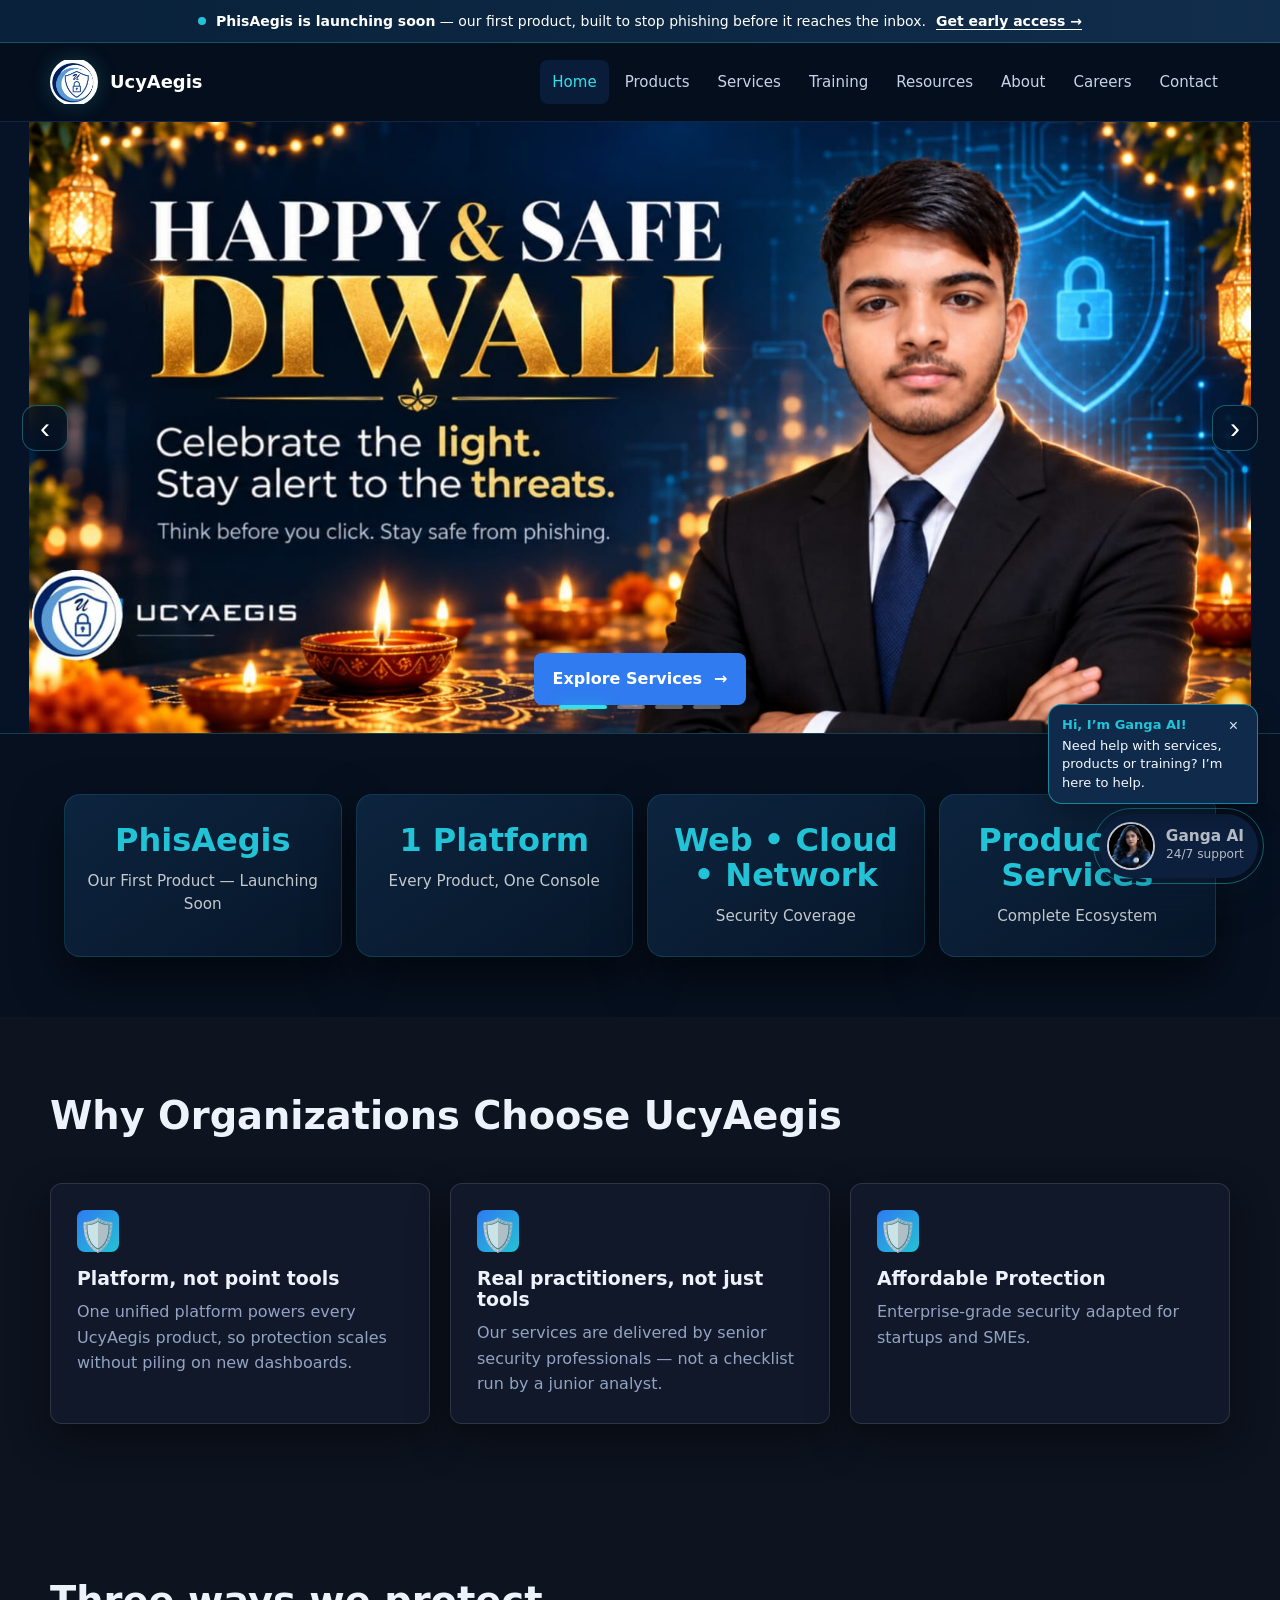
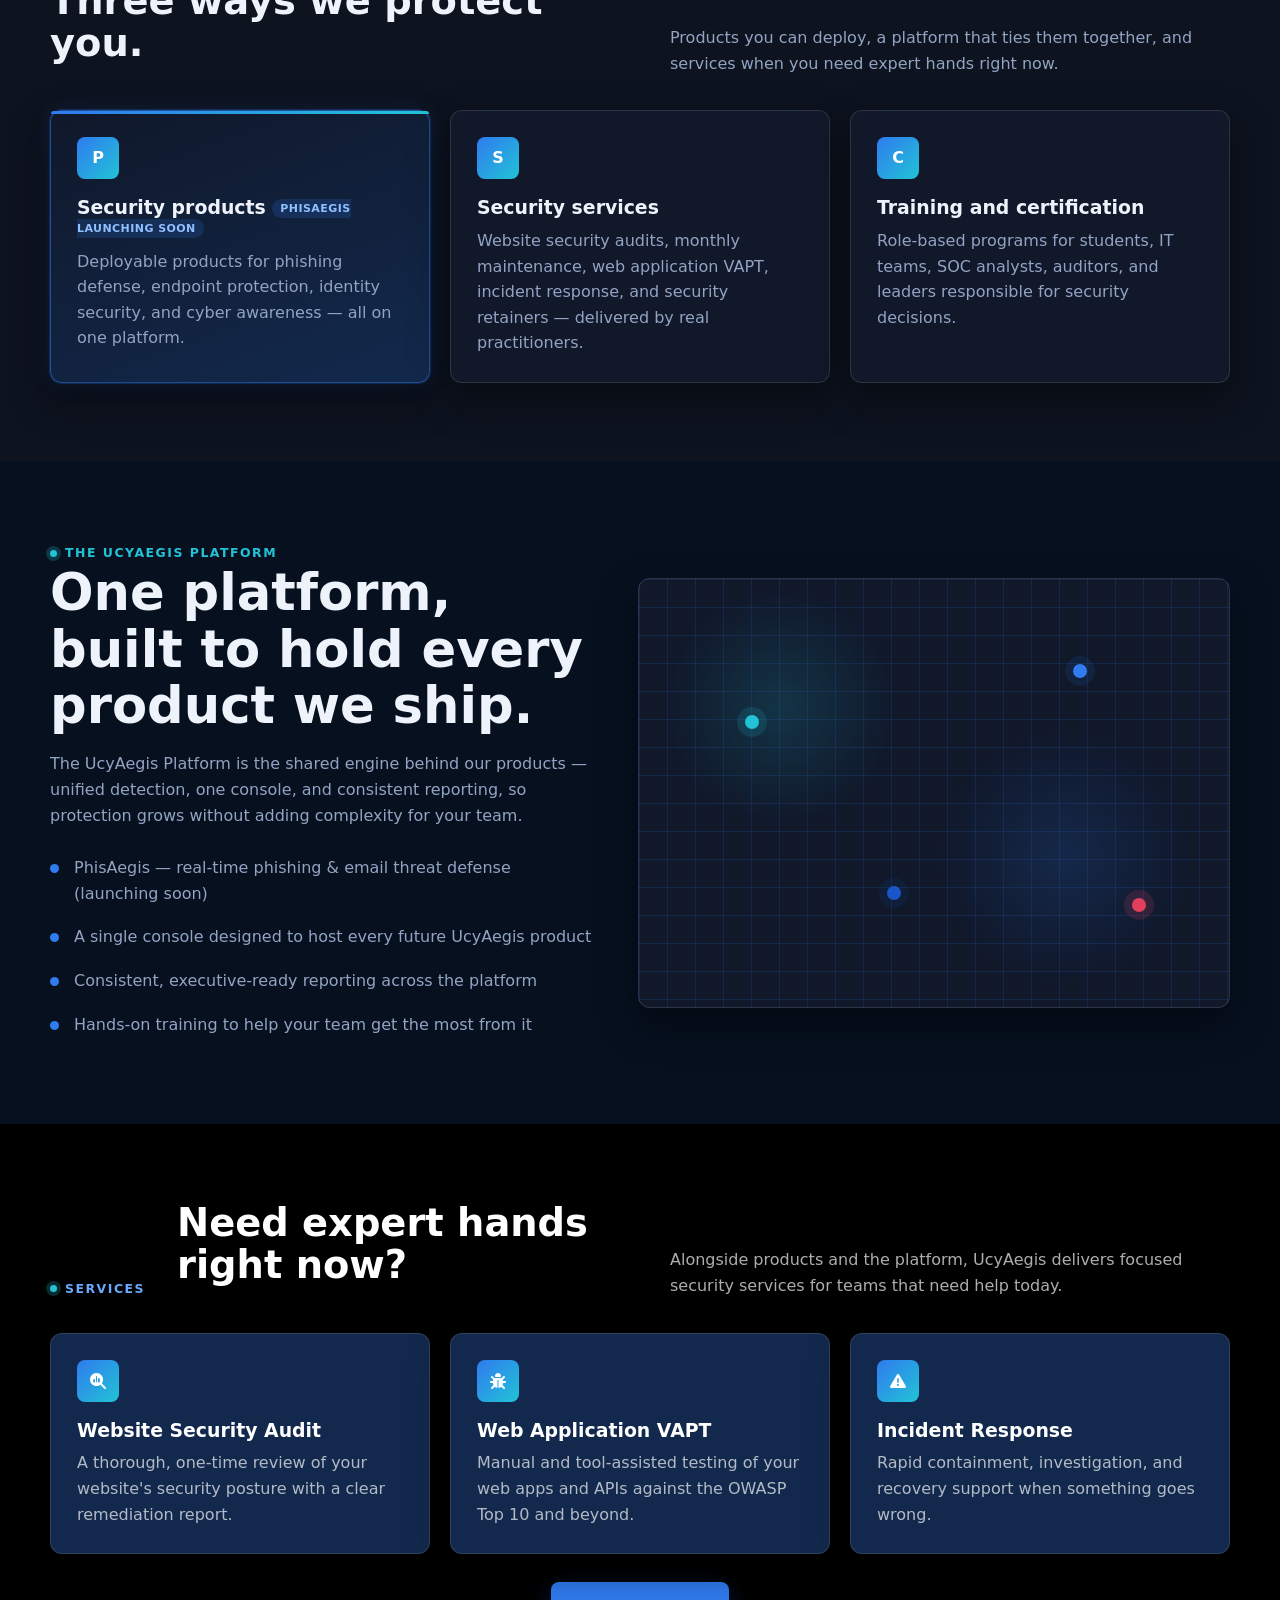
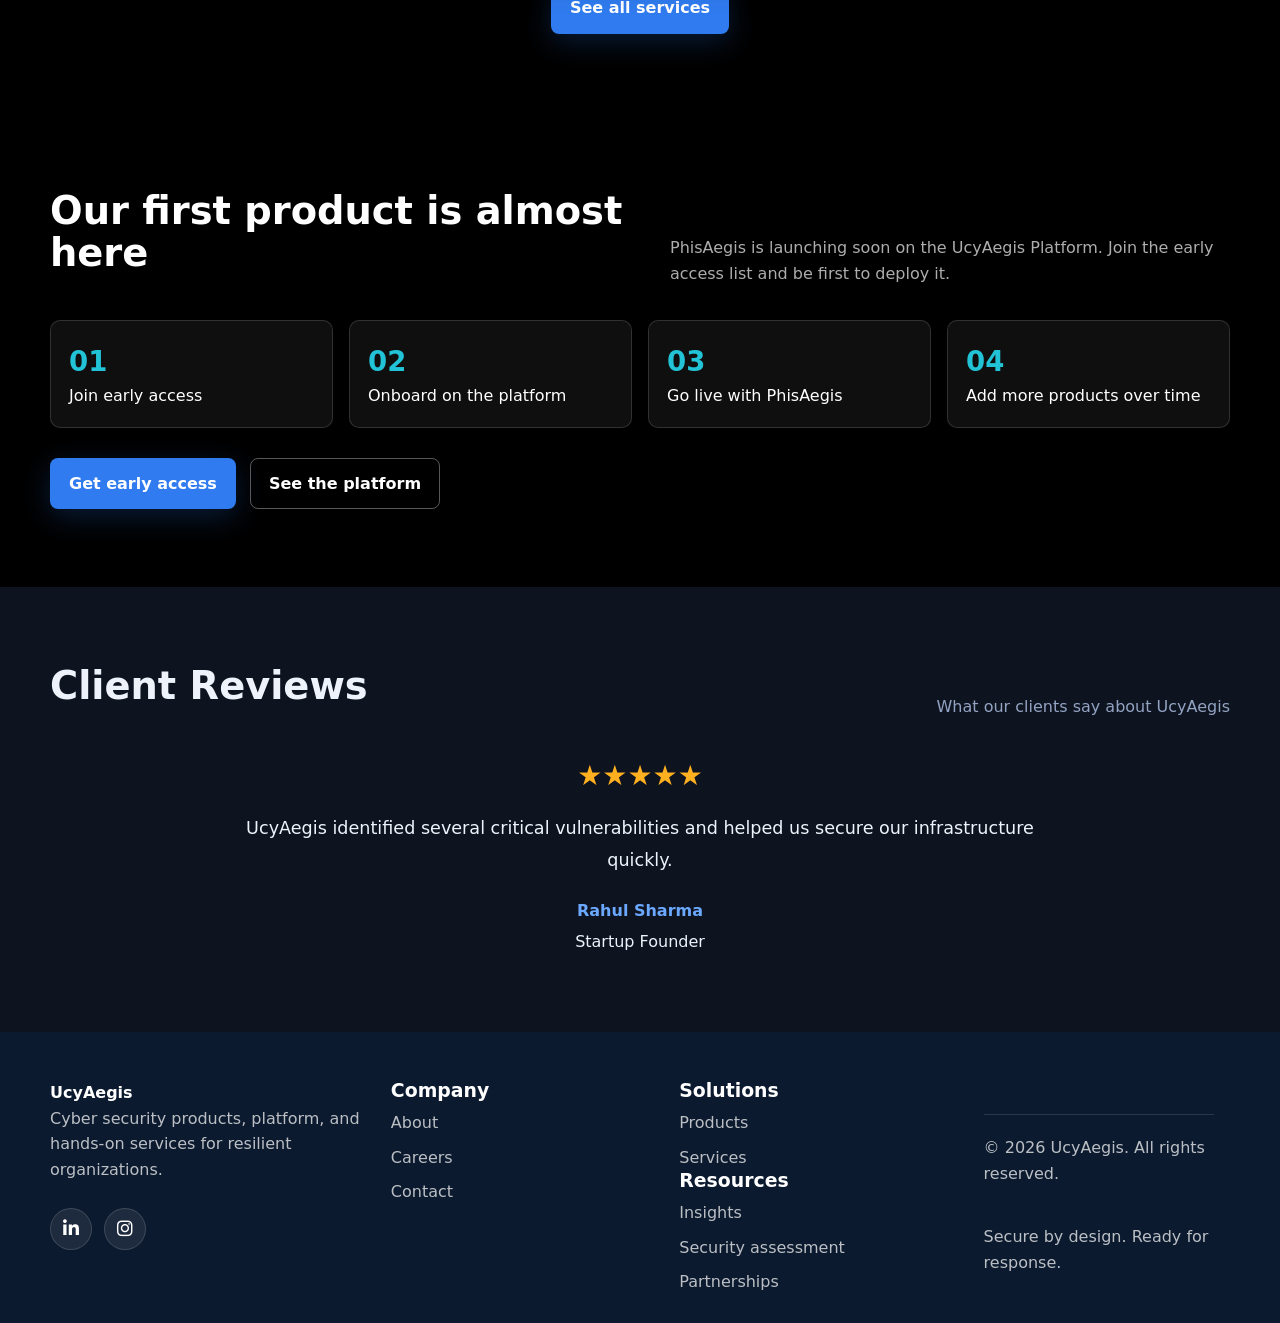
==== commit 4496ef10: "Update website and Diwali banner" ====
--- a/index.html
+++ b/index.html
@@ -35,43 +35,33 @@
       <section class="home-showcase" aria-label="UcyAegis featured products and services">
         <div class="showcase-track">
           <article class="showcase-slide active">
+            <img src="assets/diwalislide.jpeg" alt="UcyAegis website security audits and protection services">
+            <div class="showcase-overlay">
+              <div class="showcase-actions"><a class="button primary" href="services.html">Explore Services <span aria-hidden="true">→</span></a></div>
+            </div>
+          </article>
+          <article class="showcase-slide active">
             <img src="assets/services.png" alt="UcyAegis website security audits and protection services">
             <div class="showcase-overlay">
-              <span class="showcase-kicker">01 / Security Services</span>
-              <h1>Find the gaps.<br><span>Strengthen your defence.</span></h1>
-              <p>Practical website security audits, application testing and incident support to help you protect what matters.</p>
-              <div class="showcase-actions"><a class="button primary" href="services.html">Explore Services <span aria-hidden="true">→</span></a><a class="button outline" href="contact.html">Talk to our team</a></div>
-              <span class="showcase-caption"><i class="fa-solid fa-shield-halved"></i> Security built for the real world</span>
+              <div class="showcase-actions"><a class="button primary" href="services.html">Explore Services <span aria-hidden="true">→</span></a></div>
             </div>
           </article>
           <article class="showcase-slide">
             <img src="assets/soc.jpeg" alt="Security operations centre and incident response">
             <div class="showcase-overlay">
-              <span class="showcase-kicker">02 / Detection & Response</span>
-              <h2>See the signal.<br><span>Respond with confidence.</span></h2>
-              <p>Explore our vision for security operations, threat monitoring and incident response support.</p>
-              <div class="showcase-actions"><a class="button primary" href="contact.html">Discuss your needs <span aria-hidden="true">→</span></a><a class="button outline" href="about.html">Meet UcyAegis</a></div>
-              <span class="showcase-caption"><i class="fa-solid fa-tower-broadcast"></i> Built around clarity and response</span>
+              <div class="showcase-actions"><a class="button primary" href="contact.html">Discuss your needs <span aria-hidden="true">→</span></a></div>
             </div>
           </article>
           <article class="showcase-slide">
             <img src="assets/phishaegis.jpeg" alt="PhisAegis phishing defence product concept">
             <div class="showcase-overlay">
-              <span class="showcase-kicker">03 / Product Preview · Launching Soon</span>
-              <h2>Phishing defence,<br><span>with a smarter signal.</span></h2>
-              <p>Meet PhisAegis, our upcoming product concept for helping teams spot suspicious links and email threats.</p>
-              <div class="showcase-actions"><a class="button primary" href="products.html">Explore Products <span aria-hidden="true">→</span></a><a class="button outline" href="contact.html">Get early access</a></div>
-              <span class="showcase-caption"><i class="fa-solid fa-fingerprint"></i> One platform. A growing product family.</span>
+              <div class="showcase-actions"><a class="button primary" href="products.html">Explore Products <span aria-hidden="true">→</span></a></div>
             </div>
           </article>
           <article class="showcase-slide showcase-ganga">
             <img src="assets/homepage-slide-4.jpg" alt="Ganga AI assistant">
             <div class="showcase-overlay">
-              <span class="showcase-kicker">04 / UcyAegis AI Assistant</span>
-              <h2>Meet <span>Ganga AI.</span></h2>
-              <p>Namaste! Main Ganga AI hoon — products, services, training aur cybersecurity ke sawalon mein aapki guide.</p>
-              <div class="showcase-actions"><button class="button primary" type="button" data-open-ganga>Chat with Ganga AI <span aria-hidden="true">→</span></button><a class="button outline" href="resources.html">Explore resources</a></div>
-              <span class="showcase-caption"><i class="fa-solid fa-wand-magic-sparkles"></i> Helpful guidance, one question at a time</span>
+              <div class="showcase-actions"><button class="button primary" type="button" data-open-ganga>Chat with Ganga AI <span aria-hidden="true">→</span></button></div>
             </div>
           </article>
         </div>
--- a/assets/styles.css
+++ b/assets/styles.css
@@ -1559,3 +1559,25 @@
  .team-person-content p { font-size:.77rem; }
 }
 @media(prefers-reduced-motion:reduce) { html{scroll-behavior:auto} *,*::before,*::after{animation-duration:.01ms!important;transition-duration:.01ms!important} }
+
+
+/* Homepage slide refinement: artwork remains unobstructed; only its CTA overlays it. */
+.home-showcase { height:clamp(420px, 68vh, 760px); min-height:420px; background:#061326; }
+.showcase-slide>img { object-fit:contain; object-position:center; background:#061326; }
+.showcase-slide::after { display:none; }
+.showcase-overlay,
+.showcase-ganga .showcase-overlay { display:flex; position:absolute; z-index:2; inset:auto 0 28px 0; width:100%; padding:0 24px; box-sizing:border-box; align-items:center; justify-content:center; background:none; pointer-events:none; }
+.showcase-overlay .showcase-actions { margin:0; pointer-events:auto; }
+.showcase-overlay .showcase-actions .button { min-height:46px; box-shadow:0 8px 28px rgba(0,0,0,.35); }
+.showcase-progress { display:none; }
+.home-showcase.is-playing .showcase-progress span { animation-duration:3.5s; }
+@media(max-width:650px) {
+ .home-showcase { height:clamp(300px, 58vw, 520px); min-height:300px; }
+ .showcase-slide>img { object-fit:contain; object-position:center; }
+ .showcase-overlay,
+ .showcase-ganga .showcase-overlay { inset:auto 0 18px 0; width:100%; padding:0 16px; background:none; }
+ .showcase-overlay .showcase-actions .button { width:auto; min-height:42px; padding:10px 16px; font-size:.88rem; }
+ .showcase-arrow { top:50%; bottom:auto; transform:translateY(-50%); }
+ .showcase-arrow:hover { transform:translateY(-50%) scale(1.03); }
+ .showcase-dots { bottom:12px; }
+}
